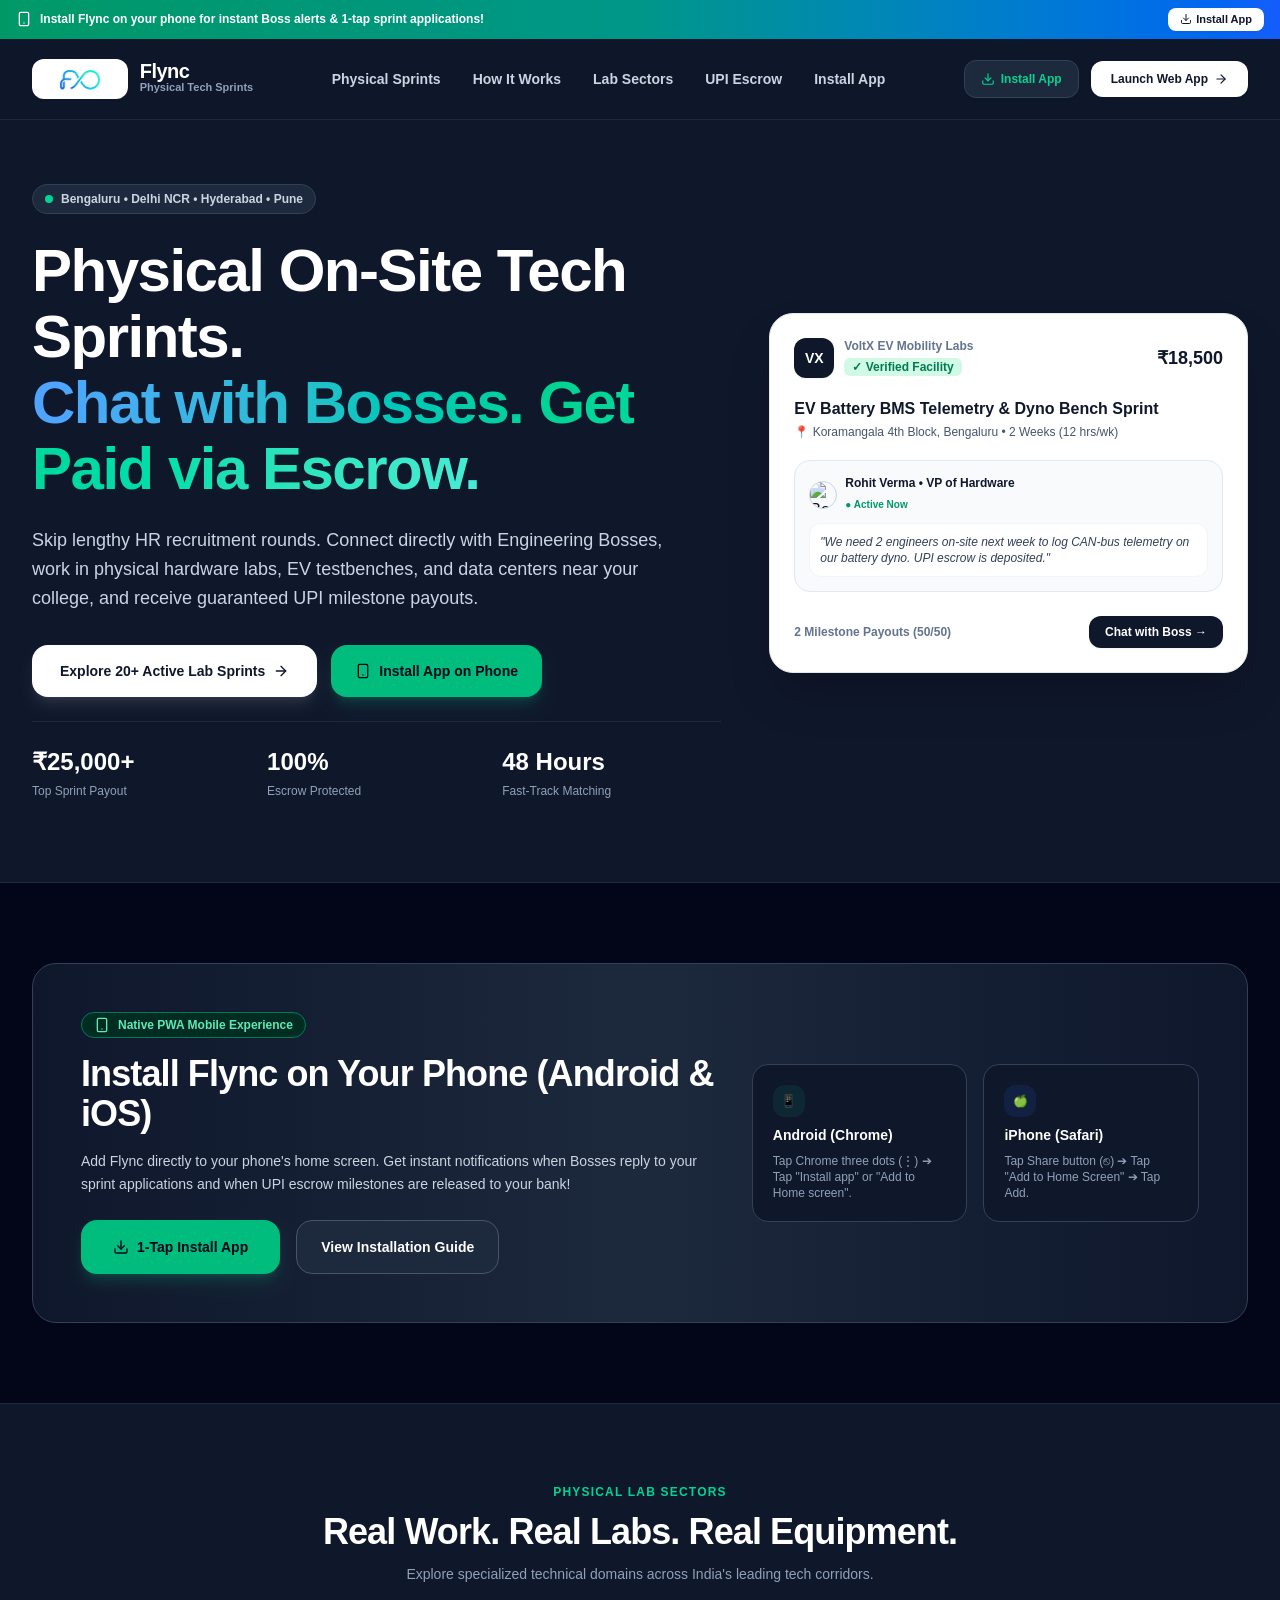
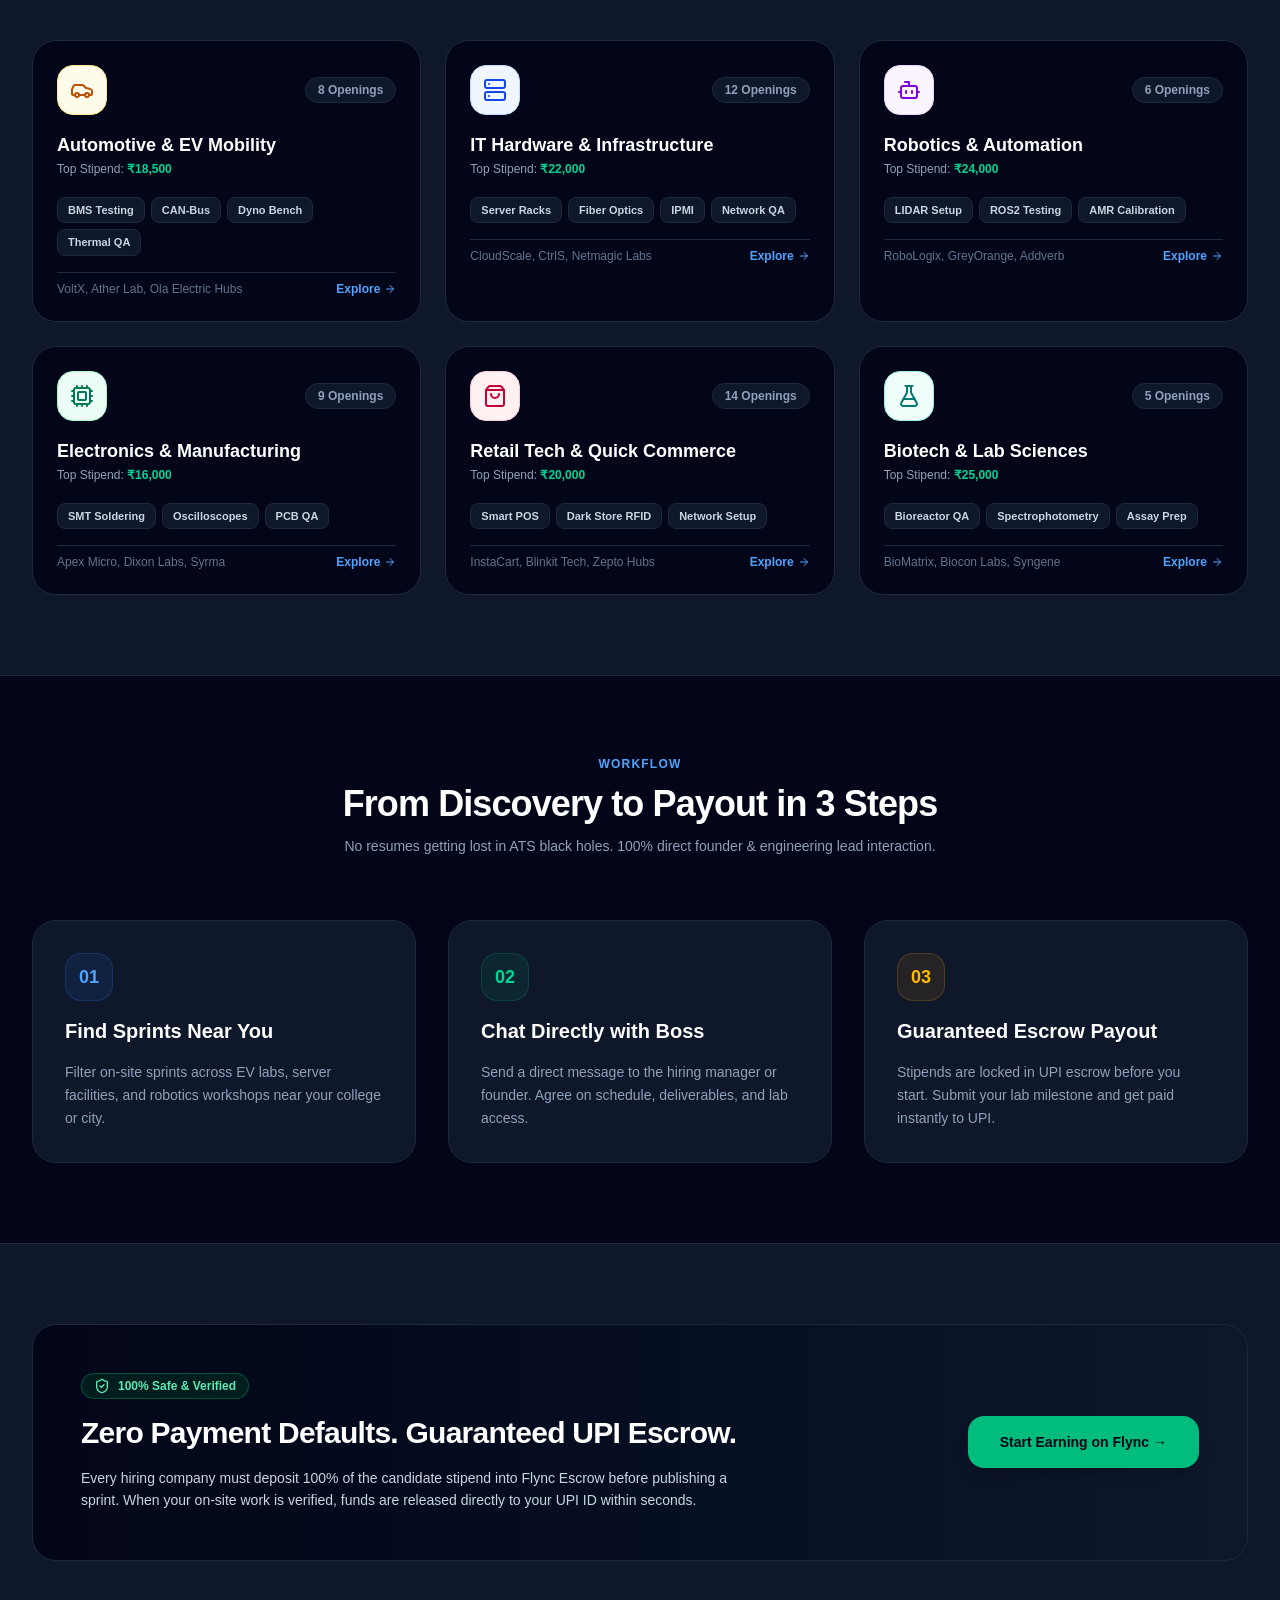
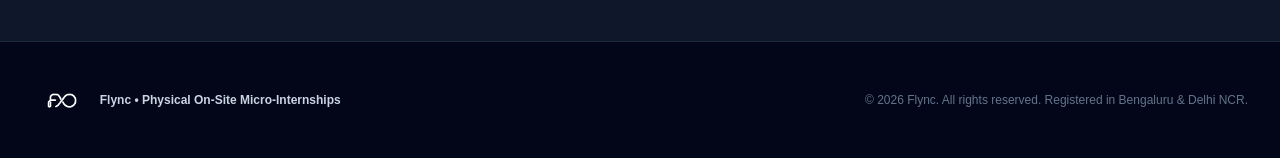
==== index.html @ a0d4a683 "fix: ensure installed PWA opens directly in full-bleed native mobile app UI without loading desktop " ====
<!doctype html>
<html lang="en">
  <head>
    <meta charset="UTF-8" />
    <meta http-equiv="Cache-Control" content="no-cache, no-store, must-revalidate" />
    <meta http-equiv="Pragma" content="no-cache" />
    <meta http-equiv="Expires" content="0" />
    <link rel="icon" type="image/png" href="/flync-logo.png" />
    <link rel="apple-touch-icon" href="/flync-logo.png" />
    <link rel="manifest" href="/manifest.json" />
    <meta name="viewport" content="width=device-width, initial-scale=1.0, maximum-scale=1.0, user-scalable=no, viewport-fit=cover" />
    <meta name="apple-mobile-web-app-capable" content="yes" />
    <meta name="apple-mobile-web-app-status-bar-style" content="default" />
    <meta name="apple-mobile-web-app-title" content="Flync" />
    <meta name="theme-color" content="#ffffff" />
    <title>Flync - Physical On-Site Micro-Internships & Sprints</title>
    <meta name="description" content="Direct platform for physical on-site tasks, EV hardware sprints, and campus tech gigs across Bengaluru, Delhi NCR, Mumbai, and Hyderabad. Chat directly with Bosses and get paid via UPI escrow." />
    <!-- Modern Google Fonts -->
    <link rel="preconnect" href="https://fonts.googleapis.com">
    <link rel="preconnect" href="https://fonts.gstatic.com" crossorigin>
    <link href="https://fonts.googleapis.com/css2?family=Plus+Jakarta+Sans:wght@400;500;600;700;800;900&family=Inter:wght@400;500;600;700&display=swap" rel="stylesheet">
    <script type="module" crossorigin src="/assets/index-DzrT_2tN.js"></script>
    <link rel="stylesheet" crossorigin href="/assets/index-CBLepNCI.css">
  </head>
  <body class="bg-slate-100 text-slate-900 antialiased selection:bg-slate-900 selection:text-white">
    <div id="root"></div>
  </body>
</html>
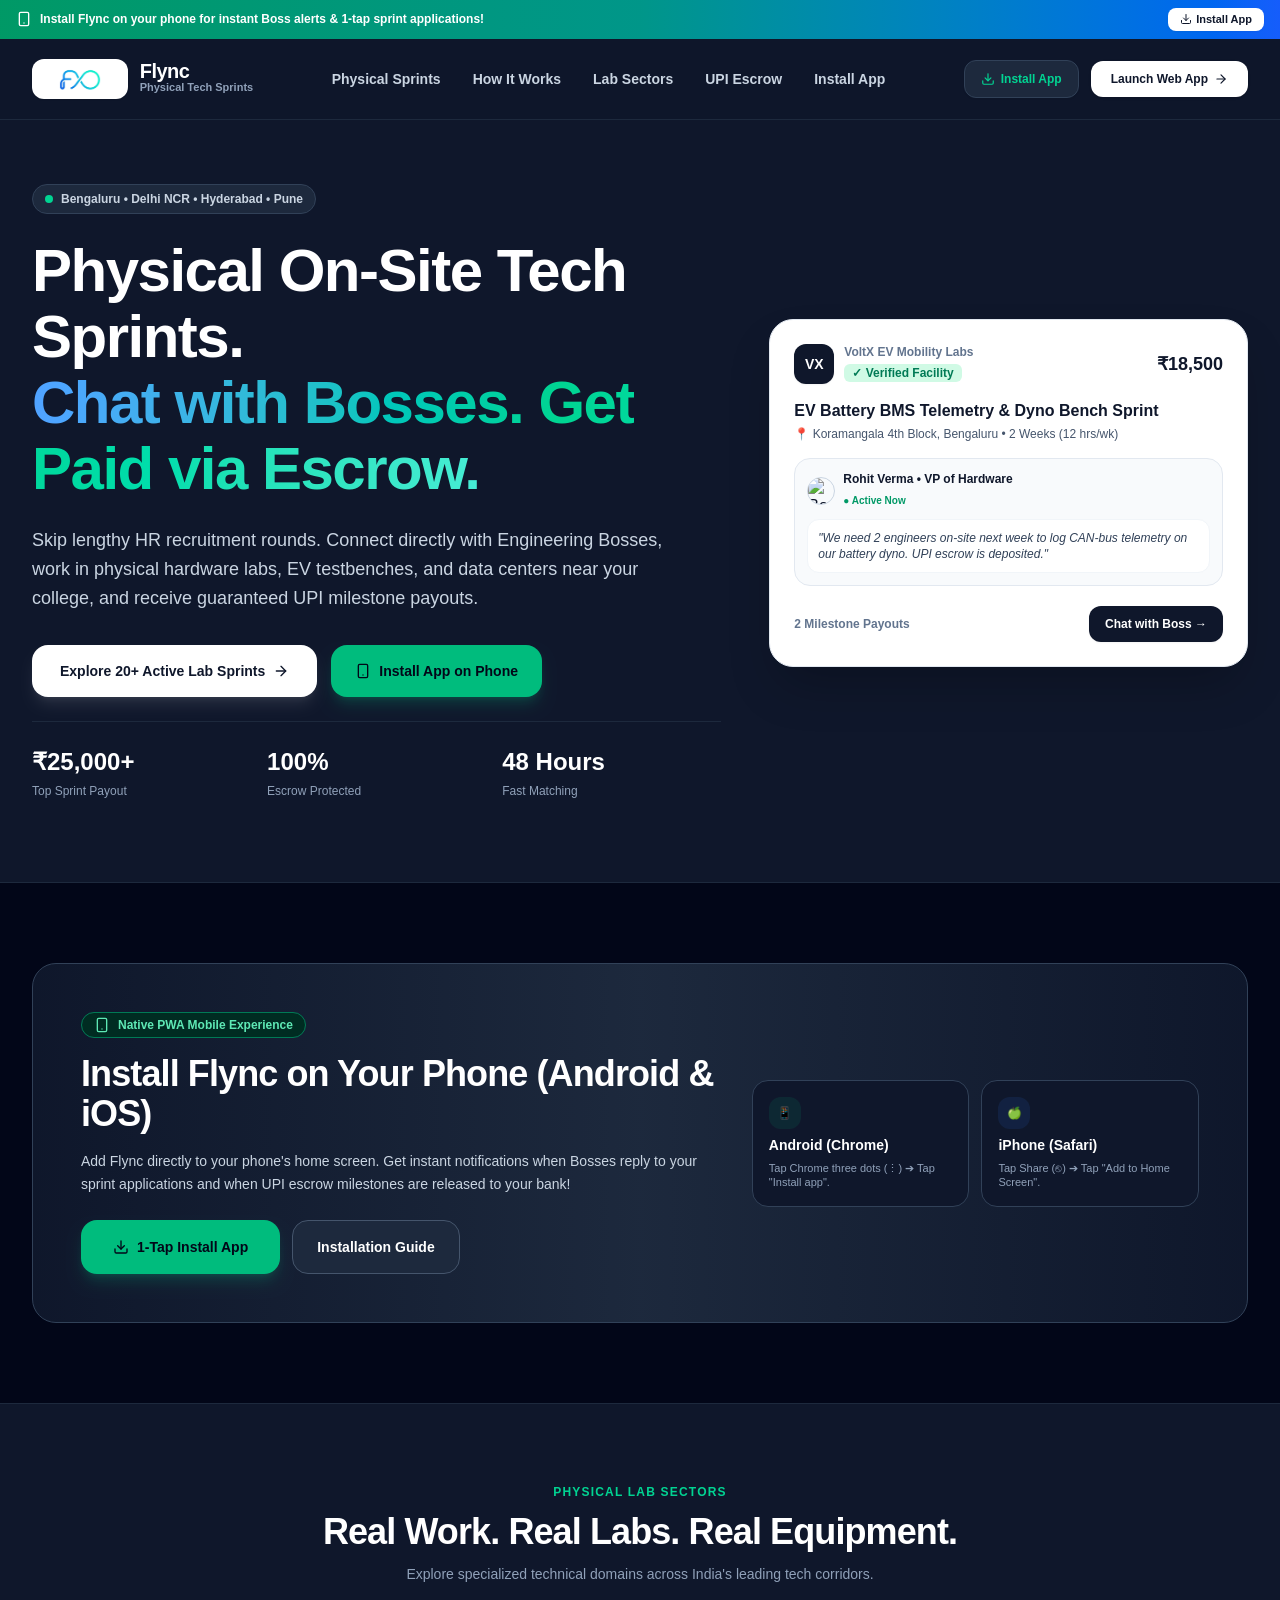
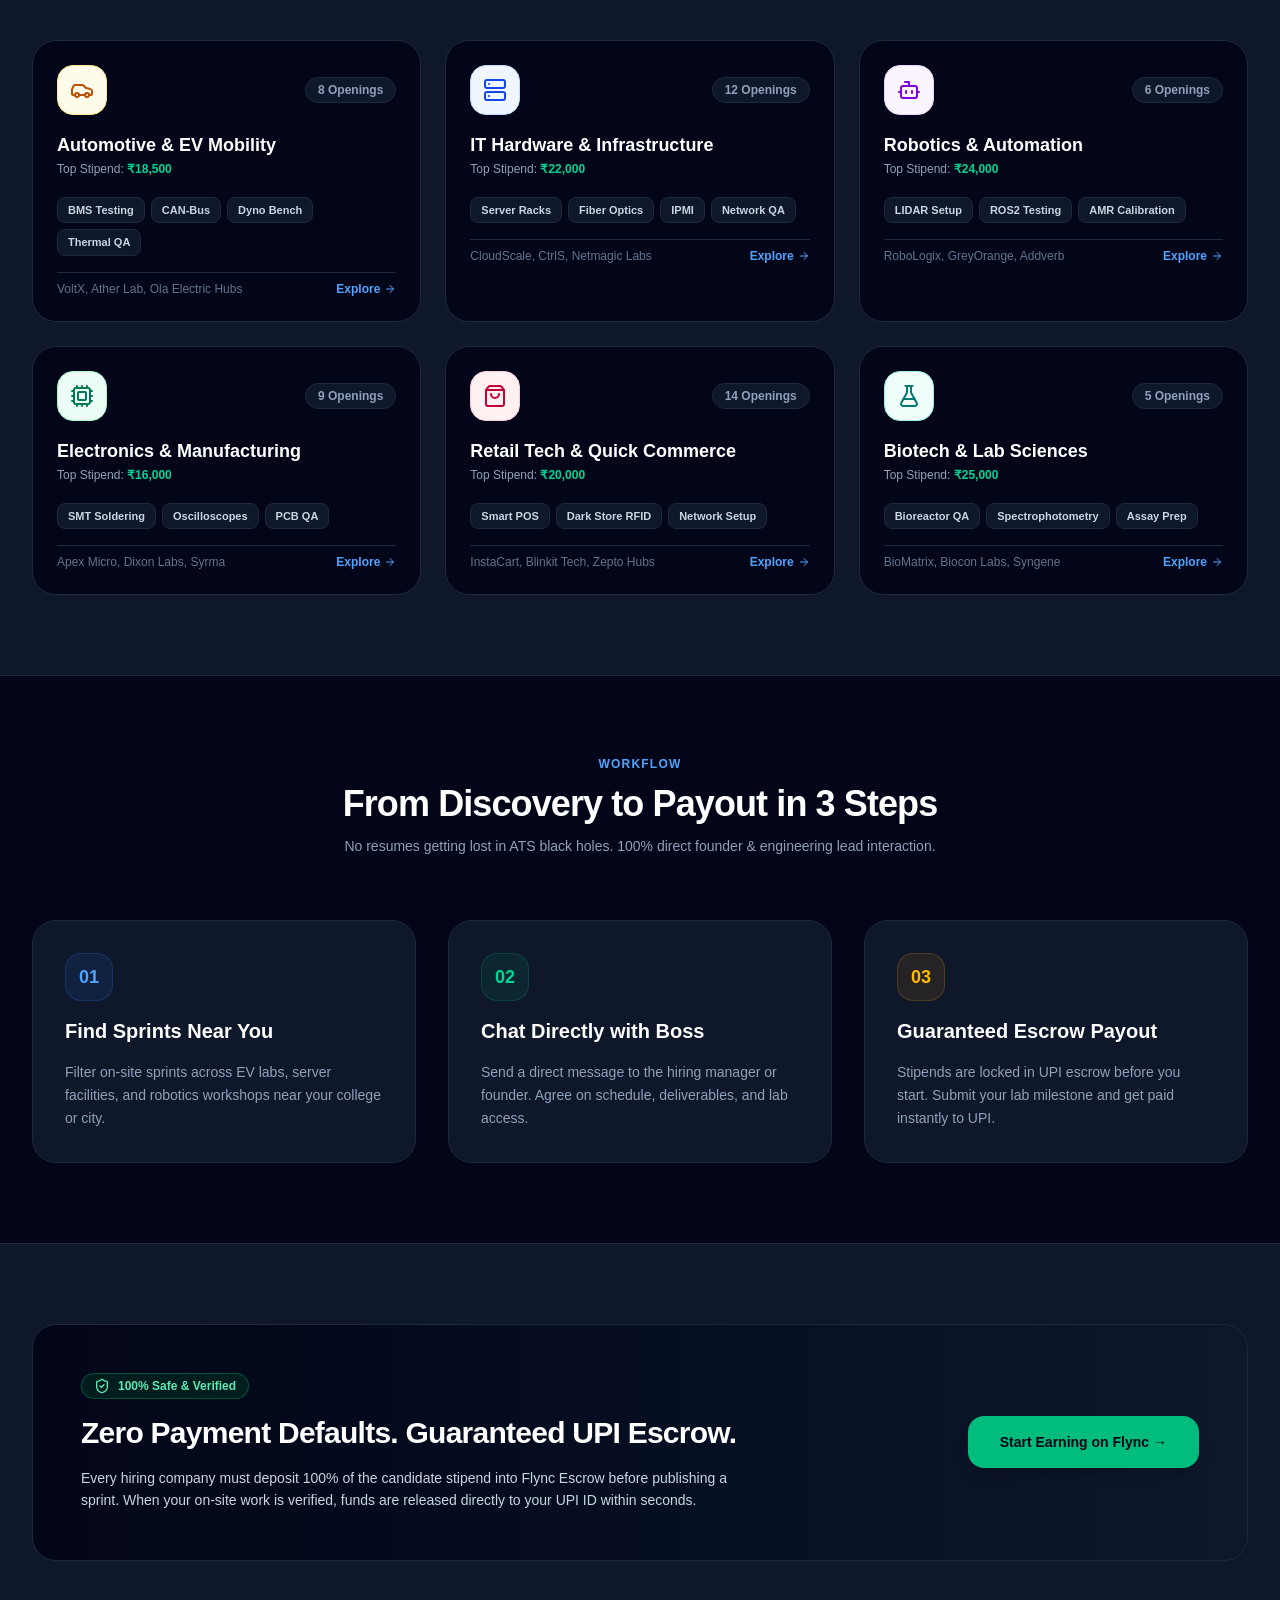
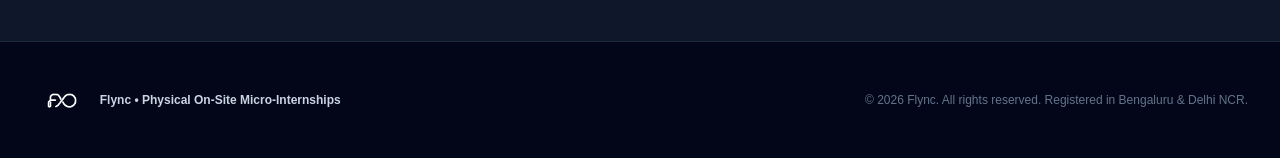
==== commit 8324d6a2: "fix: eliminate mobile viewport zoom-out and ensure large, crisp, readable native mobile typography" ====
--- a/index.html
+++ b/index.html
@@ -19,8 +19,8 @@
     <link rel="preconnect" href="https://fonts.googleapis.com">
     <link rel="preconnect" href="https://fonts.gstatic.com" crossorigin>
     <link href="https://fonts.googleapis.com/css2?family=Plus+Jakarta+Sans:wght@400;500;600;700;800;900&family=Inter:wght@400;500;600;700&display=swap" rel="stylesheet">
-    <script type="module" crossorigin src="/assets/index-DzrT_2tN.js"></script>
-    <link rel="stylesheet" crossorigin href="/assets/index-CBLepNCI.css">
+    <script type="module" crossorigin src="/assets/index-GnsozktJ.js"></script>
+    <link rel="stylesheet" crossorigin href="/assets/index-BulhcJRY.css">
   </head>
   <body class="bg-slate-100 text-slate-900 antialiased selection:bg-slate-900 selection:text-white">
     <div id="root"></div>
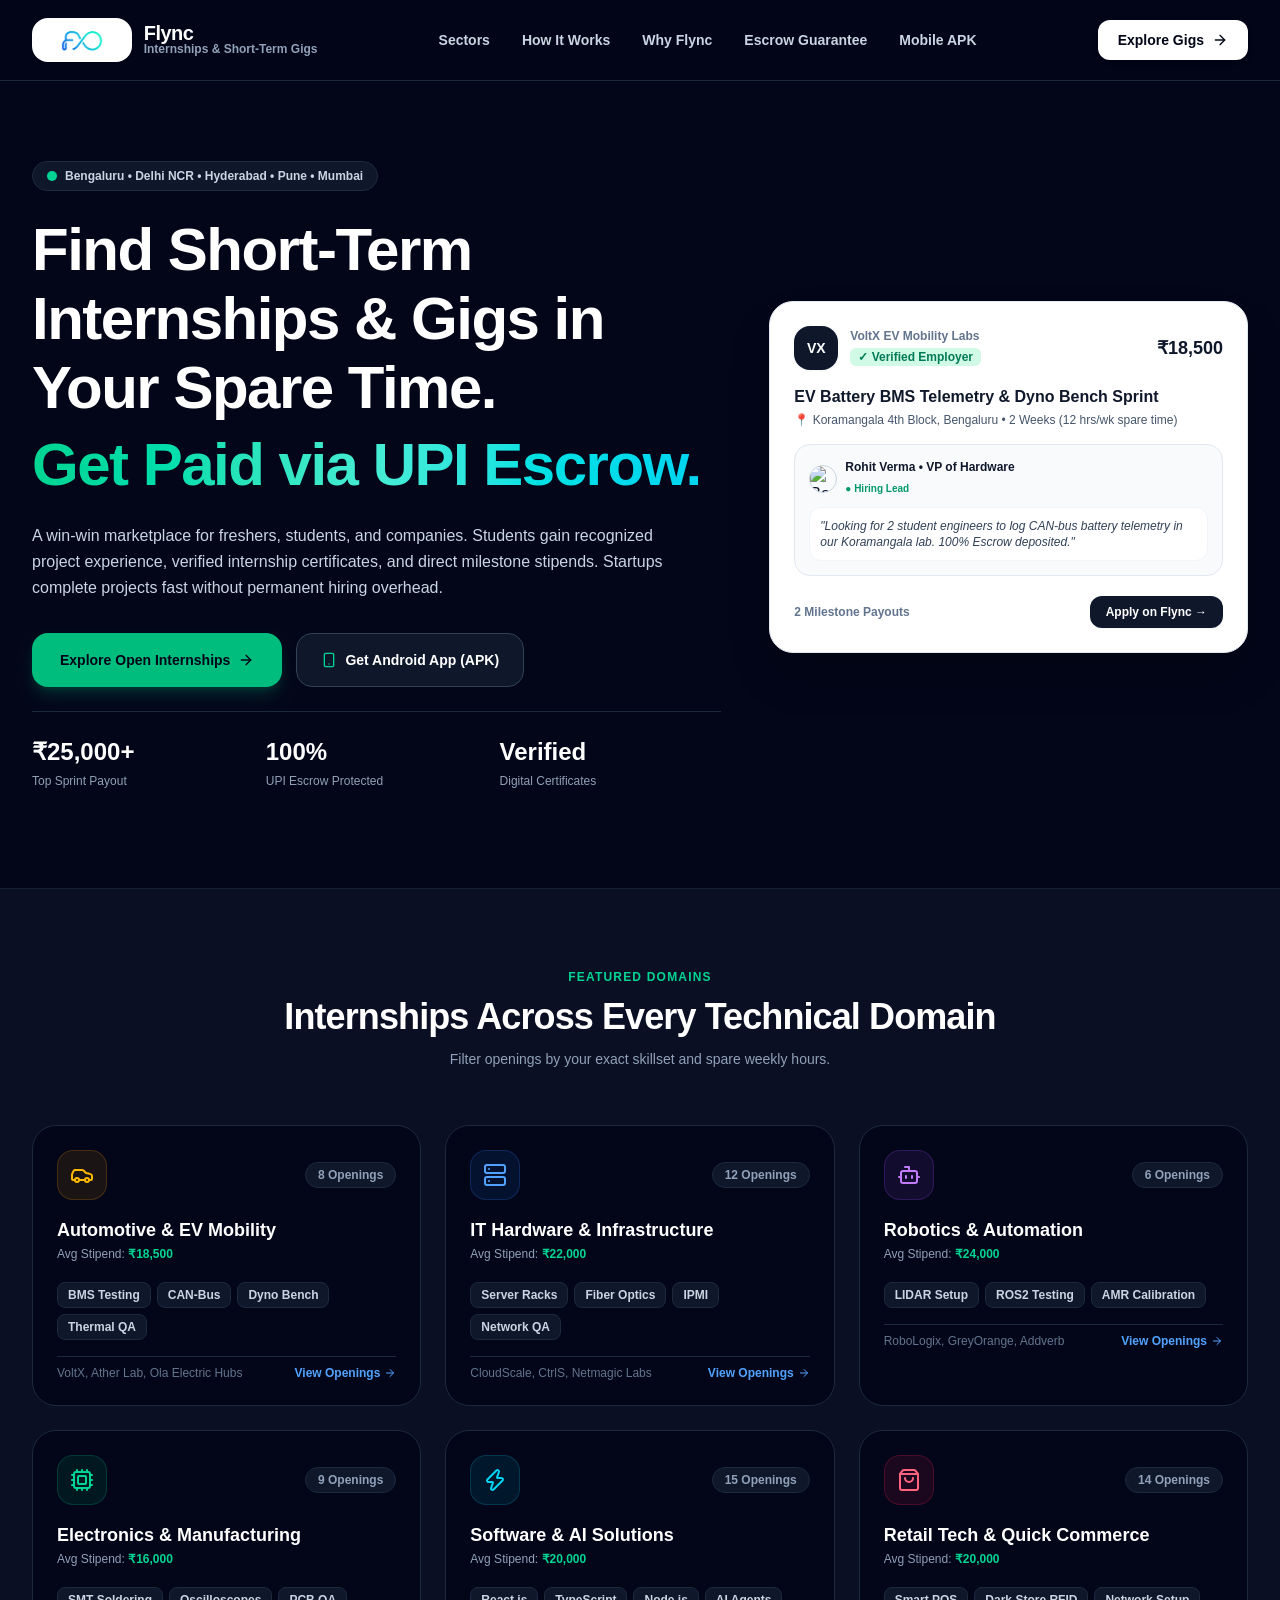
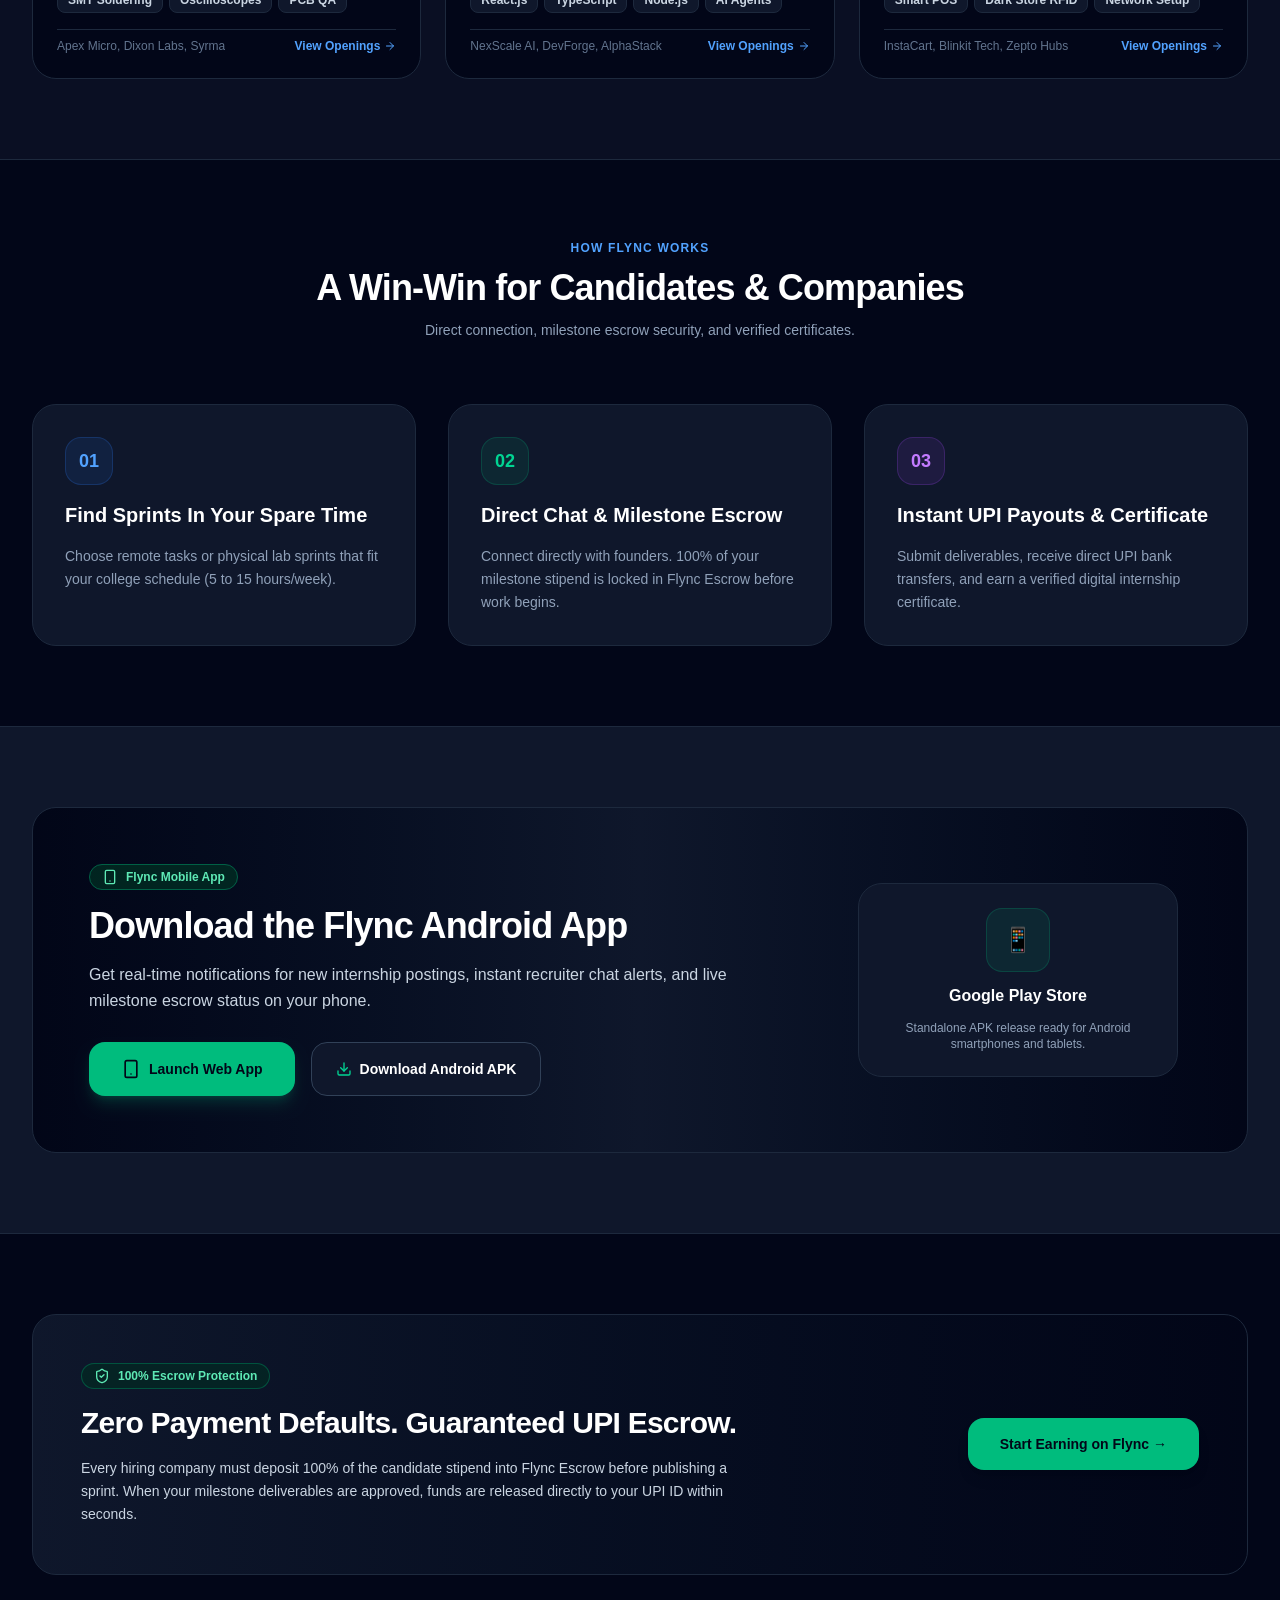
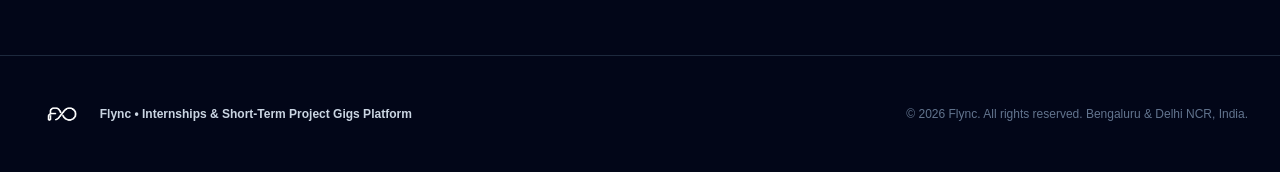
==== commit 0fd88c54: "feat: pure high-converting marketing website for www.flync.co.in with PWA installation overlays remo" ====
--- a/index.html
+++ b/index.html
@@ -19,8 +19,8 @@
     <link rel="preconnect" href="https://fonts.googleapis.com">
     <link rel="preconnect" href="https://fonts.gstatic.com" crossorigin>
     <link href="https://fonts.googleapis.com/css2?family=Plus+Jakarta+Sans:wght@400;500;600;700;800;900&family=Inter:wght@400;500;600;700&display=swap" rel="stylesheet">
-    <script type="module" crossorigin src="/assets/index-GnsozktJ.js"></script>
-    <link rel="stylesheet" crossorigin href="/assets/index-BulhcJRY.css">
+    <script type="module" crossorigin src="/assets/index-CZQ6MbSc.js"></script>
+    <link rel="stylesheet" crossorigin href="/assets/index-DMCMZZlV.css">
   </head>
   <body class="bg-slate-100 text-slate-900 antialiased selection:bg-slate-900 selection:text-white">
     <div id="root"></div>
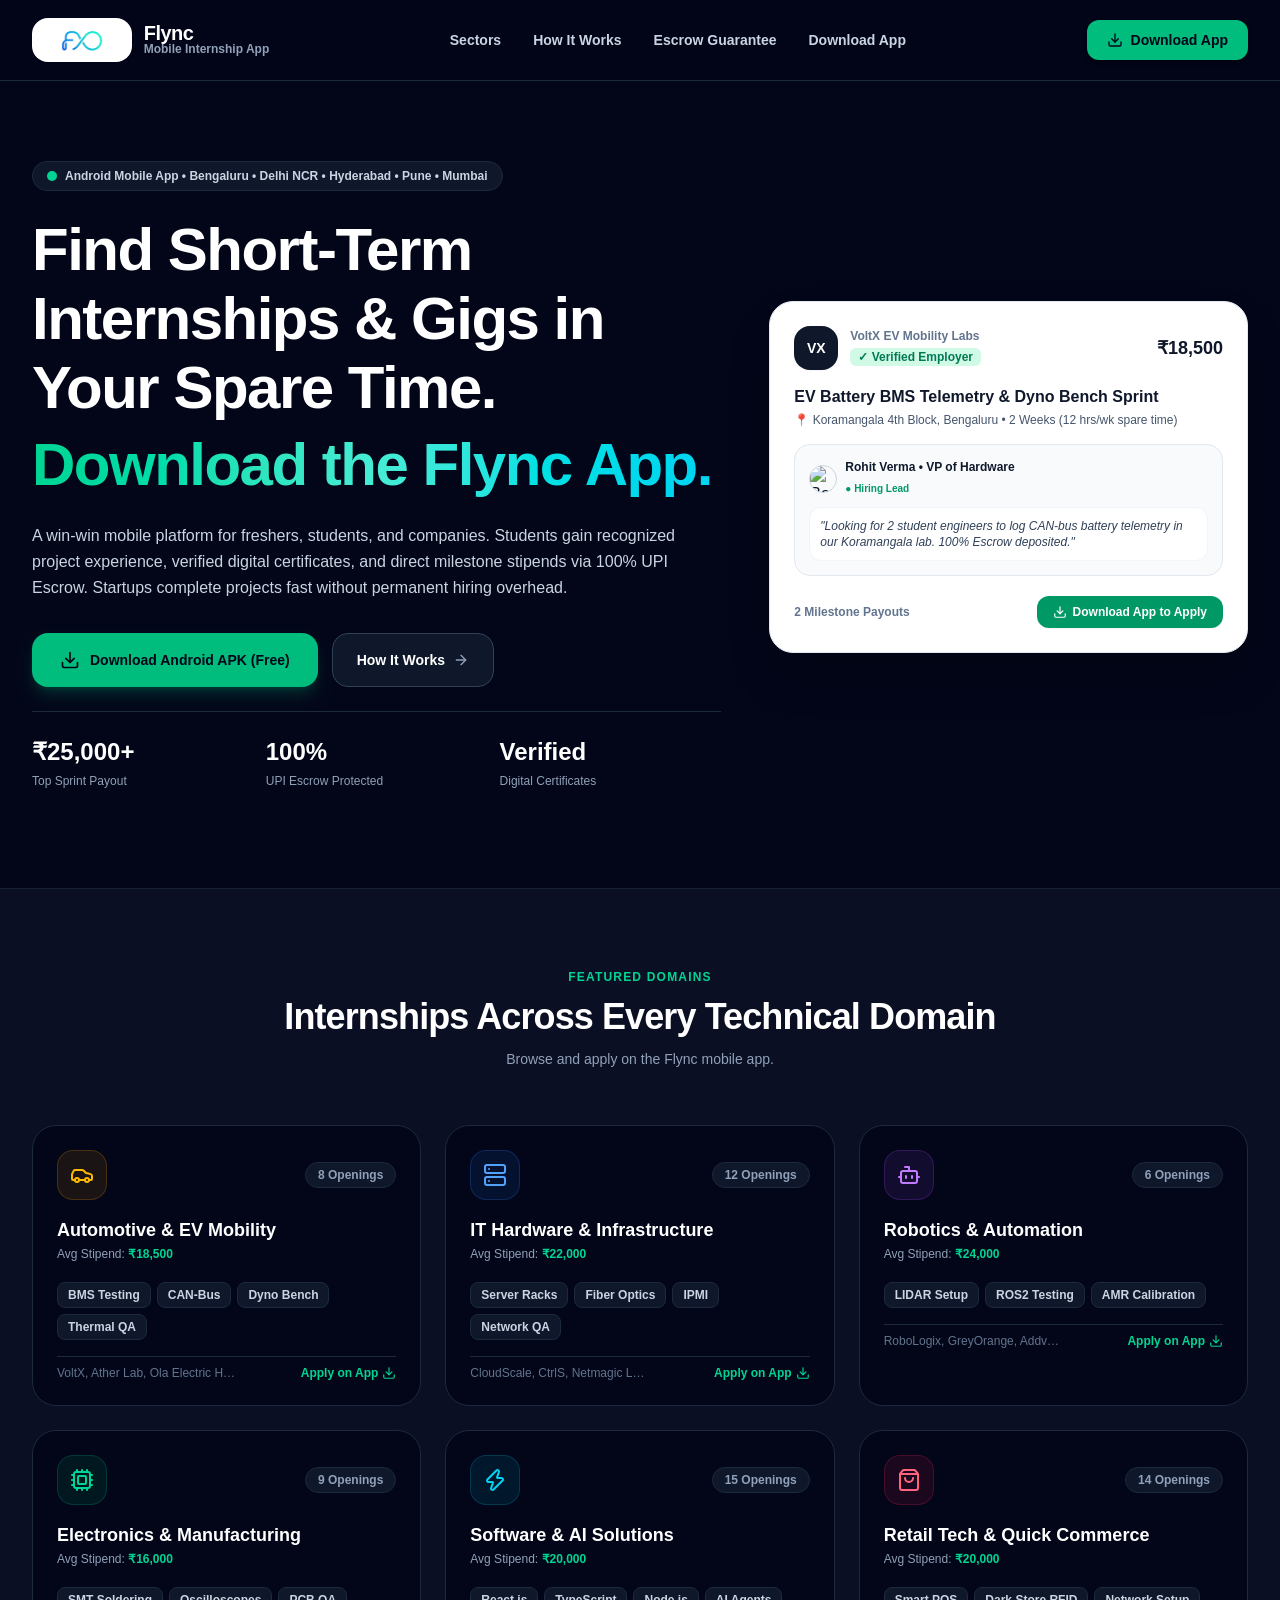
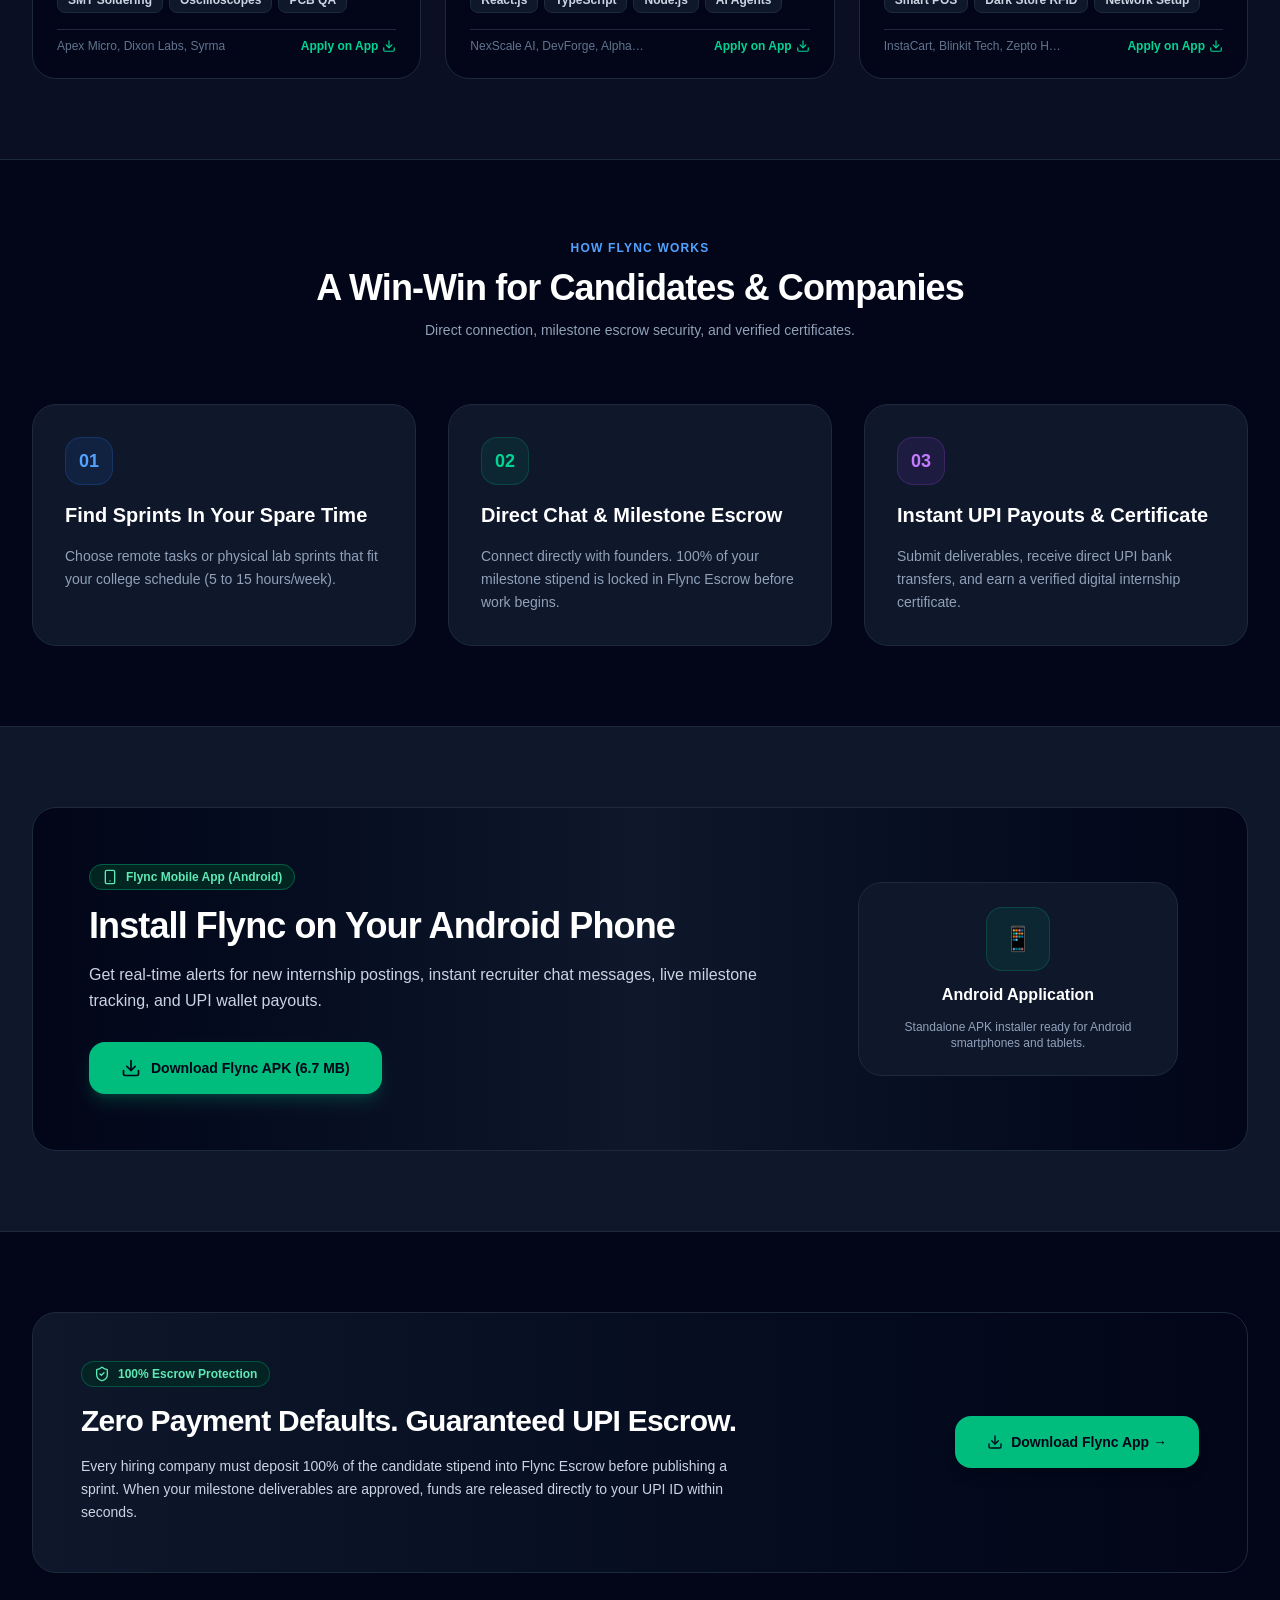
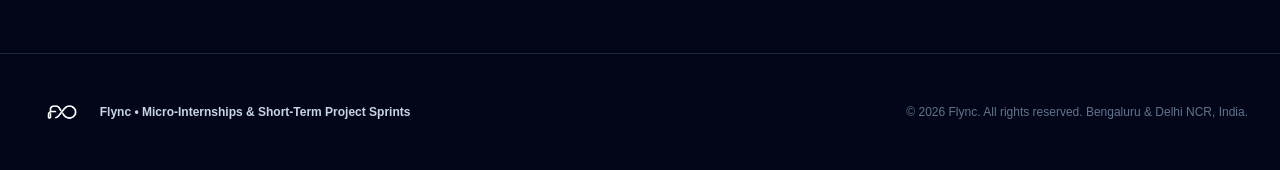
==== commit cca18809: "feat: website now exclusively focused on app installation with all in-browser web app access removed" ====
--- a/index.html
+++ b/index.html
@@ -19,8 +19,8 @@
     <link rel="preconnect" href="https://fonts.googleapis.com">
     <link rel="preconnect" href="https://fonts.gstatic.com" crossorigin>
     <link href="https://fonts.googleapis.com/css2?family=Plus+Jakarta+Sans:wght@400;500;600;700;800;900&family=Inter:wght@400;500;600;700&display=swap" rel="stylesheet">
-    <script type="module" crossorigin src="/assets/index-CZQ6MbSc.js"></script>
-    <link rel="stylesheet" crossorigin href="/assets/index-DMCMZZlV.css">
+    <script type="module" crossorigin src="/assets/index-Dj65GSOk.js"></script>
+    <link rel="stylesheet" crossorigin href="/assets/index-Dqn9OedR.css">
   </head>
   <body class="bg-slate-100 text-slate-900 antialiased selection:bg-slate-900 selection:text-white">
     <div id="root"></div>
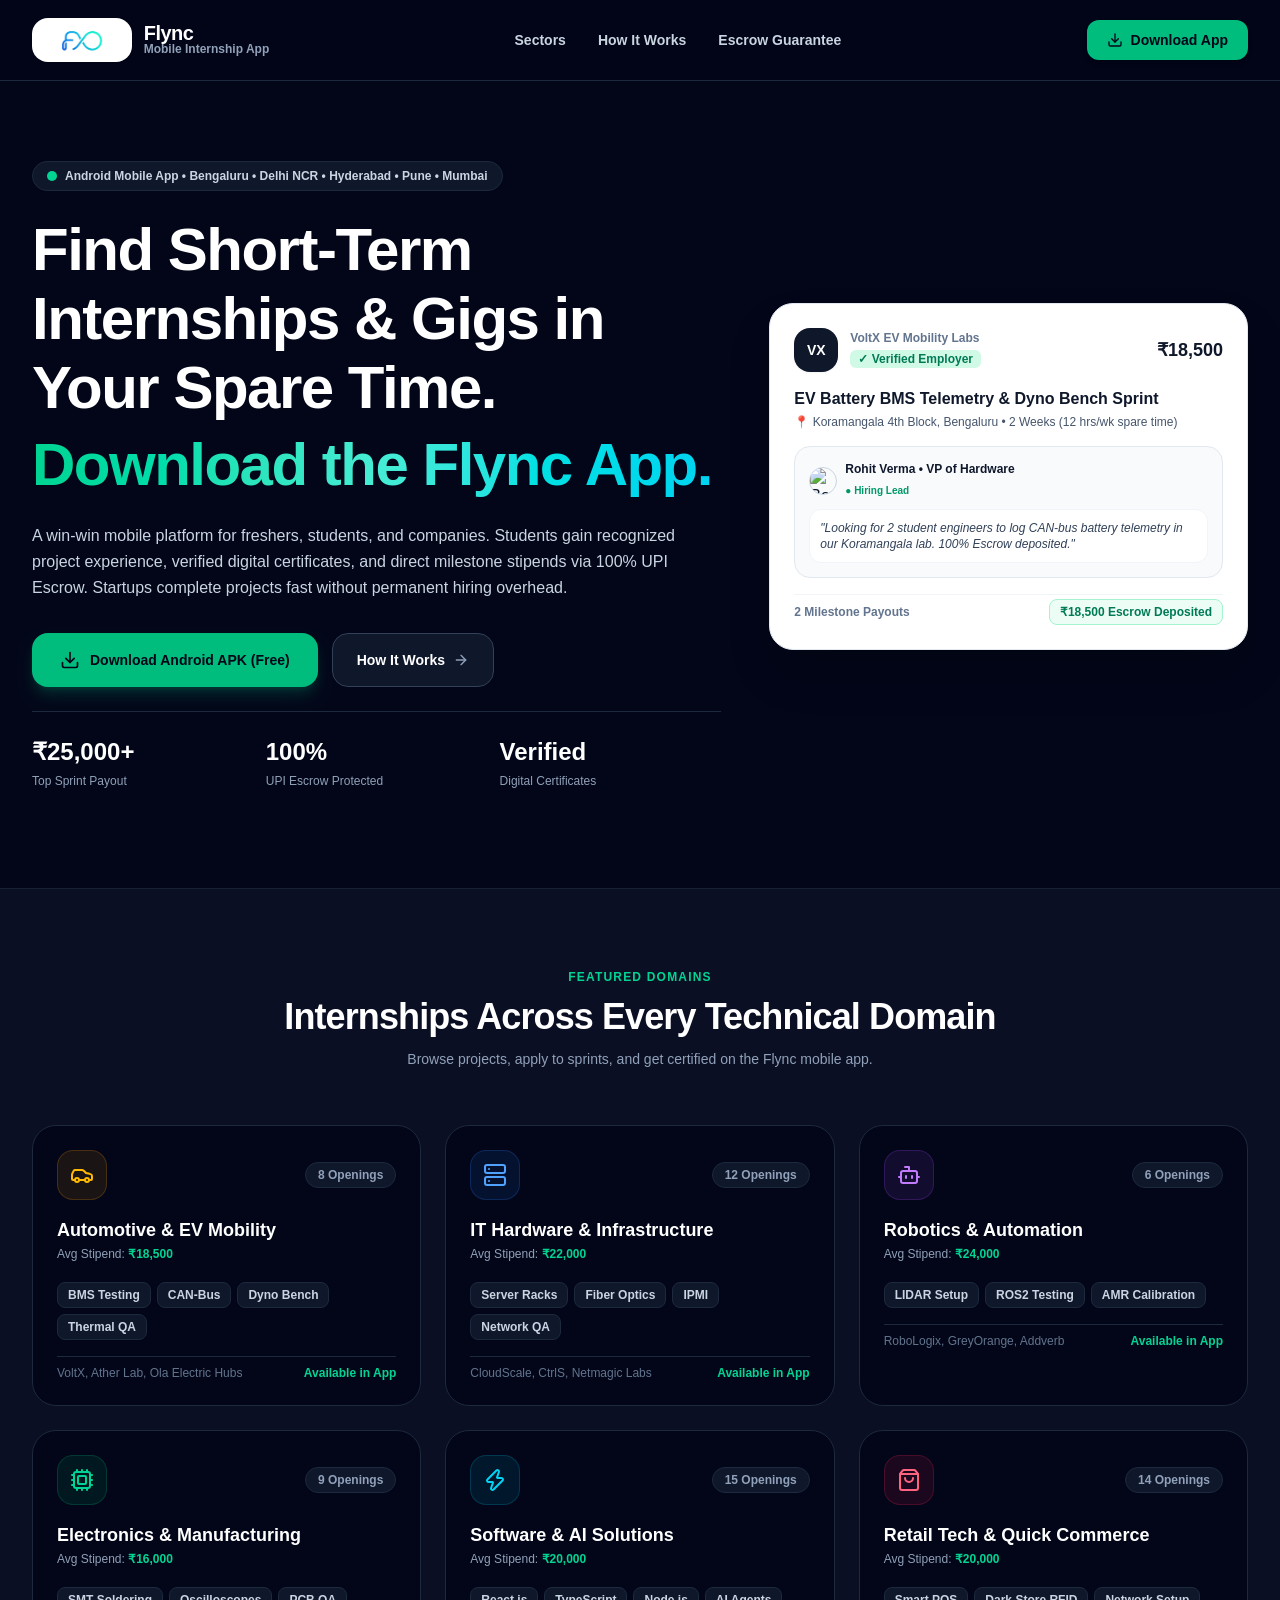
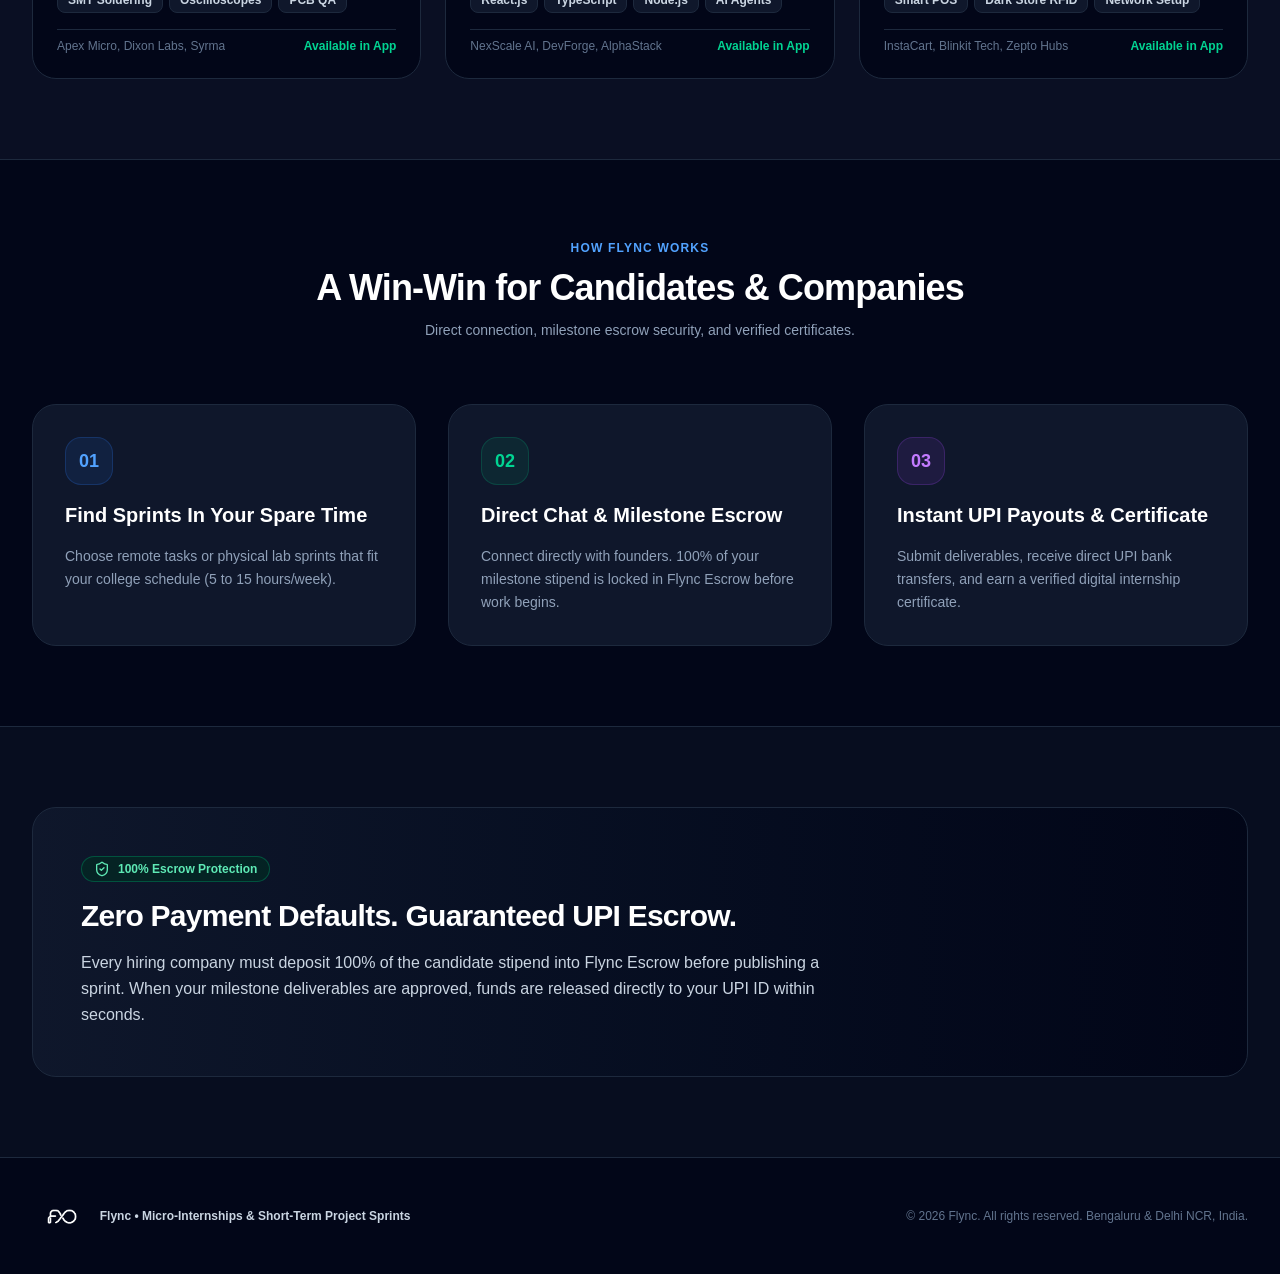
==== commit 5b960b33: "clean: keep only top 2 download buttons and remove repetitive bottom download sections" ====
--- a/index.html
+++ b/index.html
@@ -19,8 +19,8 @@
     <link rel="preconnect" href="https://fonts.googleapis.com">
     <link rel="preconnect" href="https://fonts.gstatic.com" crossorigin>
     <link href="https://fonts.googleapis.com/css2?family=Plus+Jakarta+Sans:wght@400;500;600;700;800;900&family=Inter:wght@400;500;600;700&display=swap" rel="stylesheet">
-    <script type="module" crossorigin src="/assets/index-Dj65GSOk.js"></script>
-    <link rel="stylesheet" crossorigin href="/assets/index-Dqn9OedR.css">
+    <script type="module" crossorigin src="/assets/index-DH08qKN_.js"></script>
+    <link rel="stylesheet" crossorigin href="/assets/index-DkvDsyOG.css">
   </head>
   <body class="bg-slate-100 text-slate-900 antialiased selection:bg-slate-900 selection:text-white">
     <div id="root"></div>
--- a/assets/index-DkvDsyOG.css
+++ b/assets/index-DkvDsyOG.css
@@ -0,0 +1,2 @@
+/*! tailwindcss v4.3.3 | MIT License | https://tailwindcss.com */
+@layer properties{@supports (((-webkit-hyphens:none)) and (not (margin-trim:inline))) or ((-moz-orient:inline) and (not (color:rgb(from red r g b)))){*,:before,:after,::backdrop{--tw-scale-x:1;--tw-scale-y:1;--tw-scale-z:1;--tw-rotate-x:initial;--tw-rotate-y:initial;--tw-rotate-z:initial;--tw-skew-x:initial;--tw-skew-y:initial;--tw-space-y-reverse:0;--tw-space-x-reverse:0;--tw-border-style:solid;--tw-gradient-position:initial;--tw-gradient-from:#0000;--tw-gradient-via:#0000;--tw-gradient-to:#0000;--tw-gradient-stops:initial;--tw-gradient-via-stops:initial;--tw-gradient-from-position:0%;--tw-gradient-via-position:50%;--tw-gradient-to-position:100%;--tw-leading:initial;--tw-font-weight:initial;--tw-tracking:initial;--tw-shadow:0 0 #0000;--tw-shadow-color:initial;--tw-shadow-alpha:100%;--tw-inset-shadow:0 0 #0000;--tw-inset-shadow-color:initial;--tw-inset-shadow-alpha:100%;--tw-ring-color:initial;--tw-ring-shadow:0 0 #0000;--tw-inset-ring-color:initial;--tw-inset-ring-shadow:0 0 #0000;--tw-ring-inset:initial;--tw-ring-offset-width:0px;--tw-ring-offset-color:#fff;--tw-ring-offset-shadow:0 0 #0000;--tw-blur:initial;--tw-brightness:initial;--tw-contrast:initial;--tw-grayscale:initial;--tw-hue-rotate:initial;--tw-invert:initial;--tw-opacity:initial;--tw-saturate:initial;--tw-sepia:initial;--tw-drop-shadow:initial;--tw-drop-shadow-color:initial;--tw-drop-shadow-alpha:100%;--tw-drop-shadow-size:initial;--tw-backdrop-blur:initial;--tw-backdrop-brightness:initial;--tw-backdrop-contrast:initial;--tw-backdrop-grayscale:initial;--tw-backdrop-hue-rotate:initial;--tw-backdrop-invert:initial;--tw-backdrop-opacity:initial;--tw-backdrop-saturate:initial;--tw-backdrop-sepia:initial;--tw-duration:initial;--tw-ease:initial}}}@layer theme{:root,:host{--font-sans:-apple-system, BlinkMacSystemFont, "Segoe UI", Roboto, "Helvetica Neue", "Noto Sans", Arial, sans-serif, "Apple Color Emoji", "Segoe UI Emoji", "Segoe UI Symbol", "Noto Color Emoji";--font-mono:ui-monospace, SFMono-Regular, Menlo, Monaco, Consolas, "Liberation Mono", "Courier New", monospace;--color-amber-50:oklch(98.7% .022 95.277);--color-amber-100:oklch(96.2% .059 95.617);--color-amber-200:oklch(92.4% .12 95.746);--color-amber-300:oklch(87.9% .169 91.605);--color-amber-400:oklch(82.8% .189 84.429);--color-amber-500:oklch(76.9% .188 70.08);--color-amber-600:oklch(66.6% .179 58.318);--color-amber-700:oklch(55.5% .163 48.998);--color-amber-900:oklch(41.4% .112 45.904);--color-amber-950:oklch(27.9% .077 45.635);--color-emerald-50:oklch(97.9% .021 166.113);--color-emerald-100:oklch(95% .052 163.051);--color-emerald-200:oklch(90.5% .093 164.15);--color-emerald-300:oklch(84.5% .143 164.978);--color-emerald-400:oklch(76.5% .177 163.223);--color-emerald-500:oklch(69.6% .17 162.48);--color-emerald-600:oklch(59.6% .145 163.225);--color-emerald-700:oklch(50.8% .118 165.612);--color-emerald-800:oklch(43.2% .095 166.913);--color-emerald-900:oklch(37.8% .077 168.94);--color-emerald-950:oklch(26.2% .051 172.552);--color-teal-300:oklch(85.5% .138 181.071);--color-cyan-400:oklch(78.9% .154 211.53);--color-cyan-500:oklch(71.5% .143 215.221);--color-blue-50:oklch(97% .014 254.604);--color-blue-100:oklch(93.2% .032 255.585);--color-blue-200:oklch(88.2% .059 254.128);--color-blue-400:oklch(70.7% .165 254.624);--color-blue-500:oklch(62.3% .214 259.815);--color-blue-600:oklch(54.6% .245 262.881);--color-blue-800:oklch(42.4% .199 265.638);--color-blue-900:oklch(37.9% .146 265.522);--color-purple-50:oklch(97.7% .014 308.299);--color-purple-200:oklch(90.2% .063 306.703);--color-purple-400:oklch(71.4% .203 305.504);--color-purple-500:oklch(62.7% .265 303.9);--color-purple-900:oklch(38.1% .176 304.987);--color-rose-400:oklch(71.2% .194 13.428);--color-rose-500:oklch(64.5% .246 16.439);--color-rose-600:oklch(58.6% .253 17.585);--color-slate-50:oklch(98.4% .003 247.858);--color-slate-100:oklch(96.8% .007 247.896);--color-slate-200:oklch(92.9% .013 255.508);--color-slate-300:oklch(86.9% .022 252.894);--color-slate-400:oklch(70.4% .04 256.788);--color-slate-500:oklch(55.4% .046 257.417);--color-slate-600:oklch(44.6% .043 257.281);--color-slate-700:oklch(37.2% .044 257.287);--color-slate-800:oklch(27.9% .041 260.031);--color-slate-900:oklch(20.8% .042 265.755);--color-slate-950:oklch(12.9% .042 264.695);--color-white:#fff;--spacing:.25rem;--container-xs:20rem;--container-sm:24rem;--container-md:28rem;--container-lg:32rem;--container-2xl:42rem;--container-3xl:48rem;--container-7xl:80rem;--text-xs:.75rem;--text-xs--line-height:calc(1 / .75);--text-sm:.875rem;--text-sm--line-height:calc(1.25 / .875);--text-base:1rem;--text-base--line-height:calc(1.5 / 1);--text-lg:1.125rem;--text-lg--line-height:calc(1.75 / 1.125);--text-xl:1.25rem;--text-xl--line-height:calc(1.75 / 1.25);--text-2xl:1.5rem;--text-2xl--line-height:calc(2 / 1.5);--text-3xl:1.875rem;--text-3xl--line-height:calc(2.25 / 1.875);--text-4xl:2.25rem;--text-4xl--line-height:calc(2.5 / 2.25);--text-5xl:3rem;--text-5xl--line-height:1;--text-6xl:3.75rem;--text-6xl--line-height:1;--font-weight-medium:500;--font-weight-semibold:600;--font-weight-bold:700;--font-weight-extrabold:800;--font-weight-black:900;--tracking-tight:-.025em;--tracking-wide:.025em;--tracking-wider:.05em;--tracking-widest:.1em;--leading-tight:1.25;--leading-snug:1.375;--leading-relaxed:1.625;--radius-xs:.125rem;--radius-md:.375rem;--radius-lg:.5rem;--radius-xl:.75rem;--radius-2xl:1rem;--radius-3xl:1.5rem;--ease-in-out:cubic-bezier(.4, 0, .2, 1);--animate-pulse:pulse 2s cubic-bezier(.4, 0, .6, 1) infinite;--blur-xs:4px;--blur-md:12px;--default-transition-duration:.15s;--default-transition-timing-function:cubic-bezier(.4, 0, .2, 1);--default-font-family:var(--font-sans);--default-mono-font-family:var(--font-mono)}}@layer base{*,:after,:before,::backdrop{box-sizing:border-box;border:0 solid;margin:0;padding:0}::file-selector-button{box-sizing:border-box;border:0 solid;margin:0;padding:0}html,:host{-webkit-text-size-adjust:100%;tab-size:4;line-height:1.5;font-family:var(--default-font-family,-apple-system, BlinkMacSystemFont, "Segoe UI", Roboto, "Helvetica Neue", "Noto Sans", Arial, sans-serif, "Apple Color Emoji", "Segoe UI Emoji", "Segoe UI Symbol", "Noto Color Emoji");font-feature-settings:var(--default-font-feature-settings,normal);font-variation-settings:var(--default-font-variation-settings,normal);-webkit-tap-highlight-color:transparent}hr{height:0;color:inherit;border-top-width:1px}abbr:where([title]){-webkit-text-decoration:underline dotted;text-decoration:underline dotted}h1,h2,h3,h4,h5,h6{font-size:inherit;font-weight:inherit}a{color:inherit;-webkit-text-decoration:inherit;-webkit-text-decoration:inherit;-webkit-text-decoration:inherit;-webkit-text-decoration:inherit;text-decoration:inherit}b,strong{font-weight:bolder}code,kbd,samp,pre{font-family:var(--default-mono-font-family,ui-monospace, SFMono-Regular, Menlo, Monaco, Consolas, "Liberation Mono", "Courier New", monospace);font-feature-settings:var(--default-mono-font-feature-settings,normal);font-variation-settings:var(--default-mono-font-variation-settings,normal);font-size:1em}small{font-size:80%}sub,sup{vertical-align:baseline;font-size:75%;line-height:0;position:relative}sub{bottom:-.25em}sup{top:-.5em}table{text-indent:0;border-color:inherit;border-collapse:collapse}:-moz-focusring:where(:not(iframe)){outline:auto}progress{vertical-align:baseline}summary{display:list-item}ol,ul,menu{list-style:none}img,svg,video,canvas,audio,iframe,embed,object{vertical-align:middle;display:block}img,video{max-width:100%;height:auto}button,input,select,optgroup,textarea{font:inherit;font-feature-settings:inherit;font-variation-settings:inherit;letter-spacing:inherit;color:inherit;opacity:1;background-color:#0000;border-radius:0}::file-selector-button{font:inherit;font-feature-settings:inherit;font-variation-settings:inherit;letter-spacing:inherit;color:inherit;opacity:1;background-color:#0000;border-radius:0}:where(select:is([multiple],[size])) optgroup{font-weight:bolder}:where(select:is([multiple],[size])) optgroup option{padding-inline-start:20px}::file-selector-button{margin-inline-end:4px}::placeholder{opacity:1}@supports (not ((-webkit-appearance:-apple-pay-button))) or (contain-intrinsic-size:1px){::placeholder{color:currentColor}@supports (color:color-mix(in lab, red, red)){::placeholder{color:color-mix(in oklab, currentcolor 50%, transparent)}}}textarea{resize:vertical}::-webkit-search-decoration{-webkit-appearance:none}::-webkit-date-and-time-value{min-height:1lh;text-align:inherit}::-webkit-datetime-edit{display:inline-flex}::-webkit-datetime-edit-fields-wrapper{padding:0}::-webkit-datetime-edit{padding-block:0}::-webkit-datetime-edit-year-field{padding-block:0}::-webkit-datetime-edit-month-field{padding-block:0}::-webkit-datetime-edit-day-field{padding-block:0}::-webkit-datetime-edit-hour-field{padding-block:0}::-webkit-datetime-edit-minute-field{padding-block:0}::-webkit-datetime-edit-second-field{padding-block:0}::-webkit-datetime-edit-millisecond-field{padding-block:0}::-webkit-datetime-edit-meridiem-field{padding-block:0}::-webkit-calendar-picker-indicator{line-height:1}:-moz-ui-invalid{box-shadow:none}button,input:where([type=button],[type=reset],[type=submit]){appearance:button}::file-selector-button{appearance:button}::-webkit-inner-spin-button{height:auto}::-webkit-outer-spin-button{height:auto}[hidden]:where(:not([hidden=until-found])){display:none!important}html{-webkit-text-size-adjust:100%;font-size:16px}html,body,#root{color:#0f172a;-webkit-font-smoothing:antialiased;background-color:#f1f5f9;width:100%;min-height:100%;margin:0;padding:0;font-family:Plus Jakarta Sans,-apple-system,BlinkMacSystemFont,Segoe UI,Roboto,sans-serif;overflow-x:hidden}}@layer components;@layer utilities{.absolute{position:absolute}.fixed{position:fixed}.relative{position:relative}.static{position:static}.sticky{position:sticky}.inset-0{inset:0}.inset-x-0{inset-inline:0}.-top-1\.5{top:calc(var(--spacing) * -1.5)}.top-0{top:0}.top-2\.5{top:calc(var(--spacing) * 2.5)}.top-3\.5{top:calc(var(--spacing) * 3.5)}.-right-0\.5{right:calc(var(--spacing) * -.5)}.-right-1{right:calc(var(--spacing) * -1)}.-right-3{right:calc(var(--spacing) * -3)}.right-4{right:calc(var(--spacing) * 4)}.-bottom-0\.5{bottom:calc(var(--spacing) * -.5)}.-bottom-1{bottom:calc(var(--spacing) * -1)}.bottom-0{bottom:0}.left-3{left:calc(var(--spacing) * 3)}.left-4{left:calc(var(--spacing) * 4)}.z-10{z-index:10}.z-40{z-index:40}.z-50{z-index:50}.container{width:100%}@media (width>=40rem){.container{max-width:40rem}}@media (width>=48rem){.container{max-width:48rem}}@media (width>=64rem){.container{max-width:64rem}}@media (width>=80rem){.container{max-width:80rem}}@media (width>=96rem){.container{max-width:96rem}}.m-3{margin:calc(var(--spacing) * 3)}.m-101{margin:calc(var(--spacing) * 101)}.m-102{margin:calc(var(--spacing) * 102)}.m-201{margin:calc(var(--spacing) * 201)}.m-202{margin:calc(var(--spacing) * 202)}.m-301{margin:calc(var(--spacing) * 301)}.m-302{margin:calc(var(--spacing) * 302)}.m-401{margin:calc(var(--spacing) * 401)}.m-402{margin:calc(var(--spacing) * 402)}.m-501{margin:calc(var(--spacing) * 501)}.m-502{margin:calc(var(--spacing) * 502)}.m-601{margin:calc(var(--spacing) * 601)}.m-602{margin:calc(var(--spacing) * 602)}.mx-auto{margin-inline:auto}.my-auto{margin-block:auto}.-mt-0\.5{margin-top:calc(var(--spacing) * -.5)}.mt-0\.5{margin-top:calc(var(--spacing) * .5)}.mt-1{margin-top:var(--spacing)}.mt-2{margin-top:calc(var(--spacing) * 2)}.mt-3{margin-top:calc(var(--spacing) * 3)}.mr-1{margin-right:var(--spacing)}.mr-2{margin-right:calc(var(--spacing) * 2)}.mb-1{margin-bottom:var(--spacing)}.mb-1\.5{margin-bottom:calc(var(--spacing) * 1.5)}.mb-2{margin-bottom:calc(var(--spacing) * 2)}.mb-14{margin-bottom:calc(var(--spacing) * 14)}.mb-16{margin-bottom:calc(var(--spacing) * 16)}.ml-1{margin-left:var(--spacing)}.block{display:block}.contents{display:contents}.flex{display:flex}.grid{display:grid}.hidden{display:none}.inline-block{display:inline-block}.inline-flex{display:inline-flex}.h-1{height:var(--spacing)}.h-1\.5{height:calc(var(--spacing) * 1.5)}.h-2\.5{height:calc(var(--spacing) * 2.5)}.h-3{height:calc(var(--spacing) * 3)}.h-3\.5{height:calc(var(--spacing) * 3.5)}.h-4{height:calc(var(--spacing) * 4)}.h-4\.5{height:calc(var(--spacing) * 4.5)}.h-5{height:calc(var(--spacing) * 5)}.h-6{height:calc(var(--spacing) * 6)}.h-7{height:calc(var(--spacing) * 7)}.h-8{height:calc(var(--spacing) * 8)}.h-9{height:calc(var(--spacing) * 9)}.h-10{height:calc(var(--spacing) * 10)}.h-11{height:calc(var(--spacing) * 11)}.h-12{height:calc(var(--spacing) * 12)}.h-14{height:calc(var(--spacing) * 14)}.h-16{height:calc(var(--spacing) * 16)}.h-18{height:calc(var(--spacing) * 18)}.h-20{height:calc(var(--spacing) * 20)}.h-\[100dvh\]{height:100dvh}.h-full{height:100%}.max-h-\[85vh\]{max-height:85vh}.max-h-\[90vh\]{max-height:90vh}.max-h-\[92vh\]{max-height:92vh}.min-h-\[100dvh\]{min-height:100dvh}.min-h-screen{min-height:100vh}.w-1\.5{width:calc(var(--spacing) * 1.5)}.w-2\.5{width:calc(var(--spacing) * 2.5)}.w-3{width:calc(var(--spacing) * 3)}.w-3\.5{width:calc(var(--spacing) * 3.5)}.w-4{width:calc(var(--spacing) * 4)}.w-5{width:calc(var(--spacing) * 5)}.w-6{width:calc(var(--spacing) * 6)}.w-7{width:calc(var(--spacing) * 7)}.w-8{width:calc(var(--spacing) * 8)}.w-9{width:calc(var(--spacing) * 9)}.w-10{width:calc(var(--spacing) * 10)}.w-11{width:calc(var(--spacing) * 11)}.w-12{width:calc(var(--spacing) * 12)}.w-14{width:calc(var(--spacing) * 14)}.w-auto{width:auto}.w-full{width:100%}.max-w-2xl{max-width:var(--container-2xl)}.max-w-3xl{max-width:var(--container-3xl)}.max-w-7xl{max-width:var(--container-7xl)}.max-w-\[85\%\]{max-width:85%}.max-w-\[200px\]{max-width:200px}.max-w-lg{max-width:var(--container-lg)}.max-w-sm{max-width:var(--container-sm)}.max-w-xs{max-width:var(--container-xs)}.min-w-0{min-width:0}.min-w-\[18px\]{min-width:18px}.flex-1{flex:1}.flex-shrink-0{flex-shrink:0}.scale-110{--tw-scale-x:110%;--tw-scale-y:110%;--tw-scale-z:110%;scale:var(--tw-scale-x) var(--tw-scale-y)}.transform{transform:var(--tw-rotate-x,) var(--tw-rotate-y,) var(--tw-rotate-z,) var(--tw-skew-x,) var(--tw-skew-y,)}.animate-pulse{animation:var(--animate-pulse)}.cursor-pointer{cursor:pointer}.resize-none{resize:none}.grid-cols-1{grid-template-columns:repeat(1,minmax(0,1fr))}.grid-cols-2{grid-template-columns:repeat(2,minmax(0,1fr))}.grid-cols-3{grid-template-columns:repeat(3,minmax(0,1fr))}.flex-col{flex-direction:column}.flex-wrap{flex-wrap:wrap}.items-center{align-items:center}.items-end{align-items:flex-end}.items-start{align-items:flex-start}.justify-around{justify-content:space-around}.justify-between{justify-content:space-between}.justify-center{justify-content:center}.gap-1{gap:var(--spacing)}.gap-1\.5{gap:calc(var(--spacing) * 1.5)}.gap-2{gap:calc(var(--spacing) * 2)}.gap-2\.5{gap:calc(var(--spacing) * 2.5)}.gap-3{gap:calc(var(--spacing) * 3)}.gap-3\.5{gap:calc(var(--spacing) * 3.5)}.gap-4{gap:calc(var(--spacing) * 4)}.gap-6{gap:calc(var(--spacing) * 6)}.gap-8{gap:calc(var(--spacing) * 8)}.gap-10{gap:calc(var(--spacing) * 10)}:where(.space-y-0\.5>:not(:last-child)){--tw-space-y-reverse:0;margin-block-start:calc(calc(var(--spacing) * .5) * var(--tw-space-y-reverse));margin-block-end:calc(calc(var(--spacing) * .5) * calc(1 - var(--tw-space-y-reverse)))}:where(.space-y-1>:not(:last-child)){--tw-space-y-reverse:0;margin-block-start:calc(var(--spacing) * var(--tw-space-y-reverse));margin-block-end:calc(var(--spacing) * calc(1 - var(--tw-space-y-reverse)))}:where(.space-y-1\.5>:not(:last-child)){--tw-space-y-reverse:0;margin-block-start:calc(calc(var(--spacing) * 1.5) * var(--tw-space-y-reverse));margin-block-end:calc(calc(var(--spacing) * 1.5) * calc(1 - var(--tw-space-y-reverse)))}:where(.space-y-2>:not(:last-child)){--tw-space-y-reverse:0;margin-block-start:calc(calc(var(--spacing) * 2) * var(--tw-space-y-reverse));margin-block-end:calc(calc(var(--spacing) * 2) * calc(1 - var(--tw-space-y-reverse)))}:where(.space-y-2\.5>:not(:last-child)){--tw-space-y-reverse:0;margin-block-start:calc(calc(var(--spacing) * 2.5) * var(--tw-space-y-reverse));margin-block-end:calc(calc(var(--spacing) * 2.5) * calc(1 - var(--tw-space-y-reverse)))}:where(.space-y-3>:not(:last-child)){--tw-space-y-reverse:0;margin-block-start:calc(calc(var(--spacing) * 3) * var(--tw-space-y-reverse));margin-block-end:calc(calc(var(--spacing) * 3) * calc(1 - var(--tw-space-y-reverse)))}:where(.space-y-3\.5>:not(:last-child)){--tw-space-y-reverse:0;margin-block-start:calc(calc(var(--spacing) * 3.5) * var(--tw-space-y-reverse));margin-block-end:calc(calc(var(--spacing) * 3.5) * calc(1 - var(--tw-space-y-reverse)))}:where(.space-y-4>:not(:last-child)){--tw-space-y-reverse:0;margin-block-start:calc(calc(var(--spacing) * 4) * var(--tw-space-y-reverse));margin-block-end:calc(calc(var(--spacing) * 4) * calc(1 - var(--tw-space-y-reverse)))}:where(.space-y-5>:not(:last-child)){--tw-space-y-reverse:0;margin-block-start:calc(calc(var(--spacing) * 5) * var(--tw-space-y-reverse));margin-block-end:calc(calc(var(--spacing) * 5) * calc(1 - var(--tw-space-y-reverse)))}:where(.space-y-6>:not(:last-child)){--tw-space-y-reverse:0;margin-block-start:calc(calc(var(--spacing) * 6) * var(--tw-space-y-reverse));margin-block-end:calc(calc(var(--spacing) * 6) * calc(1 - var(--tw-space-y-reverse)))}:where(.space-x-1>:not(:last-child)){--tw-space-x-reverse:0;margin-inline-start:calc(var(--spacing) * var(--tw-space-x-reverse));margin-inline-end:calc(var(--spacing) * calc(1 - var(--tw-space-x-reverse)))}:where(.space-x-1\.5>:not(:last-child)){--tw-space-x-reverse:0;margin-inline-start:calc(calc(var(--spacing) * 1.5) * var(--tw-space-x-reverse));margin-inline-end:calc(calc(var(--spacing) * 1.5) * calc(1 - var(--tw-space-x-reverse)))}:where(.space-x-2>:not(:last-child)){--tw-space-x-reverse:0;margin-inline-start:calc(calc(var(--spacing) * 2) * var(--tw-space-x-reverse));margin-inline-end:calc(calc(var(--spacing) * 2) * calc(1 - var(--tw-space-x-reverse)))}:where(.space-x-2\.5>:not(:last-child)){--tw-space-x-reverse:0;margin-inline-start:calc(calc(var(--spacing) * 2.5) * var(--tw-space-x-reverse));margin-inline-end:calc(calc(var(--spacing) * 2.5) * calc(1 - var(--tw-space-x-reverse)))}:where(.space-x-3>:not(:last-child)){--tw-space-x-reverse:0;margin-inline-start:calc(calc(var(--spacing) * 3) * var(--tw-space-x-reverse));margin-inline-end:calc(calc(var(--spacing) * 3) * calc(1 - var(--tw-space-x-reverse)))}:where(.space-x-3\.5>:not(:last-child)){--tw-space-x-reverse:0;margin-inline-start:calc(calc(var(--spacing) * 3.5) * var(--tw-space-x-reverse));margin-inline-end:calc(calc(var(--spacing) * 3.5) * calc(1 - var(--tw-space-x-reverse)))}:where(.space-x-8>:not(:last-child)){--tw-space-x-reverse:0;margin-inline-start:calc(calc(var(--spacing) * 8) * var(--tw-space-x-reverse));margin-inline-end:calc(calc(var(--spacing) * 8) * calc(1 - var(--tw-space-x-reverse)))}.truncate{text-overflow:ellipsis;white-space:nowrap;overflow:hidden}.overflow-hidden{overflow:hidden}.overflow-x-auto{overflow-x:auto}.overflow-x-hidden{overflow-x:hidden}.overflow-y-auto{overflow-y:auto}.rounded{border-radius:.25rem}.rounded-2xl{border-radius:var(--radius-2xl)}.rounded-3xl{border-radius:var(--radius-3xl)}.rounded-full{border-radius:2147483647px}.rounded-lg{border-radius:var(--radius-lg)}.rounded-md{border-radius:var(--radius-md)}.rounded-xl{border-radius:var(--radius-xl)}.rounded-t-\[32px\]{border-top-left-radius:32px;border-top-right-radius:32px}.rounded-t-\[36px\]{border-top-left-radius:36px;border-top-right-radius:36px}.rounded-br-xs{border-bottom-right-radius:var(--radius-xs)}.rounded-bl-xs{border-bottom-left-radius:var(--radius-xs)}.border{border-style:var(--tw-border-style);border-width:1px}.border-2{border-style:var(--tw-border-style);border-width:2px}.border-8{border-style:var(--tw-border-style);border-width:8px}.border-t{border-top-style:var(--tw-border-style);border-top-width:1px}.border-b{border-bottom-style:var(--tw-border-style);border-bottom-width:1px}.border-amber-200{border-color:var(--color-amber-200)}.border-amber-300{border-color:var(--color-amber-300)}.border-amber-500\/20{border-color:#f99c0033}@supports (color:color-mix(in lab, red, red)){.border-amber-500\/20{border-color:color-mix(in oklab, var(--color-amber-500) 20%, transparent)}}.border-amber-500\/30{border-color:#f99c004d}@supports (color:color-mix(in lab, red, red)){.border-amber-500\/30{border-color:color-mix(in oklab, var(--color-amber-500) 30%, transparent)}}.border-blue-200{border-color:var(--color-blue-200)}.border-blue-500\/20{border-color:#3080ff33}@supports (color:color-mix(in lab, red, red)){.border-blue-500\/20{border-color:color-mix(in oklab, var(--color-blue-500) 20%, transparent)}}.border-cyan-500\/20{border-color:#00b7d733}@supports (color:color-mix(in lab, red, red)){.border-cyan-500\/20{border-color:color-mix(in oklab, var(--color-cyan-500) 20%, transparent)}}.border-emerald-200{border-color:var(--color-emerald-200)}.border-emerald-300{border-color:var(--color-emerald-300)}.border-emerald-400{border-color:var(--color-emerald-400)}.border-emerald-500\/20{border-color:#00bb7f33}@supports (color:color-mix(in lab, red, red)){.border-emerald-500\/20{border-color:color-mix(in oklab, var(--color-emerald-500) 20%, transparent)}}.border-emerald-500\/40{border-color:#00bb7f66}@supports (color:color-mix(in lab, red, red)){.border-emerald-500\/40{border-color:color-mix(in oklab, var(--color-emerald-500) 40%, transparent)}}.border-emerald-700{border-color:var(--color-emerald-700)}.border-emerald-800\/80{border-color:#005f46cc}@supports (color:color-mix(in lab, red, red)){.border-emerald-800\/80{border-color:color-mix(in oklab, var(--color-emerald-800) 80%, transparent)}}.border-purple-200{border-color:var(--color-purple-200)}.border-purple-500\/20{border-color:#ac4bff33}@supports (color:color-mix(in lab, red, red)){.border-purple-500\/20{border-color:color-mix(in oklab, var(--color-purple-500) 20%, transparent)}}.border-rose-500\/20{border-color:#ff235733}@supports (color:color-mix(in lab, red, red)){.border-rose-500\/20{border-color:color-mix(in oklab, var(--color-rose-500) 20%, transparent)}}.border-slate-100{border-color:var(--color-slate-100)}.border-slate-200{border-color:var(--color-slate-200)}.border-slate-300{border-color:var(--color-slate-300)}.border-slate-700{border-color:var(--color-slate-700)}.border-slate-800{border-color:var(--color-slate-800)}.border-slate-800\/80{border-color:#1d293dcc}@supports (color:color-mix(in lab, red, red)){.border-slate-800\/80{border-color:color-mix(in oklab, var(--color-slate-800) 80%, transparent)}}.border-slate-900{border-color:var(--color-slate-900)}.bg-amber-50{background-color:var(--color-amber-50)}.bg-amber-50\/60{background-color:#fffbeb99}@supports (color:color-mix(in lab, red, red)){.bg-amber-50\/60{background-color:color-mix(in oklab, var(--color-amber-50) 60%, transparent)}}.bg-amber-50\/70{background-color:#fffbebb3}@supports (color:color-mix(in lab, red, red)){.bg-amber-50\/70{background-color:color-mix(in oklab, var(--color-amber-50) 70%, transparent)}}.bg-amber-100{background-color:var(--color-amber-100)}.bg-amber-200{background-color:var(--color-amber-200)}.bg-amber-500\/10{background-color:#f99c001a}@supports (color:color-mix(in lab, red, red)){.bg-amber-500\/10{background-color:color-mix(in oklab, var(--color-amber-500) 10%, transparent)}}.bg-blue-50{background-color:var(--color-blue-50)}.bg-blue-100{background-color:var(--color-blue-100)}.bg-blue-500\/10{background-color:#3080ff1a}@supports (color:color-mix(in lab, red, red)){.bg-blue-500\/10{background-color:color-mix(in oklab, var(--color-blue-500) 10%, transparent)}}.bg-cyan-500\/10{background-color:#00b7d71a}@supports (color:color-mix(in lab, red, red)){.bg-cyan-500\/10{background-color:color-mix(in oklab, var(--color-cyan-500) 10%, transparent)}}.bg-emerald-50{background-color:var(--color-emerald-50)}.bg-emerald-50\/70{background-color:#ecfdf5b3}@supports (color:color-mix(in lab, red, red)){.bg-emerald-50\/70{background-color:color-mix(in oklab, var(--color-emerald-50) 70%, transparent)}}.bg-emerald-100{background-color:var(--color-emerald-100)}.bg-emerald-200{background-color:var(--color-emerald-200)}.bg-emerald-400{background-color:var(--color-emerald-400)}.bg-emerald-500{background-color:var(--color-emerald-500)}.bg-emerald-500\/10{background-color:#00bb7f1a}@supports (color:color-mix(in lab, red, red)){.bg-emerald-500\/10{background-color:color-mix(in oklab, var(--color-emerald-500) 10%, transparent)}}.bg-emerald-500\/20{background-color:#00bb7f33}@supports (color:color-mix(in lab, red, red)){.bg-emerald-500\/20{background-color:color-mix(in oklab, var(--color-emerald-500) 20%, transparent)}}.bg-emerald-600{background-color:var(--color-emerald-600)}.bg-emerald-950{background-color:var(--color-emerald-950)}.bg-emerald-950\/60{background-color:#002c2299}@supports (color:color-mix(in lab, red, red)){.bg-emerald-950\/60{background-color:color-mix(in oklab, var(--color-emerald-950) 60%, transparent)}}.bg-purple-50{background-color:var(--color-purple-50)}.bg-purple-500\/10{background-color:#ac4bff1a}@supports (color:color-mix(in lab, red, red)){.bg-purple-500\/10{background-color:color-mix(in oklab, var(--color-purple-500) 10%, transparent)}}.bg-rose-500\/10{background-color:#ff23571a}@supports (color:color-mix(in lab, red, red)){.bg-rose-500\/10{background-color:color-mix(in oklab, var(--color-rose-500) 10%, transparent)}}.bg-slate-50{background-color:var(--color-slate-50)}.bg-slate-50\/80{background-color:#f8fafccc}@supports (color:color-mix(in lab, red, red)){.bg-slate-50\/80{background-color:color-mix(in oklab, var(--color-slate-50) 80%, transparent)}}.bg-slate-100{background-color:var(--color-slate-100)}.bg-slate-300{background-color:var(--color-slate-300)}.bg-slate-800{background-color:var(--color-slate-800)}.bg-slate-900{background-color:var(--color-slate-900)}.bg-slate-900\/40{background-color:#0f172b66}@supports (color:color-mix(in lab, red, red)){.bg-slate-900\/40{background-color:color-mix(in oklab, var(--color-slate-900) 40%, transparent)}}.bg-slate-900\/60{background-color:#0f172b99}@supports (color:color-mix(in lab, red, red)){.bg-slate-900\/60{background-color:color-mix(in oklab, var(--color-slate-900) 60%, transparent)}}.bg-slate-900\/70{background-color:#0f172bb3}@supports (color:color-mix(in lab, red, red)){.bg-slate-900\/70{background-color:color-mix(in oklab, var(--color-slate-900) 70%, transparent)}}.bg-slate-900\/80{background-color:#0f172bcc}@supports (color:color-mix(in lab, red, red)){.bg-slate-900\/80{background-color:color-mix(in oklab, var(--color-slate-900) 80%, transparent)}}.bg-slate-950{background-color:var(--color-slate-950)}.bg-slate-950\/80{background-color:#020618cc}@supports (color:color-mix(in lab, red, red)){.bg-slate-950\/80{background-color:color-mix(in oklab, var(--color-slate-950) 80%, transparent)}}.bg-slate-950\/90{background-color:#020618e6}@supports (color:color-mix(in lab, red, red)){.bg-slate-950\/90{background-color:color-mix(in oklab, var(--color-slate-950) 90%, transparent)}}.bg-white{background-color:var(--color-white)}.bg-white\/95{background-color:#fffffff2}@supports (color:color-mix(in lab, red, red)){.bg-white\/95{background-color:color-mix(in oklab, var(--color-white) 95%, transparent)}}.bg-gradient-to-b{--tw-gradient-position:to bottom in oklab;background-image:linear-gradient(var(--tw-gradient-stops))}.bg-gradient-to-r{--tw-gradient-position:to right in oklab;background-image:linear-gradient(var(--tw-gradient-stops))}.from-amber-50\/50{--tw-gradient-from:#fffbeb80}@supports (color:color-mix(in lab, red, red)){.from-amber-50\/50{--tw-gradient-from:color-mix(in oklab, var(--color-amber-50) 50%, transparent)}}.from-amber-50\/50{--tw-gradient-stops:var(--tw-gradient-via-stops,var(--tw-gradient-position), var(--tw-gradient-from) var(--tw-gradient-from-position), var(--tw-gradient-to) var(--tw-gradient-to-position))}.from-emerald-400{--tw-gradient-from:var(--color-emerald-400);--tw-gradient-stops:var(--tw-gradient-via-stops,var(--tw-gradient-position), var(--tw-gradient-from) var(--tw-gradient-from-position), var(--tw-gradient-to) var(--tw-gradient-to-position))}.from-slate-900{--tw-gradient-from:var(--color-slate-900);--tw-gradient-stops:var(--tw-gradient-via-stops,var(--tw-gradient-position), var(--tw-gradient-from) var(--tw-gradient-from-position), var(--tw-gradient-to) var(--tw-gradient-to-position))}.via-teal-300{--tw-gradient-via:var(--color-teal-300);--tw-gradient-via-stops:var(--tw-gradient-position), var(--tw-gradient-from) var(--tw-gradient-from-position), var(--tw-gradient-via) var(--tw-gradient-via-position), var(--tw-gradient-to) var(--tw-gradient-to-position);--tw-gradient-stops:var(--tw-gradient-via-stops)}.via-white{--tw-gradient-via:var(--color-white);--tw-gradient-via-stops:var(--tw-gradient-position), var(--tw-gradient-from) var(--tw-gradient-from-position), var(--tw-gradient-via) var(--tw-gradient-via-position), var(--tw-gradient-to) var(--tw-gradient-to-position);--tw-gradient-stops:var(--tw-gradient-via-stops)}.to-cyan-400{--tw-gradient-to:var(--color-cyan-400);--tw-gradient-stops:var(--tw-gradient-via-stops,var(--tw-gradient-position), var(--tw-gradient-from) var(--tw-gradient-from-position), var(--tw-gradient-to) var(--tw-gradient-to-position))}.to-slate-50{--tw-gradient-to:var(--color-slate-50);--tw-gradient-stops:var(--tw-gradient-via-stops,var(--tw-gradient-position), var(--tw-gradient-from) var(--tw-gradient-from-position), var(--tw-gradient-to) var(--tw-gradient-to-position))}.to-slate-950{--tw-gradient-to:var(--color-slate-950);--tw-gradient-stops:var(--tw-gradient-via-stops,var(--tw-gradient-position), var(--tw-gradient-from) var(--tw-gradient-from-position), var(--tw-gradient-to) var(--tw-gradient-to-position))}.bg-clip-text{-webkit-background-clip:text;background-clip:text}.stroke-\[1\.75\]{stroke-width:1.75px}.stroke-\[2\.5\]{stroke-width:2.5px}.object-contain{-o-object-fit:contain;object-fit:contain}.object-cover{-o-object-fit:cover;object-fit:cover}.p-0{padding:0}.p-0\.5{padding:calc(var(--spacing) * .5)}.p-1{padding:var(--spacing)}.p-1\.5{padding:calc(var(--spacing) * 1.5)}.p-2{padding:calc(var(--spacing) * 2)}.p-2\.5{padding:calc(var(--spacing) * 2.5)}.p-3{padding:calc(var(--spacing) * 3)}.p-3\.5{padding:calc(var(--spacing) * 3.5)}.p-4{padding:calc(var(--spacing) * 4)}.p-5{padding:calc(var(--spacing) * 5)}.p-6{padding:calc(var(--spacing) * 6)}.p-8{padding:calc(var(--spacing) * 8)}.px-1{padding-inline:var(--spacing)}.px-1\.5{padding-inline:calc(var(--spacing) * 1.5)}.px-2{padding-inline:calc(var(--spacing) * 2)}.px-2\.5{padding-inline:calc(var(--spacing) * 2.5)}.px-3{padding-inline:calc(var(--spacing) * 3)}.px-3\.5{padding-inline:calc(var(--spacing) * 3.5)}.px-4{padding-inline:calc(var(--spacing) * 4)}.px-5{padding-inline:calc(var(--spacing) * 5)}.px-6{padding-inline:calc(var(--spacing) * 6)}.px-7{padding-inline:calc(var(--spacing) * 7)}.py-0\.5{padding-block:calc(var(--spacing) * .5)}.py-1{padding-block:var(--spacing)}.py-1\.5{padding-block:calc(var(--spacing) * 1.5)}.py-2{padding-block:calc(var(--spacing) * 2)}.py-2\.5{padding-block:calc(var(--spacing) * 2.5)}.py-3{padding-block:calc(var(--spacing) * 3)}.py-3\.5{padding-block:calc(var(--spacing) * 3.5)}.py-4{padding-block:calc(var(--spacing) * 4)}.py-12{padding-block:calc(var(--spacing) * 12)}.py-20{padding-block:calc(var(--spacing) * 20)}.pt-1{padding-top:var(--spacing)}.pt-2{padding-top:calc(var(--spacing) * 2)}.pt-3{padding-top:calc(var(--spacing) * 3)}.pt-6{padding-top:calc(var(--spacing) * 6)}.pt-12{padding-top:calc(var(--spacing) * 12)}.pr-2{padding-right:calc(var(--spacing) * 2)}.pr-3{padding-right:calc(var(--spacing) * 3)}.pr-4{padding-right:calc(var(--spacing) * 4)}.pb-3{padding-bottom:calc(var(--spacing) * 3)}.pb-16{padding-bottom:calc(var(--spacing) * 16)}.pb-24{padding-bottom:calc(var(--spacing) * 24)}.pl-9{padding-left:calc(var(--spacing) * 9)}.pl-11{padding-left:calc(var(--spacing) * 11)}.text-center{text-align:center}.text-left{text-align:left}.text-right{text-align:right}.font-sans{font-family:var(--font-sans)}.text-2xl{font-size:var(--text-2xl);line-height:var(--tw-leading,var(--text-2xl--line-height))}.text-3xl{font-size:var(--text-3xl);line-height:var(--tw-leading,var(--text-3xl--line-height))}.text-base{font-size:var(--text-base);line-height:var(--tw-leading,var(--text-base--line-height))}.text-lg{font-size:var(--text-lg);line-height:var(--tw-leading,var(--text-lg--line-height))}.text-sm{font-size:var(--text-sm);line-height:var(--tw-leading,var(--text-sm--line-height))}.text-xl{font-size:var(--text-xl);line-height:var(--tw-leading,var(--text-xl--line-height))}.text-xs{font-size:var(--text-xs);line-height:var(--tw-leading,var(--text-xs--line-height))}.text-\[9px\]{font-size:9px}.text-\[10px\]{font-size:10px}.text-\[11px\]{font-size:11px}.leading-\[1\.15\]{--tw-leading:1.15;line-height:1.15}.leading-none{--tw-leading:1;line-height:1}.leading-relaxed{--tw-leading:var(--leading-relaxed);line-height:var(--leading-relaxed)}.leading-snug{--tw-leading:var(--leading-snug);line-height:var(--leading-snug)}.leading-tight{--tw-leading:var(--leading-tight);line-height:var(--leading-tight)}.font-black{--tw-font-weight:var(--font-weight-black);font-weight:var(--font-weight-black)}.font-bold{--tw-font-weight:var(--font-weight-bold);font-weight:var(--font-weight-bold)}.font-extrabold{--tw-font-weight:var(--font-weight-extrabold);font-weight:var(--font-weight-extrabold)}.font-medium{--tw-font-weight:var(--font-weight-medium);font-weight:var(--font-weight-medium)}.font-semibold{--tw-font-weight:var(--font-weight-semibold);font-weight:var(--font-weight-semibold)}.tracking-tight{--tw-tracking:var(--tracking-tight);letter-spacing:var(--tracking-tight)}.tracking-wide{--tw-tracking:var(--tracking-wide);letter-spacing:var(--tracking-wide)}.tracking-wider{--tw-tracking:var(--tracking-wider);letter-spacing:var(--tracking-wider)}.tracking-widest{--tw-tracking:var(--tracking-widest);letter-spacing:var(--tracking-widest)}.whitespace-nowrap{white-space:nowrap}.text-amber-400{color:var(--color-amber-400)}.text-amber-500{color:var(--color-amber-500)}.text-amber-600{color:var(--color-amber-600)}.text-amber-700{color:var(--color-amber-700)}.text-amber-900{color:var(--color-amber-900)}.text-amber-950{color:var(--color-amber-950)}.text-blue-400{color:var(--color-blue-400)}.text-blue-600{color:var(--color-blue-600)}.text-blue-800{color:var(--color-blue-800)}.text-blue-900{color:var(--color-blue-900)}.text-cyan-400{color:var(--color-cyan-400)}.text-emerald-300{color:var(--color-emerald-300)}.text-emerald-400{color:var(--color-emerald-400)}.text-emerald-600{color:var(--color-emerald-600)}.text-emerald-700{color:var(--color-emerald-700)}.text-emerald-800{color:var(--color-emerald-800)}.text-emerald-900{color:var(--color-emerald-900)}.text-purple-400{color:var(--color-purple-400)}.text-purple-900{color:var(--color-purple-900)}.text-rose-400{color:var(--color-rose-400)}.text-slate-100{color:var(--color-slate-100)}.text-slate-200{color:var(--color-slate-200)}.text-slate-300{color:var(--color-slate-300)}.text-slate-400{color:var(--color-slate-400)}.text-slate-500{color:var(--color-slate-500)}.text-slate-600{color:var(--color-slate-600)}.text-slate-700{color:var(--color-slate-700)}.text-slate-800{color:var(--color-slate-800)}.text-slate-900{color:var(--color-slate-900)}.text-slate-950{color:var(--color-slate-950)}.text-transparent{color:#0000}.text-white{color:var(--color-white)}.uppercase{text-transform:uppercase}.italic{font-style:italic}.antialiased{-webkit-font-smoothing:antialiased;-moz-osx-font-smoothing:grayscale}.shadow-2xl{--tw-shadow:0 25px 50px -12px var(--tw-shadow-color,#00000040);box-shadow:var(--tw-inset-shadow), var(--tw-inset-ring-shadow), var(--tw-ring-offset-shadow), var(--tw-ring-shadow), var(--tw-shadow)}.shadow-\[0_-4px_20px_rgba\(0\,0\,0\,0\.08\)\]{--tw-shadow:0 -4px 20px var(--tw-shadow-color,#00000014);box-shadow:var(--tw-inset-shadow), var(--tw-inset-ring-shadow), var(--tw-ring-offset-shadow), var(--tw-ring-shadow), var(--tw-shadow)}.shadow-lg{--tw-shadow:0 10px 15px -3px var(--tw-shadow-color,#0000001a), 0 4px 6px -4px var(--tw-shadow-color,#0000001a);box-shadow:var(--tw-inset-shadow), var(--tw-inset-ring-shadow), var(--tw-ring-offset-shadow), var(--tw-ring-shadow), var(--tw-shadow)}.shadow-md{--tw-shadow:0 4px 6px -1px var(--tw-shadow-color,#0000001a), 0 2px 4px -2px var(--tw-shadow-color,#0000001a);box-shadow:var(--tw-inset-shadow), var(--tw-inset-ring-shadow), var(--tw-ring-offset-shadow), var(--tw-ring-shadow), var(--tw-shadow)}.shadow-sm{--tw-shadow:0 1px 3px 0 var(--tw-shadow-color,#0000001a), 0 1px 2px -1px var(--tw-shadow-color,#0000001a);box-shadow:var(--tw-inset-shadow), var(--tw-inset-ring-shadow), var(--tw-ring-offset-shadow), var(--tw-ring-shadow), var(--tw-shadow)}.shadow-xs{--tw-shadow:0 1px 2px 0 var(--tw-shadow-color,#0000000d);box-shadow:var(--tw-inset-shadow), var(--tw-inset-ring-shadow), var(--tw-ring-offset-shadow), var(--tw-ring-shadow), var(--tw-shadow)}.ring-2{--tw-ring-shadow:var(--tw-ring-inset,) 0 0 0 calc(2px + var(--tw-ring-offset-width)) var(--tw-ring-color,currentcolor);box-shadow:var(--tw-inset-shadow), var(--tw-inset-ring-shadow), var(--tw-ring-offset-shadow), var(--tw-ring-shadow), var(--tw-shadow)}.shadow-emerald-500\/20{--tw-shadow-color:#00bb7f33}@supports (color:color-mix(in lab, red, red)){.shadow-emerald-500\/20{--tw-shadow-color:color-mix(in oklab, color-mix(in oklab, var(--color-emerald-500) 20%, transparent) var(--tw-shadow-alpha), transparent)}}.ring-white{--tw-ring-color:var(--color-white)}.brightness-0{--tw-brightness:brightness(0%);filter:var(--tw-blur,) var(--tw-brightness,) var(--tw-contrast,) var(--tw-grayscale,) var(--tw-hue-rotate,) var(--tw-invert,) var(--tw-saturate,) var(--tw-sepia,) var(--tw-drop-shadow,)}.invert{--tw-invert:invert(100%);filter:var(--tw-blur,) var(--tw-brightness,) var(--tw-contrast,) var(--tw-grayscale,) var(--tw-hue-rotate,) var(--tw-invert,) var(--tw-saturate,) var(--tw-sepia,) var(--tw-drop-shadow,)}.filter{filter:var(--tw-blur,) var(--tw-brightness,) var(--tw-contrast,) var(--tw-grayscale,) var(--tw-hue-rotate,) var(--tw-invert,) var(--tw-saturate,) var(--tw-sepia,) var(--tw-drop-shadow,)}.backdrop-blur-md{--tw-backdrop-blur:blur(var(--blur-md));-webkit-backdrop-filter:var(--tw-backdrop-blur,) var(--tw-backdrop-brightness,) var(--tw-backdrop-contrast,) var(--tw-backdrop-grayscale,) var(--tw-backdrop-hue-rotate,) var(--tw-backdrop-invert,) var(--tw-backdrop-opacity,) var(--tw-backdrop-saturate,) var(--tw-backdrop-sepia,);backdrop-filter:var(--tw-backdrop-blur,) var(--tw-backdrop-brightness,) var(--tw-backdrop-contrast,) var(--tw-backdrop-grayscale,) var(--tw-backdrop-hue-rotate,) var(--tw-backdrop-invert,) var(--tw-backdrop-opacity,) var(--tw-backdrop-saturate,) var(--tw-backdrop-sepia,)}.backdrop-blur-xs{--tw-backdrop-blur:blur(var(--blur-xs));-webkit-backdrop-filter:var(--tw-backdrop-blur,) var(--tw-backdrop-brightness,) var(--tw-backdrop-contrast,) var(--tw-backdrop-grayscale,) var(--tw-backdrop-hue-rotate,) var(--tw-backdrop-invert,) var(--tw-backdrop-opacity,) var(--tw-backdrop-saturate,) var(--tw-backdrop-sepia,);backdrop-filter:var(--tw-backdrop-blur,) var(--tw-backdrop-brightness,) var(--tw-backdrop-contrast,) var(--tw-backdrop-grayscale,) var(--tw-backdrop-hue-rotate,) var(--tw-backdrop-invert,) var(--tw-backdrop-opacity,) var(--tw-backdrop-saturate,) var(--tw-backdrop-sepia,)}.transition{transition-property:color,background-color,border-color,outline-color,text-decoration-color,fill,stroke,--tw-gradient-from,--tw-gradient-via,--tw-gradient-to,opacity,box-shadow,transform,translate,scale,rotate,filter,-webkit-backdrop-filter,backdrop-filter,display,content-visibility,overlay,pointer-events;transition-timing-function:var(--tw-ease,var(--default-transition-timing-function));transition-duration:var(--tw-duration,var(--default-transition-duration))}.transition-all{transition-property:all;transition-timing-function:var(--tw-ease,var(--default-transition-timing-function));transition-duration:var(--tw-duration,var(--default-transition-duration))}.transition-colors{transition-property:color,background-color,border-color,outline-color,text-decoration-color,fill,stroke,--tw-gradient-from,--tw-gradient-via,--tw-gradient-to;transition-timing-function:var(--tw-ease,var(--default-transition-timing-function));transition-duration:var(--tw-duration,var(--default-transition-duration))}.transition-transform{transition-property:transform,translate,scale,rotate;transition-timing-function:var(--tw-ease,var(--default-transition-timing-function));transition-duration:var(--tw-duration,var(--default-transition-duration))}.duration-150{--tw-duration:.15s;transition-duration:.15s}.duration-200{--tw-duration:.2s;transition-duration:.2s}.duration-300{--tw-duration:.3s;transition-duration:.3s}.ease-in-out{--tw-ease:var(--ease-in-out);transition-timing-function:var(--ease-in-out)}.selection\:bg-slate-900 ::selection{background-color:var(--color-slate-900)}.selection\:bg-slate-900::selection{background-color:var(--color-slate-900)}.selection\:bg-white ::selection{background-color:var(--color-white)}.selection\:bg-white::selection{background-color:var(--color-white)}.selection\:text-slate-950 ::selection{color:var(--color-slate-950)}.selection\:text-slate-950::selection{color:var(--color-slate-950)}.selection\:text-white ::selection{color:var(--color-white)}.selection\:text-white::selection{color:var(--color-white)}.placeholder\:text-slate-400::placeholder{color:var(--color-slate-400)}@media (hover:hover){.hover\:border-slate-300:hover{border-color:var(--color-slate-300)}.hover\:bg-amber-100\/70:hover{background-color:#fef3c6b3}@supports (color:color-mix(in lab, red, red)){.hover\:bg-amber-100\/70:hover{background-color:color-mix(in oklab, var(--color-amber-100) 70%, transparent)}}.hover\:bg-amber-200:hover{background-color:var(--color-amber-200)}.hover\:bg-blue-100:hover{background-color:var(--color-blue-100)}.hover\:bg-emerald-400:hover{background-color:var(--color-emerald-400)}.hover\:bg-emerald-700:hover{background-color:var(--color-emerald-700)}.hover\:bg-slate-100:hover{background-color:var(--color-slate-100)}.hover\:bg-slate-200:hover{background-color:var(--color-slate-200)}.hover\:bg-slate-800:hover{background-color:var(--color-slate-800)}.hover\:text-rose-600:hover{color:var(--color-rose-600)}.hover\:text-slate-600:hover{color:var(--color-slate-600)}.hover\:text-slate-900:hover{color:var(--color-slate-900)}.hover\:text-white:hover{color:var(--color-white)}.hover\:underline:hover{text-decoration-line:underline}.hover\:shadow-md:hover{--tw-shadow:0 4px 6px -1px var(--tw-shadow-color,#0000001a), 0 2px 4px -2px var(--tw-shadow-color,#0000001a);box-shadow:var(--tw-inset-shadow), var(--tw-inset-ring-shadow), var(--tw-ring-offset-shadow), var(--tw-ring-shadow), var(--tw-shadow)}}.focus\:ring-2:focus{--tw-ring-shadow:var(--tw-ring-inset,) 0 0 0 calc(2px + var(--tw-ring-offset-width)) var(--tw-ring-color,currentcolor);box-shadow:var(--tw-inset-shadow), var(--tw-inset-ring-shadow), var(--tw-ring-offset-shadow), var(--tw-ring-shadow), var(--tw-shadow)}.focus\:ring-slate-900:focus{--tw-ring-color:var(--color-slate-900)}.focus\:outline-none:focus{--tw-outline-style:none;outline-style:none}.active\:scale-95:active{--tw-scale-x:95%;--tw-scale-y:95%;--tw-scale-z:95%;scale:var(--tw-scale-x) var(--tw-scale-y)}.active\:scale-98:active{--tw-scale-x:98%;--tw-scale-y:98%;--tw-scale-z:98%;scale:var(--tw-scale-x) var(--tw-scale-y)}.disabled\:opacity-40:disabled{opacity:.4}@media (width>=40rem){.sm\:hidden{display:none}.sm\:h-7{height:calc(var(--spacing) * 7)}.sm\:max-w-lg{max-width:var(--container-lg)}.sm\:max-w-md{max-width:var(--container-md)}.sm\:flex-row{flex-direction:row}.sm\:items-center{align-items:center}.sm\:rounded-3xl{border-radius:var(--radius-3xl)}.sm\:p-4{padding:calc(var(--spacing) * 4)}.sm\:p-5{padding:calc(var(--spacing) * 5)}.sm\:p-12{padding:calc(var(--spacing) * 12)}.sm\:px-6{padding-inline:calc(var(--spacing) * 6)}.sm\:pt-20{padding-top:calc(var(--spacing) * 20)}.sm\:pb-24{padding-bottom:calc(var(--spacing) * 24)}.sm\:text-2xl{font-size:var(--text-2xl);line-height:var(--tw-leading,var(--text-2xl--line-height))}.sm\:text-3xl{font-size:var(--text-3xl);line-height:var(--tw-leading,var(--text-3xl--line-height))}.sm\:text-4xl{font-size:var(--text-4xl);line-height:var(--tw-leading,var(--text-4xl--line-height))}.sm\:text-5xl{font-size:var(--text-5xl);line-height:var(--tw-leading,var(--text-5xl--line-height))}.sm\:text-base{font-size:var(--text-base);line-height:var(--tw-leading,var(--text-base--line-height))}.sm\:text-lg{font-size:var(--text-lg);line-height:var(--tw-leading,var(--text-lg--line-height))}.sm\:text-sm{font-size:var(--text-sm);line-height:var(--tw-leading,var(--text-sm--line-height))}}@media (width>=48rem){.md\:flex{display:flex}.md\:grid-cols-2{grid-template-columns:repeat(2,minmax(0,1fr))}.md\:grid-cols-3{grid-template-columns:repeat(3,minmax(0,1fr))}}@media (width>=64rem){.lg\:col-span-5{grid-column:span 5/span 5}.lg\:col-span-7{grid-column:span 7/span 7}.lg\:grid-cols-3{grid-template-columns:repeat(3,minmax(0,1fr))}.lg\:grid-cols-12{grid-template-columns:repeat(12,minmax(0,1fr))}.lg\:gap-12{gap:calc(var(--spacing) * 12)}.lg\:px-8{padding-inline:calc(var(--spacing) * 8)}.lg\:text-6xl{font-size:var(--text-6xl);line-height:var(--tw-leading,var(--text-6xl--line-height))}}}.no-scrollbar::-webkit-scrollbar{display:none}.no-scrollbar{-ms-overflow-style:none;scrollbar-width:none}@property --tw-scale-x{syntax:"*";inherits:false;initial-value:1}@property --tw-scale-y{syntax:"*";inherits:false;initial-value:1}@property --tw-scale-z{syntax:"*";inherits:false;initial-value:1}@property --tw-rotate-x{syntax:"*";inherits:false}@property --tw-rotate-y{syntax:"*";inherits:false}@property --tw-rotate-z{syntax:"*";inherits:false}@property --tw-skew-x{syntax:"*";inherits:false}@property --tw-skew-y{syntax:"*";inherits:false}@property --tw-space-y-reverse{syntax:"*";inherits:false;initial-value:0}@property --tw-space-x-reverse{syntax:"*";inherits:false;initial-value:0}@property --tw-border-style{syntax:"*";inherits:false;initial-value:solid}@property --tw-gradient-position{syntax:"*";inherits:false}@property --tw-gradient-from{syntax:"<color>";inherits:false;initial-value:#0000}@property --tw-gradient-via{syntax:"<color>";inherits:false;initial-value:#0000}@property --tw-gradient-to{syntax:"<color>";inherits:false;initial-value:#0000}@property --tw-gradient-stops{syntax:"*";inherits:false}@property --tw-gradient-via-stops{syntax:"*";inherits:false}@property --tw-gradient-from-position{syntax:"<length-percentage>";inherits:false;initial-value:0%}@property --tw-gradient-via-position{syntax:"<length-percentage>";inherits:false;initial-value:50%}@property --tw-gradient-to-position{syntax:"<length-percentage>";inherits:false;initial-value:100%}@property --tw-leading{syntax:"*";inherits:false}@property --tw-font-weight{syntax:"*";inherits:false}@property --tw-tracking{syntax:"*";inherits:false}@property --tw-shadow{syntax:"*";inherits:false;initial-value:0 0 #0000}@property --tw-shadow-color{syntax:"*";inherits:false}@property --tw-shadow-alpha{syntax:"<percentage>";inherits:false;initial-value:100%}@property --tw-inset-shadow{syntax:"*";inherits:false;initial-value:0 0 #0000}@property --tw-inset-shadow-color{syntax:"*";inherits:false}@property --tw-inset-shadow-alpha{syntax:"<percentage>";inherits:false;initial-value:100%}@property --tw-ring-color{syntax:"*";inherits:false}@property --tw-ring-shadow{syntax:"*";inherits:false;initial-value:0 0 #0000}@property --tw-inset-ring-color{syntax:"*";inherits:false}@property --tw-inset-ring-shadow{syntax:"*";inherits:false;initial-value:0 0 #0000}@property --tw-ring-inset{syntax:"*";inherits:false}@property --tw-ring-offset-width{syntax:"<length>";inherits:false;initial-value:0}@property --tw-ring-offset-color{syntax:"*";inherits:false;initial-value:#fff}@property --tw-ring-offset-shadow{syntax:"*";inherits:false;initial-value:0 0 #0000}@property --tw-blur{syntax:"*";inherits:false}@property --tw-brightness{syntax:"*";inherits:false}@property --tw-contrast{syntax:"*";inherits:false}@property --tw-grayscale{syntax:"*";inherits:false}@property --tw-hue-rotate{syntax:"*";inherits:false}@property --tw-invert{syntax:"*";inherits:false}@property --tw-opacity{syntax:"*";inherits:false}@property --tw-saturate{syntax:"*";inherits:false}@property --tw-sepia{syntax:"*";inherits:false}@property --tw-drop-shadow{syntax:"*";inherits:false}@property --tw-drop-shadow-color{syntax:"*";inherits:false}@property --tw-drop-shadow-alpha{syntax:"<percentage>";inherits:false;initial-value:100%}@property --tw-drop-shadow-size{syntax:"*";inherits:false}@property --tw-backdrop-blur{syntax:"*";inherits:false}@property --tw-backdrop-brightness{syntax:"*";inherits:false}@property --tw-backdrop-contrast{syntax:"*";inherits:false}@property --tw-backdrop-grayscale{syntax:"*";inherits:false}@property --tw-backdrop-hue-rotate{syntax:"*";inherits:false}@property --tw-backdrop-invert{syntax:"*";inherits:false}@property --tw-backdrop-opacity{syntax:"*";inherits:false}@property --tw-backdrop-saturate{syntax:"*";inherits:false}@property --tw-backdrop-sepia{syntax:"*";inherits:false}@property --tw-duration{syntax:"*";inherits:false}@property --tw-ease{syntax:"*";inherits:false}@keyframes pulse{50%{opacity:.5}}
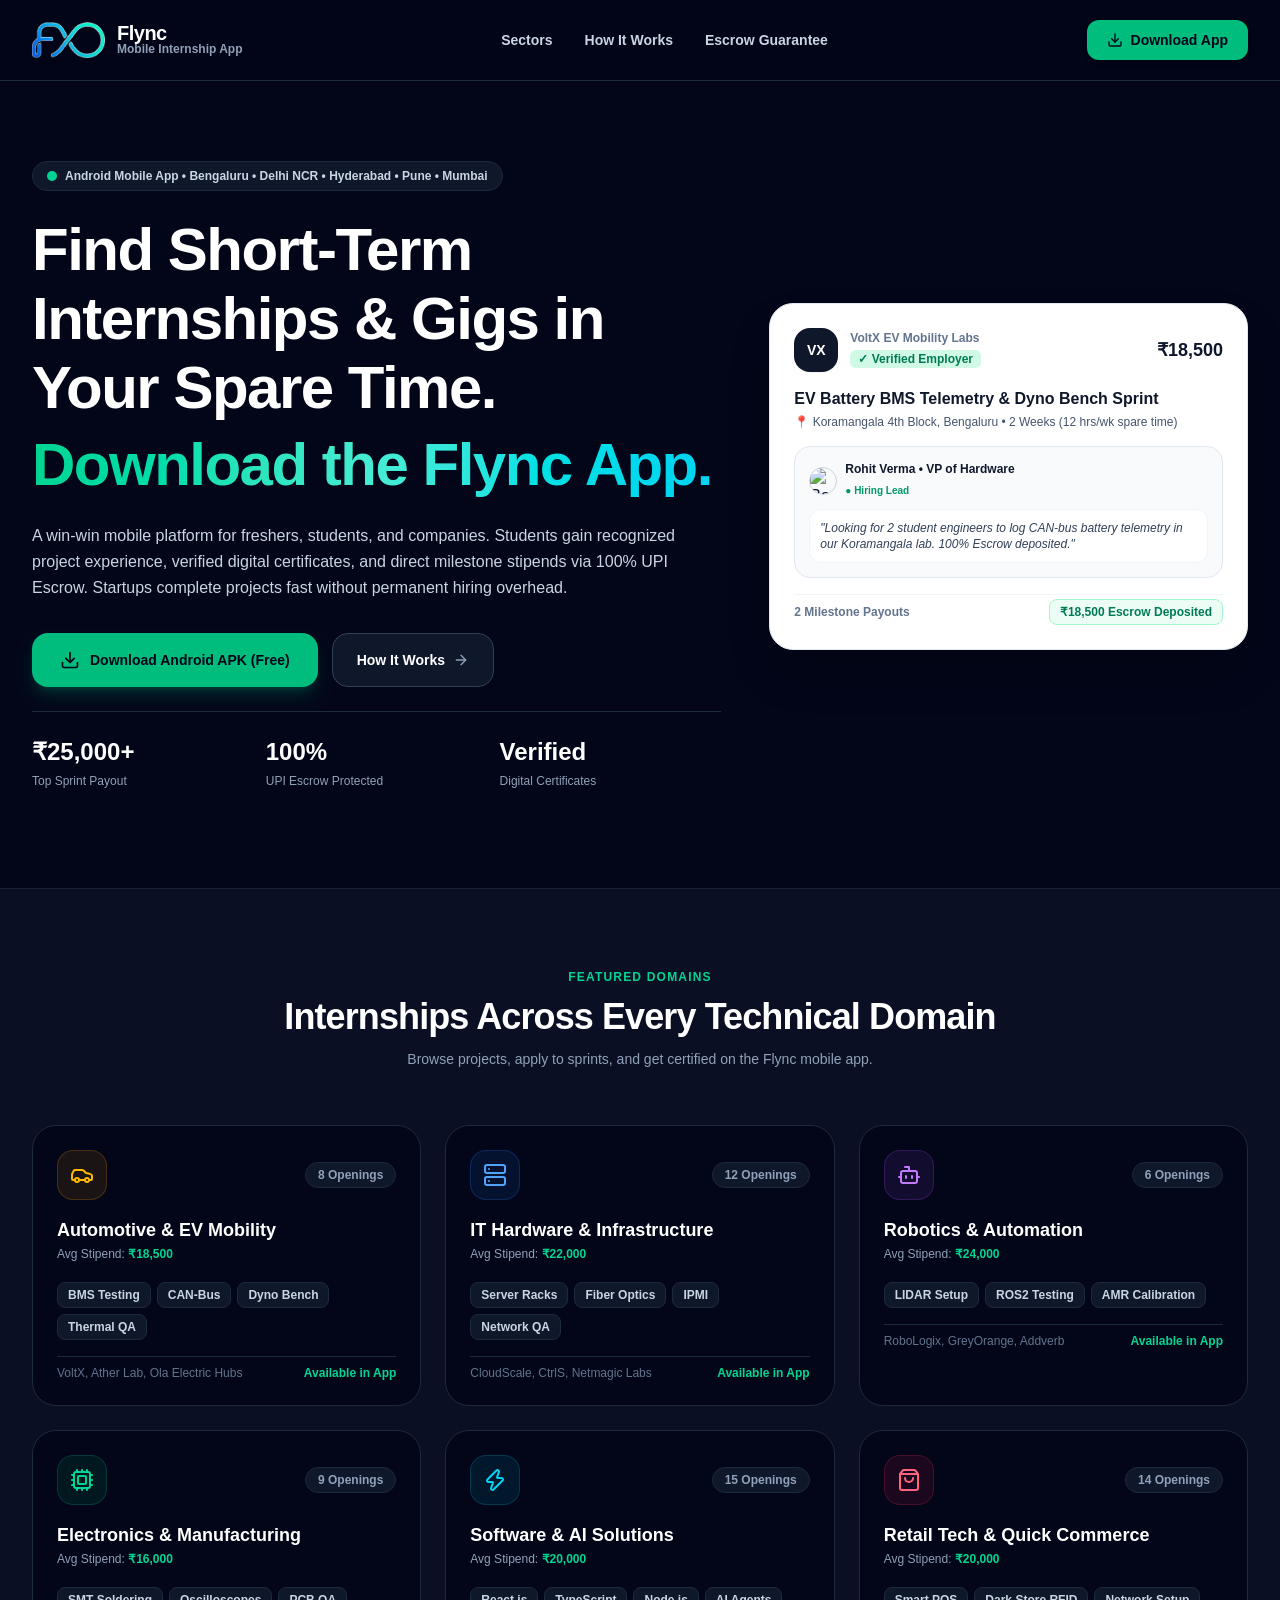
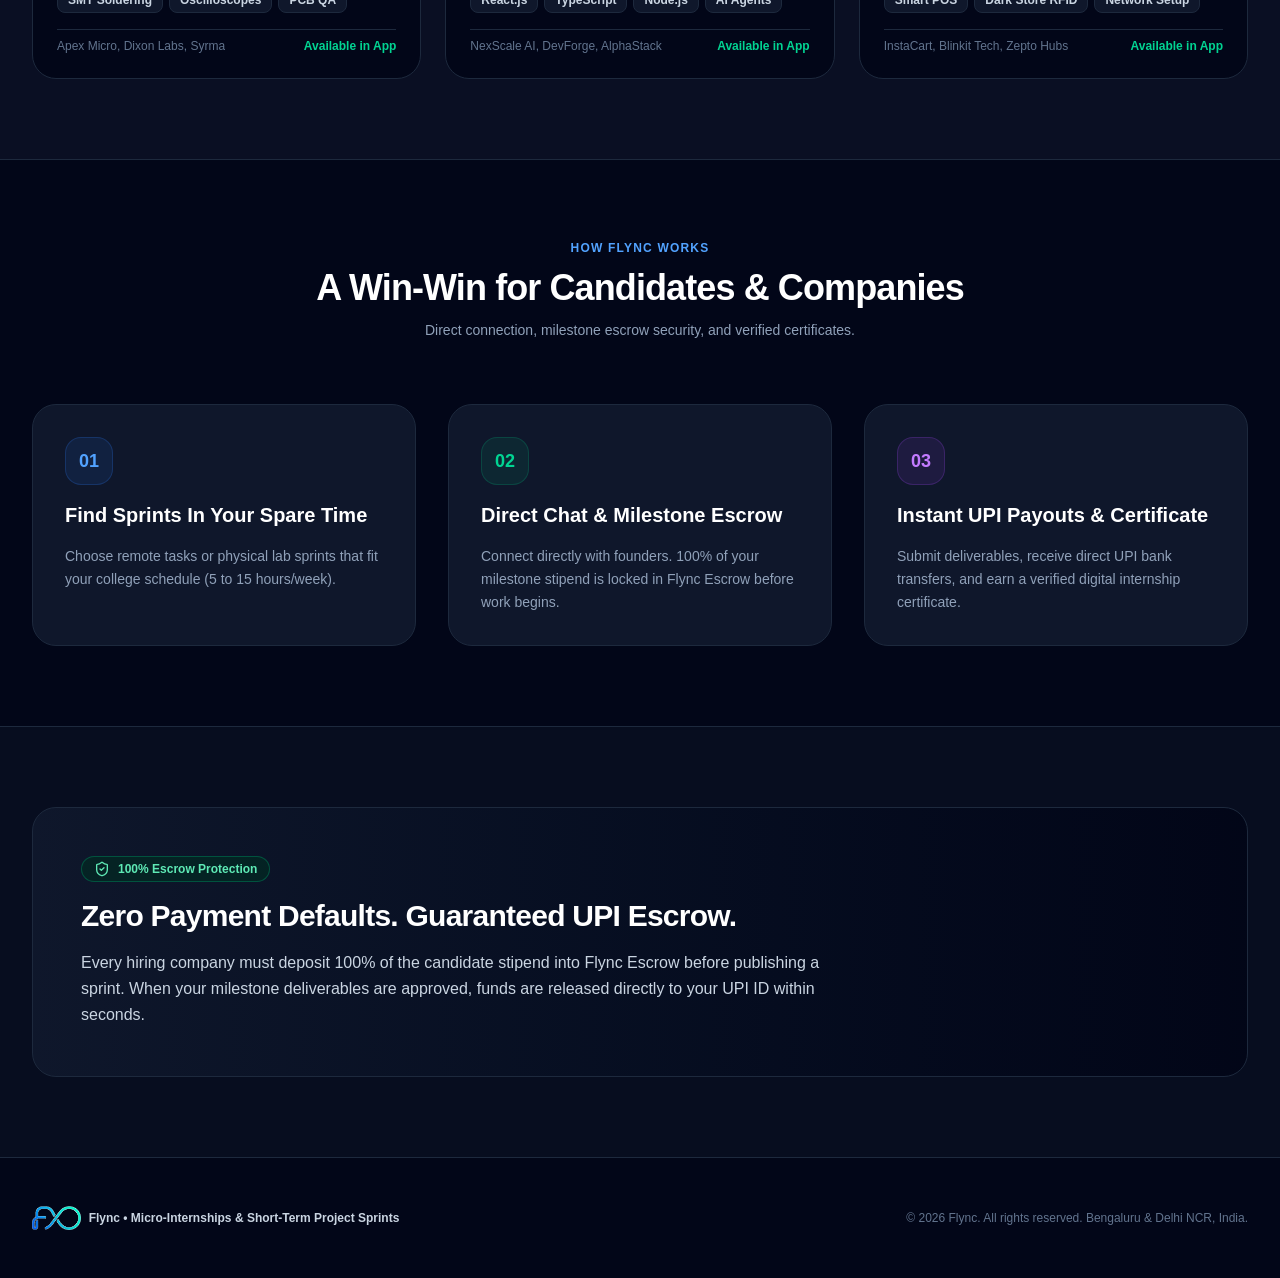
==== commit 8822e78b: "fix(website): remove white rectangular container from logo and use pure transparent brand mark" ====
--- a/index.html
+++ b/index.html
@@ -19,8 +19,8 @@
     <link rel="preconnect" href="https://fonts.googleapis.com">
     <link rel="preconnect" href="https://fonts.gstatic.com" crossorigin>
     <link href="https://fonts.googleapis.com/css2?family=Plus+Jakarta+Sans:wght@400;500;600;700;800;900&family=Inter:wght@400;500;600;700&display=swap" rel="stylesheet">
-    <script type="module" crossorigin src="/assets/index-DH08qKN_.js"></script>
-    <link rel="stylesheet" crossorigin href="/assets/index-DkvDsyOG.css">
+    <script type="module" crossorigin src="/assets/index-yl1xbT7b.js"></script>
+    <link rel="stylesheet" crossorigin href="/assets/index-DgPqwxbx.css">
   </head>
   <body class="bg-slate-100 text-slate-900 antialiased selection:bg-slate-900 selection:text-white">
     <div id="root"></div>
--- a/assets/index-DgPqwxbx.css
+++ b/assets/index-DgPqwxbx.css
@@ -0,0 +1,2 @@
+/*! tailwindcss v4.3.3 | MIT License | https://tailwindcss.com */
+@layer properties{@supports (((-webkit-hyphens:none)) and (not (margin-trim:inline))) or ((-moz-orient:inline) and (not (color:rgb(from red r g b)))){*,:before,:after,::backdrop{--tw-scale-x:1;--tw-scale-y:1;--tw-scale-z:1;--tw-rotate-x:initial;--tw-rotate-y:initial;--tw-rotate-z:initial;--tw-skew-x:initial;--tw-skew-y:initial;--tw-space-y-reverse:0;--tw-space-x-reverse:0;--tw-border-style:solid;--tw-gradient-position:initial;--tw-gradient-from:#0000;--tw-gradient-via:#0000;--tw-gradient-to:#0000;--tw-gradient-stops:initial;--tw-gradient-via-stops:initial;--tw-gradient-from-position:0%;--tw-gradient-via-position:50%;--tw-gradient-to-position:100%;--tw-leading:initial;--tw-font-weight:initial;--tw-tracking:initial;--tw-shadow:0 0 #0000;--tw-shadow-color:initial;--tw-shadow-alpha:100%;--tw-inset-shadow:0 0 #0000;--tw-inset-shadow-color:initial;--tw-inset-shadow-alpha:100%;--tw-ring-color:initial;--tw-ring-shadow:0 0 #0000;--tw-inset-ring-color:initial;--tw-inset-ring-shadow:0 0 #0000;--tw-ring-inset:initial;--tw-ring-offset-width:0px;--tw-ring-offset-color:#fff;--tw-ring-offset-shadow:0 0 #0000;--tw-blur:initial;--tw-brightness:initial;--tw-contrast:initial;--tw-grayscale:initial;--tw-hue-rotate:initial;--tw-invert:initial;--tw-opacity:initial;--tw-saturate:initial;--tw-sepia:initial;--tw-drop-shadow:initial;--tw-drop-shadow-color:initial;--tw-drop-shadow-alpha:100%;--tw-drop-shadow-size:initial;--tw-backdrop-blur:initial;--tw-backdrop-brightness:initial;--tw-backdrop-contrast:initial;--tw-backdrop-grayscale:initial;--tw-backdrop-hue-rotate:initial;--tw-backdrop-invert:initial;--tw-backdrop-opacity:initial;--tw-backdrop-saturate:initial;--tw-backdrop-sepia:initial;--tw-duration:initial;--tw-ease:initial}}}@layer theme{:root,:host{--font-sans:-apple-system, BlinkMacSystemFont, "Segoe UI", Roboto, "Helvetica Neue", "Noto Sans", Arial, sans-serif, "Apple Color Emoji", "Segoe UI Emoji", "Segoe UI Symbol", "Noto Color Emoji";--font-mono:ui-monospace, SFMono-Regular, Menlo, Monaco, Consolas, "Liberation Mono", "Courier New", monospace;--color-amber-50:oklch(98.7% .022 95.277);--color-amber-100:oklch(96.2% .059 95.617);--color-amber-200:oklch(92.4% .12 95.746);--color-amber-300:oklch(87.9% .169 91.605);--color-amber-400:oklch(82.8% .189 84.429);--color-amber-500:oklch(76.9% .188 70.08);--color-amber-600:oklch(66.6% .179 58.318);--color-amber-700:oklch(55.5% .163 48.998);--color-amber-900:oklch(41.4% .112 45.904);--color-amber-950:oklch(27.9% .077 45.635);--color-emerald-50:oklch(97.9% .021 166.113);--color-emerald-100:oklch(95% .052 163.051);--color-emerald-200:oklch(90.5% .093 164.15);--color-emerald-300:oklch(84.5% .143 164.978);--color-emerald-400:oklch(76.5% .177 163.223);--color-emerald-500:oklch(69.6% .17 162.48);--color-emerald-600:oklch(59.6% .145 163.225);--color-emerald-700:oklch(50.8% .118 165.612);--color-emerald-800:oklch(43.2% .095 166.913);--color-emerald-900:oklch(37.8% .077 168.94);--color-emerald-950:oklch(26.2% .051 172.552);--color-teal-300:oklch(85.5% .138 181.071);--color-cyan-400:oklch(78.9% .154 211.53);--color-cyan-500:oklch(71.5% .143 215.221);--color-blue-50:oklch(97% .014 254.604);--color-blue-100:oklch(93.2% .032 255.585);--color-blue-200:oklch(88.2% .059 254.128);--color-blue-400:oklch(70.7% .165 254.624);--color-blue-500:oklch(62.3% .214 259.815);--color-blue-600:oklch(54.6% .245 262.881);--color-blue-800:oklch(42.4% .199 265.638);--color-blue-900:oklch(37.9% .146 265.522);--color-purple-50:oklch(97.7% .014 308.299);--color-purple-200:oklch(90.2% .063 306.703);--color-purple-400:oklch(71.4% .203 305.504);--color-purple-500:oklch(62.7% .265 303.9);--color-purple-900:oklch(38.1% .176 304.987);--color-rose-400:oklch(71.2% .194 13.428);--color-rose-500:oklch(64.5% .246 16.439);--color-rose-600:oklch(58.6% .253 17.585);--color-slate-50:oklch(98.4% .003 247.858);--color-slate-100:oklch(96.8% .007 247.896);--color-slate-200:oklch(92.9% .013 255.508);--color-slate-300:oklch(86.9% .022 252.894);--color-slate-400:oklch(70.4% .04 256.788);--color-slate-500:oklch(55.4% .046 257.417);--color-slate-600:oklch(44.6% .043 257.281);--color-slate-700:oklch(37.2% .044 257.287);--color-slate-800:oklch(27.9% .041 260.031);--color-slate-900:oklch(20.8% .042 265.755);--color-slate-950:oklch(12.9% .042 264.695);--color-white:#fff;--spacing:.25rem;--container-xs:20rem;--container-sm:24rem;--container-md:28rem;--container-lg:32rem;--container-2xl:42rem;--container-3xl:48rem;--container-7xl:80rem;--text-xs:.75rem;--text-xs--line-height:calc(1 / .75);--text-sm:.875rem;--text-sm--line-height:calc(1.25 / .875);--text-base:1rem;--text-base--line-height:calc(1.5 / 1);--text-lg:1.125rem;--text-lg--line-height:calc(1.75 / 1.125);--text-xl:1.25rem;--text-xl--line-height:calc(1.75 / 1.25);--text-2xl:1.5rem;--text-2xl--line-height:calc(2 / 1.5);--text-3xl:1.875rem;--text-3xl--line-height:calc(2.25 / 1.875);--text-4xl:2.25rem;--text-4xl--line-height:calc(2.5 / 2.25);--text-5xl:3rem;--text-5xl--line-height:1;--text-6xl:3.75rem;--text-6xl--line-height:1;--font-weight-medium:500;--font-weight-semibold:600;--font-weight-bold:700;--font-weight-extrabold:800;--font-weight-black:900;--tracking-tight:-.025em;--tracking-wide:.025em;--tracking-wider:.05em;--tracking-widest:.1em;--leading-tight:1.25;--leading-snug:1.375;--leading-relaxed:1.625;--radius-xs:.125rem;--radius-md:.375rem;--radius-lg:.5rem;--radius-xl:.75rem;--radius-2xl:1rem;--radius-3xl:1.5rem;--ease-in-out:cubic-bezier(.4, 0, .2, 1);--animate-pulse:pulse 2s cubic-bezier(.4, 0, .6, 1) infinite;--blur-xs:4px;--blur-md:12px;--blur-lg:16px;--default-transition-duration:.15s;--default-transition-timing-function:cubic-bezier(.4, 0, .2, 1);--default-font-family:var(--font-sans);--default-mono-font-family:var(--font-mono)}}@layer base{*,:after,:before,::backdrop{box-sizing:border-box;border:0 solid;margin:0;padding:0}::file-selector-button{box-sizing:border-box;border:0 solid;margin:0;padding:0}html,:host{-webkit-text-size-adjust:100%;tab-size:4;line-height:1.5;font-family:var(--default-font-family,-apple-system, BlinkMacSystemFont, "Segoe UI", Roboto, "Helvetica Neue", "Noto Sans", Arial, sans-serif, "Apple Color Emoji", "Segoe UI Emoji", "Segoe UI Symbol", "Noto Color Emoji");font-feature-settings:var(--default-font-feature-settings,normal);font-variation-settings:var(--default-font-variation-settings,normal);-webkit-tap-highlight-color:transparent}hr{height:0;color:inherit;border-top-width:1px}abbr:where([title]){-webkit-text-decoration:underline dotted;text-decoration:underline dotted}h1,h2,h3,h4,h5,h6{font-size:inherit;font-weight:inherit}a{color:inherit;-webkit-text-decoration:inherit;-webkit-text-decoration:inherit;-webkit-text-decoration:inherit;-webkit-text-decoration:inherit;text-decoration:inherit}b,strong{font-weight:bolder}code,kbd,samp,pre{font-family:var(--default-mono-font-family,ui-monospace, SFMono-Regular, Menlo, Monaco, Consolas, "Liberation Mono", "Courier New", monospace);font-feature-settings:var(--default-mono-font-feature-settings,normal);font-variation-settings:var(--default-mono-font-variation-settings,normal);font-size:1em}small{font-size:80%}sub,sup{vertical-align:baseline;font-size:75%;line-height:0;position:relative}sub{bottom:-.25em}sup{top:-.5em}table{text-indent:0;border-color:inherit;border-collapse:collapse}:-moz-focusring:where(:not(iframe)){outline:auto}progress{vertical-align:baseline}summary{display:list-item}ol,ul,menu{list-style:none}img,svg,video,canvas,audio,iframe,embed,object{vertical-align:middle;display:block}img,video{max-width:100%;height:auto}button,input,select,optgroup,textarea{font:inherit;font-feature-settings:inherit;font-variation-settings:inherit;letter-spacing:inherit;color:inherit;opacity:1;background-color:#0000;border-radius:0}::file-selector-button{font:inherit;font-feature-settings:inherit;font-variation-settings:inherit;letter-spacing:inherit;color:inherit;opacity:1;background-color:#0000;border-radius:0}:where(select:is([multiple],[size])) optgroup{font-weight:bolder}:where(select:is([multiple],[size])) optgroup option{padding-inline-start:20px}::file-selector-button{margin-inline-end:4px}::placeholder{opacity:1}@supports (not ((-webkit-appearance:-apple-pay-button))) or (contain-intrinsic-size:1px){::placeholder{color:currentColor}@supports (color:color-mix(in lab, red, red)){::placeholder{color:color-mix(in oklab, currentcolor 50%, transparent)}}}textarea{resize:vertical}::-webkit-search-decoration{-webkit-appearance:none}::-webkit-date-and-time-value{min-height:1lh;text-align:inherit}::-webkit-datetime-edit{display:inline-flex}::-webkit-datetime-edit-fields-wrapper{padding:0}::-webkit-datetime-edit{padding-block:0}::-webkit-datetime-edit-year-field{padding-block:0}::-webkit-datetime-edit-month-field{padding-block:0}::-webkit-datetime-edit-day-field{padding-block:0}::-webkit-datetime-edit-hour-field{padding-block:0}::-webkit-datetime-edit-minute-field{padding-block:0}::-webkit-datetime-edit-second-field{padding-block:0}::-webkit-datetime-edit-millisecond-field{padding-block:0}::-webkit-datetime-edit-meridiem-field{padding-block:0}::-webkit-calendar-picker-indicator{line-height:1}:-moz-ui-invalid{box-shadow:none}button,input:where([type=button],[type=reset],[type=submit]){appearance:button}::file-selector-button{appearance:button}::-webkit-inner-spin-button{height:auto}::-webkit-outer-spin-button{height:auto}[hidden]:where(:not([hidden=until-found])){display:none!important}html{-webkit-text-size-adjust:100%;font-size:16px}html,body,#root{color:#0f172a;-webkit-font-smoothing:antialiased;background-color:#f1f5f9;width:100%;min-height:100%;margin:0;padding:0;font-family:Plus Jakarta Sans,-apple-system,BlinkMacSystemFont,Segoe UI,Roboto,sans-serif;overflow-x:hidden}}@layer components;@layer utilities{.absolute{position:absolute}.fixed{position:fixed}.relative{position:relative}.static{position:static}.sticky{position:sticky}.inset-0{inset:0}.-top-1\.5{top:calc(var(--spacing) * -1.5)}.top-0{top:0}.top-2\.5{top:calc(var(--spacing) * 2.5)}.top-3\.5{top:calc(var(--spacing) * 3.5)}.-right-0\.5{right:calc(var(--spacing) * -.5)}.-right-1{right:calc(var(--spacing) * -1)}.-right-2{right:calc(var(--spacing) * -2)}.right-0{right:0}.right-4{right:calc(var(--spacing) * 4)}.-bottom-0\.5{bottom:calc(var(--spacing) * -.5)}.-bottom-1{bottom:calc(var(--spacing) * -1)}.bottom-0{bottom:0}.left-0{left:0}.left-3{left:calc(var(--spacing) * 3)}.left-4{left:calc(var(--spacing) * 4)}.z-10{z-index:10}.z-40{z-index:40}.z-50{z-index:50}.container{width:100%}@media (width>=40rem){.container{max-width:40rem}}@media (width>=48rem){.container{max-width:48rem}}@media (width>=64rem){.container{max-width:64rem}}@media (width>=80rem){.container{max-width:80rem}}@media (width>=96rem){.container{max-width:96rem}}.m-3{margin:calc(var(--spacing) * 3)}.m-101{margin:calc(var(--spacing) * 101)}.m-102{margin:calc(var(--spacing) * 102)}.m-201{margin:calc(var(--spacing) * 201)}.m-202{margin:calc(var(--spacing) * 202)}.m-301{margin:calc(var(--spacing) * 301)}.m-302{margin:calc(var(--spacing) * 302)}.m-401{margin:calc(var(--spacing) * 401)}.m-402{margin:calc(var(--spacing) * 402)}.m-501{margin:calc(var(--spacing) * 501)}.m-502{margin:calc(var(--spacing) * 502)}.m-601{margin:calc(var(--spacing) * 601)}.m-602{margin:calc(var(--spacing) * 602)}.mx-auto{margin-inline:auto}.my-auto{margin-block:auto}.-mt-0\.5{margin-top:calc(var(--spacing) * -.5)}.mt-0\.5{margin-top:calc(var(--spacing) * .5)}.mt-1{margin-top:var(--spacing)}.mt-2{margin-top:calc(var(--spacing) * 2)}.mt-3{margin-top:calc(var(--spacing) * 3)}.mr-1{margin-right:var(--spacing)}.mr-2{margin-right:calc(var(--spacing) * 2)}.mb-1{margin-bottom:var(--spacing)}.mb-1\.5{margin-bottom:calc(var(--spacing) * 1.5)}.mb-2{margin-bottom:calc(var(--spacing) * 2)}.mb-14{margin-bottom:calc(var(--spacing) * 14)}.mb-16{margin-bottom:calc(var(--spacing) * 16)}.ml-1{margin-left:var(--spacing)}.block{display:block}.contents{display:contents}.flex{display:flex}.grid{display:grid}.hidden{display:none}.inline-block{display:inline-block}.inline-flex{display:inline-flex}.h-1{height:var(--spacing)}.h-1\.5{height:calc(var(--spacing) * 1.5)}.h-2\.5{height:calc(var(--spacing) * 2.5)}.h-3{height:calc(var(--spacing) * 3)}.h-3\.5{height:calc(var(--spacing) * 3.5)}.h-4{height:calc(var(--spacing) * 4)}.h-5{height:calc(var(--spacing) * 5)}.h-6{height:calc(var(--spacing) * 6)}.h-7{height:calc(var(--spacing) * 7)}.h-8{height:calc(var(--spacing) * 8)}.h-9{height:calc(var(--spacing) * 9)}.h-10{height:calc(var(--spacing) * 10)}.h-11{height:calc(var(--spacing) * 11)}.h-12{height:calc(var(--spacing) * 12)}.h-14{height:calc(var(--spacing) * 14)}.h-16{height:calc(var(--spacing) * 16)}.h-20{height:calc(var(--spacing) * 20)}.h-\[100dvh\]{height:100dvh}.h-full{height:100%}.max-h-\[85vh\]{max-height:85vh}.max-h-\[90vh\]{max-height:90vh}.max-h-\[92vh\]{max-height:92vh}.min-h-\[100dvh\]{min-height:100dvh}.min-h-screen{min-height:100vh}.w-1\.5{width:calc(var(--spacing) * 1.5)}.w-2\.5{width:calc(var(--spacing) * 2.5)}.w-3{width:calc(var(--spacing) * 3)}.w-3\.5{width:calc(var(--spacing) * 3.5)}.w-4{width:calc(var(--spacing) * 4)}.w-5{width:calc(var(--spacing) * 5)}.w-6{width:calc(var(--spacing) * 6)}.w-7{width:calc(var(--spacing) * 7)}.w-8{width:calc(var(--spacing) * 8)}.w-9{width:calc(var(--spacing) * 9)}.w-10{width:calc(var(--spacing) * 10)}.w-11{width:calc(var(--spacing) * 11)}.w-12{width:calc(var(--spacing) * 12)}.w-14{width:calc(var(--spacing) * 14)}.w-auto{width:auto}.w-full{width:100%}.max-w-2xl{max-width:var(--container-2xl)}.max-w-3xl{max-width:var(--container-3xl)}.max-w-7xl{max-width:var(--container-7xl)}.max-w-\[85\%\]{max-width:85%}.max-w-\[200px\]{max-width:200px}.max-w-lg{max-width:var(--container-lg)}.max-w-sm{max-width:var(--container-sm)}.max-w-xs{max-width:var(--container-xs)}.min-w-0{min-width:0}.flex-1{flex:1}.flex-shrink-0{flex-shrink:0}.scale-105{--tw-scale-x:105%;--tw-scale-y:105%;--tw-scale-z:105%;scale:var(--tw-scale-x) var(--tw-scale-y)}.transform{transform:var(--tw-rotate-x,) var(--tw-rotate-y,) var(--tw-rotate-z,) var(--tw-skew-x,) var(--tw-skew-y,)}.animate-pulse{animation:var(--animate-pulse)}.cursor-pointer{cursor:pointer}.resize-none{resize:none}.grid-cols-1{grid-template-columns:repeat(1,minmax(0,1fr))}.grid-cols-2{grid-template-columns:repeat(2,minmax(0,1fr))}.grid-cols-3{grid-template-columns:repeat(3,minmax(0,1fr))}.flex-col{flex-direction:column}.flex-wrap{flex-wrap:wrap}.items-center{align-items:center}.items-end{align-items:flex-end}.items-start{align-items:flex-start}.justify-around{justify-content:space-around}.justify-between{justify-content:space-between}.justify-center{justify-content:center}.gap-1{gap:var(--spacing)}.gap-1\.5{gap:calc(var(--spacing) * 1.5)}.gap-2{gap:calc(var(--spacing) * 2)}.gap-2\.5{gap:calc(var(--spacing) * 2.5)}.gap-3{gap:calc(var(--spacing) * 3)}.gap-3\.5{gap:calc(var(--spacing) * 3.5)}.gap-4{gap:calc(var(--spacing) * 4)}.gap-6{gap:calc(var(--spacing) * 6)}.gap-8{gap:calc(var(--spacing) * 8)}.gap-10{gap:calc(var(--spacing) * 10)}:where(.space-y-0\.5>:not(:last-child)){--tw-space-y-reverse:0;margin-block-start:calc(calc(var(--spacing) * .5) * var(--tw-space-y-reverse));margin-block-end:calc(calc(var(--spacing) * .5) * calc(1 - var(--tw-space-y-reverse)))}:where(.space-y-1>:not(:last-child)){--tw-space-y-reverse:0;margin-block-start:calc(var(--spacing) * var(--tw-space-y-reverse));margin-block-end:calc(var(--spacing) * calc(1 - var(--tw-space-y-reverse)))}:where(.space-y-1\.5>:not(:last-child)){--tw-space-y-reverse:0;margin-block-start:calc(calc(var(--spacing) * 1.5) * var(--tw-space-y-reverse));margin-block-end:calc(calc(var(--spacing) * 1.5) * calc(1 - var(--tw-space-y-reverse)))}:where(.space-y-2>:not(:last-child)){--tw-space-y-reverse:0;margin-block-start:calc(calc(var(--spacing) * 2) * var(--tw-space-y-reverse));margin-block-end:calc(calc(var(--spacing) * 2) * calc(1 - var(--tw-space-y-reverse)))}:where(.space-y-2\.5>:not(:last-child)){--tw-space-y-reverse:0;margin-block-start:calc(calc(var(--spacing) * 2.5) * var(--tw-space-y-reverse));margin-block-end:calc(calc(var(--spacing) * 2.5) * calc(1 - var(--tw-space-y-reverse)))}:where(.space-y-3>:not(:last-child)){--tw-space-y-reverse:0;margin-block-start:calc(calc(var(--spacing) * 3) * var(--tw-space-y-reverse));margin-block-end:calc(calc(var(--spacing) * 3) * calc(1 - var(--tw-space-y-reverse)))}:where(.space-y-3\.5>:not(:last-child)){--tw-space-y-reverse:0;margin-block-start:calc(calc(var(--spacing) * 3.5) * var(--tw-space-y-reverse));margin-block-end:calc(calc(var(--spacing) * 3.5) * calc(1 - var(--tw-space-y-reverse)))}:where(.space-y-4>:not(:last-child)){--tw-space-y-reverse:0;margin-block-start:calc(calc(var(--spacing) * 4) * var(--tw-space-y-reverse));margin-block-end:calc(calc(var(--spacing) * 4) * calc(1 - var(--tw-space-y-reverse)))}:where(.space-y-5>:not(:last-child)){--tw-space-y-reverse:0;margin-block-start:calc(calc(var(--spacing) * 5) * var(--tw-space-y-reverse));margin-block-end:calc(calc(var(--spacing) * 5) * calc(1 - var(--tw-space-y-reverse)))}:where(.space-y-6>:not(:last-child)){--tw-space-y-reverse:0;margin-block-start:calc(calc(var(--spacing) * 6) * var(--tw-space-y-reverse));margin-block-end:calc(calc(var(--spacing) * 6) * calc(1 - var(--tw-space-y-reverse)))}:where(.space-x-1>:not(:last-child)){--tw-space-x-reverse:0;margin-inline-start:calc(var(--spacing) * var(--tw-space-x-reverse));margin-inline-end:calc(var(--spacing) * calc(1 - var(--tw-space-x-reverse)))}:where(.space-x-1\.5>:not(:last-child)){--tw-space-x-reverse:0;margin-inline-start:calc(calc(var(--spacing) * 1.5) * var(--tw-space-x-reverse));margin-inline-end:calc(calc(var(--spacing) * 1.5) * calc(1 - var(--tw-space-x-reverse)))}:where(.space-x-2>:not(:last-child)){--tw-space-x-reverse:0;margin-inline-start:calc(calc(var(--spacing) * 2) * var(--tw-space-x-reverse));margin-inline-end:calc(calc(var(--spacing) * 2) * calc(1 - var(--tw-space-x-reverse)))}:where(.space-x-2\.5>:not(:last-child)){--tw-space-x-reverse:0;margin-inline-start:calc(calc(var(--spacing) * 2.5) * var(--tw-space-x-reverse));margin-inline-end:calc(calc(var(--spacing) * 2.5) * calc(1 - var(--tw-space-x-reverse)))}:where(.space-x-3>:not(:last-child)){--tw-space-x-reverse:0;margin-inline-start:calc(calc(var(--spacing) * 3) * var(--tw-space-x-reverse));margin-inline-end:calc(calc(var(--spacing) * 3) * calc(1 - var(--tw-space-x-reverse)))}:where(.space-x-3\.5>:not(:last-child)){--tw-space-x-reverse:0;margin-inline-start:calc(calc(var(--spacing) * 3.5) * var(--tw-space-x-reverse));margin-inline-end:calc(calc(var(--spacing) * 3.5) * calc(1 - var(--tw-space-x-reverse)))}:where(.space-x-8>:not(:last-child)){--tw-space-x-reverse:0;margin-inline-start:calc(calc(var(--spacing) * 8) * var(--tw-space-x-reverse));margin-inline-end:calc(calc(var(--spacing) * 8) * calc(1 - var(--tw-space-x-reverse)))}.truncate{text-overflow:ellipsis;white-space:nowrap;overflow:hidden}.overflow-hidden{overflow:hidden}.overflow-x-auto{overflow-x:auto}.overflow-x-hidden{overflow-x:hidden}.overflow-y-auto{overflow-y:auto}.rounded{border-radius:.25rem}.rounded-2xl{border-radius:var(--radius-2xl)}.rounded-3xl{border-radius:var(--radius-3xl)}.rounded-full{border-radius:2147483647px}.rounded-lg{border-radius:var(--radius-lg)}.rounded-md{border-radius:var(--radius-md)}.rounded-xl{border-radius:var(--radius-xl)}.rounded-t-\[32px\]{border-top-left-radius:32px;border-top-right-radius:32px}.rounded-t-\[36px\]{border-top-left-radius:36px;border-top-right-radius:36px}.rounded-br-xs{border-bottom-right-radius:var(--radius-xs)}.rounded-bl-xs{border-bottom-left-radius:var(--radius-xs)}.border{border-style:var(--tw-border-style);border-width:1px}.border-2{border-style:var(--tw-border-style);border-width:2px}.border-8{border-style:var(--tw-border-style);border-width:8px}.border-t{border-top-style:var(--tw-border-style);border-top-width:1px}.border-b{border-bottom-style:var(--tw-border-style);border-bottom-width:1px}.border-amber-200{border-color:var(--color-amber-200)}.border-amber-300{border-color:var(--color-amber-300)}.border-amber-500\/20{border-color:#f99c0033}@supports (color:color-mix(in lab, red, red)){.border-amber-500\/20{border-color:color-mix(in oklab, var(--color-amber-500) 20%, transparent)}}.border-amber-500\/30{border-color:#f99c004d}@supports (color:color-mix(in lab, red, red)){.border-amber-500\/30{border-color:color-mix(in oklab, var(--color-amber-500) 30%, transparent)}}.border-blue-200{border-color:var(--color-blue-200)}.border-blue-500\/20{border-color:#3080ff33}@supports (color:color-mix(in lab, red, red)){.border-blue-500\/20{border-color:color-mix(in oklab, var(--color-blue-500) 20%, transparent)}}.border-cyan-500\/20{border-color:#00b7d733}@supports (color:color-mix(in lab, red, red)){.border-cyan-500\/20{border-color:color-mix(in oklab, var(--color-cyan-500) 20%, transparent)}}.border-emerald-200{border-color:var(--color-emerald-200)}.border-emerald-300{border-color:var(--color-emerald-300)}.border-emerald-400{border-color:var(--color-emerald-400)}.border-emerald-500\/20{border-color:#00bb7f33}@supports (color:color-mix(in lab, red, red)){.border-emerald-500\/20{border-color:color-mix(in oklab, var(--color-emerald-500) 20%, transparent)}}.border-emerald-500\/40{border-color:#00bb7f66}@supports (color:color-mix(in lab, red, red)){.border-emerald-500\/40{border-color:color-mix(in oklab, var(--color-emerald-500) 40%, transparent)}}.border-emerald-700{border-color:var(--color-emerald-700)}.border-emerald-800\/80{border-color:#005f46cc}@supports (color:color-mix(in lab, red, red)){.border-emerald-800\/80{border-color:color-mix(in oklab, var(--color-emerald-800) 80%, transparent)}}.border-purple-200{border-color:var(--color-purple-200)}.border-purple-500\/20{border-color:#ac4bff33}@supports (color:color-mix(in lab, red, red)){.border-purple-500\/20{border-color:color-mix(in oklab, var(--color-purple-500) 20%, transparent)}}.border-rose-500\/20{border-color:#ff235733}@supports (color:color-mix(in lab, red, red)){.border-rose-500\/20{border-color:color-mix(in oklab, var(--color-rose-500) 20%, transparent)}}.border-slate-100{border-color:var(--color-slate-100)}.border-slate-200{border-color:var(--color-slate-200)}.border-slate-300{border-color:var(--color-slate-300)}.border-slate-700{border-color:var(--color-slate-700)}.border-slate-800{border-color:var(--color-slate-800)}.border-slate-800\/80{border-color:#1d293dcc}@supports (color:color-mix(in lab, red, red)){.border-slate-800\/80{border-color:color-mix(in oklab, var(--color-slate-800) 80%, transparent)}}.border-slate-900{border-color:var(--color-slate-900)}.border-white{border-color:var(--color-white)}.bg-amber-50{background-color:var(--color-amber-50)}.bg-amber-50\/60{background-color:#fffbeb99}@supports (color:color-mix(in lab, red, red)){.bg-amber-50\/60{background-color:color-mix(in oklab, var(--color-amber-50) 60%, transparent)}}.bg-amber-50\/70{background-color:#fffbebb3}@supports (color:color-mix(in lab, red, red)){.bg-amber-50\/70{background-color:color-mix(in oklab, var(--color-amber-50) 70%, transparent)}}.bg-amber-100{background-color:var(--color-amber-100)}.bg-amber-200{background-color:var(--color-amber-200)}.bg-amber-500\/10{background-color:#f99c001a}@supports (color:color-mix(in lab, red, red)){.bg-amber-500\/10{background-color:color-mix(in oklab, var(--color-amber-500) 10%, transparent)}}.bg-blue-50{background-color:var(--color-blue-50)}.bg-blue-100{background-color:var(--color-blue-100)}.bg-blue-500\/10{background-color:#3080ff1a}@supports (color:color-mix(in lab, red, red)){.bg-blue-500\/10{background-color:color-mix(in oklab, var(--color-blue-500) 10%, transparent)}}.bg-cyan-500\/10{background-color:#00b7d71a}@supports (color:color-mix(in lab, red, red)){.bg-cyan-500\/10{background-color:color-mix(in oklab, var(--color-cyan-500) 10%, transparent)}}.bg-emerald-50{background-color:var(--color-emerald-50)}.bg-emerald-50\/70{background-color:#ecfdf5b3}@supports (color:color-mix(in lab, red, red)){.bg-emerald-50\/70{background-color:color-mix(in oklab, var(--color-emerald-50) 70%, transparent)}}.bg-emerald-100{background-color:var(--color-emerald-100)}.bg-emerald-200{background-color:var(--color-emerald-200)}.bg-emerald-400{background-color:var(--color-emerald-400)}.bg-emerald-500{background-color:var(--color-emerald-500)}.bg-emerald-500\/10{background-color:#00bb7f1a}@supports (color:color-mix(in lab, red, red)){.bg-emerald-500\/10{background-color:color-mix(in oklab, var(--color-emerald-500) 10%, transparent)}}.bg-emerald-500\/20{background-color:#00bb7f33}@supports (color:color-mix(in lab, red, red)){.bg-emerald-500\/20{background-color:color-mix(in oklab, var(--color-emerald-500) 20%, transparent)}}.bg-emerald-600{background-color:var(--color-emerald-600)}.bg-emerald-950{background-color:var(--color-emerald-950)}.bg-emerald-950\/60{background-color:#002c2299}@supports (color:color-mix(in lab, red, red)){.bg-emerald-950\/60{background-color:color-mix(in oklab, var(--color-emerald-950) 60%, transparent)}}.bg-purple-50{background-color:var(--color-purple-50)}.bg-purple-500\/10{background-color:#ac4bff1a}@supports (color:color-mix(in lab, red, red)){.bg-purple-500\/10{background-color:color-mix(in oklab, var(--color-purple-500) 10%, transparent)}}.bg-rose-500\/10{background-color:#ff23571a}@supports (color:color-mix(in lab, red, red)){.bg-rose-500\/10{background-color:color-mix(in oklab, var(--color-rose-500) 10%, transparent)}}.bg-slate-50{background-color:var(--color-slate-50)}.bg-slate-50\/80{background-color:#f8fafccc}@supports (color:color-mix(in lab, red, red)){.bg-slate-50\/80{background-color:color-mix(in oklab, var(--color-slate-50) 80%, transparent)}}.bg-slate-100{background-color:var(--color-slate-100)}.bg-slate-300{background-color:var(--color-slate-300)}.bg-slate-800{background-color:var(--color-slate-800)}.bg-slate-900{background-color:var(--color-slate-900)}.bg-slate-900\/40{background-color:#0f172b66}@supports (color:color-mix(in lab, red, red)){.bg-slate-900\/40{background-color:color-mix(in oklab, var(--color-slate-900) 40%, transparent)}}.bg-slate-900\/60{background-color:#0f172b99}@supports (color:color-mix(in lab, red, red)){.bg-slate-900\/60{background-color:color-mix(in oklab, var(--color-slate-900) 60%, transparent)}}.bg-slate-900\/70{background-color:#0f172bb3}@supports (color:color-mix(in lab, red, red)){.bg-slate-900\/70{background-color:color-mix(in oklab, var(--color-slate-900) 70%, transparent)}}.bg-slate-900\/80{background-color:#0f172bcc}@supports (color:color-mix(in lab, red, red)){.bg-slate-900\/80{background-color:color-mix(in oklab, var(--color-slate-900) 80%, transparent)}}.bg-slate-950{background-color:var(--color-slate-950)}.bg-slate-950\/80{background-color:#020618cc}@supports (color:color-mix(in lab, red, red)){.bg-slate-950\/80{background-color:color-mix(in oklab, var(--color-slate-950) 80%, transparent)}}.bg-slate-950\/90{background-color:#020618e6}@supports (color:color-mix(in lab, red, red)){.bg-slate-950\/90{background-color:color-mix(in oklab, var(--color-slate-950) 90%, transparent)}}.bg-white{background-color:var(--color-white)}.bg-white\/95{background-color:#fffffff2}@supports (color:color-mix(in lab, red, red)){.bg-white\/95{background-color:color-mix(in oklab, var(--color-white) 95%, transparent)}}.bg-gradient-to-b{--tw-gradient-position:to bottom in oklab;background-image:linear-gradient(var(--tw-gradient-stops))}.bg-gradient-to-r{--tw-gradient-position:to right in oklab;background-image:linear-gradient(var(--tw-gradient-stops))}.from-amber-50\/50{--tw-gradient-from:#fffbeb80}@supports (color:color-mix(in lab, red, red)){.from-amber-50\/50{--tw-gradient-from:color-mix(in oklab, var(--color-amber-50) 50%, transparent)}}.from-amber-50\/50{--tw-gradient-stops:var(--tw-gradient-via-stops,var(--tw-gradient-position), var(--tw-gradient-from) var(--tw-gradient-from-position), var(--tw-gradient-to) var(--tw-gradient-to-position))}.from-emerald-400{--tw-gradient-from:var(--color-emerald-400);--tw-gradient-stops:var(--tw-gradient-via-stops,var(--tw-gradient-position), var(--tw-gradient-from) var(--tw-gradient-from-position), var(--tw-gradient-to) var(--tw-gradient-to-position))}.from-slate-900{--tw-gradient-from:var(--color-slate-900);--tw-gradient-stops:var(--tw-gradient-via-stops,var(--tw-gradient-position), var(--tw-gradient-from) var(--tw-gradient-from-position), var(--tw-gradient-to) var(--tw-gradient-to-position))}.via-teal-300{--tw-gradient-via:var(--color-teal-300);--tw-gradient-via-stops:var(--tw-gradient-position), var(--tw-gradient-from) var(--tw-gradient-from-position), var(--tw-gradient-via) var(--tw-gradient-via-position), var(--tw-gradient-to) var(--tw-gradient-to-position);--tw-gradient-stops:var(--tw-gradient-via-stops)}.via-white{--tw-gradient-via:var(--color-white);--tw-gradient-via-stops:var(--tw-gradient-position), var(--tw-gradient-from) var(--tw-gradient-from-position), var(--tw-gradient-via) var(--tw-gradient-via-position), var(--tw-gradient-to) var(--tw-gradient-to-position);--tw-gradient-stops:var(--tw-gradient-via-stops)}.to-cyan-400{--tw-gradient-to:var(--color-cyan-400);--tw-gradient-stops:var(--tw-gradient-via-stops,var(--tw-gradient-position), var(--tw-gradient-from) var(--tw-gradient-from-position), var(--tw-gradient-to) var(--tw-gradient-to-position))}.to-slate-50{--tw-gradient-to:var(--color-slate-50);--tw-gradient-stops:var(--tw-gradient-via-stops,var(--tw-gradient-position), var(--tw-gradient-from) var(--tw-gradient-from-position), var(--tw-gradient-to) var(--tw-gradient-to-position))}.to-slate-950{--tw-gradient-to:var(--color-slate-950);--tw-gradient-stops:var(--tw-gradient-via-stops,var(--tw-gradient-position), var(--tw-gradient-from) var(--tw-gradient-from-position), var(--tw-gradient-to) var(--tw-gradient-to-position))}.bg-clip-text{-webkit-background-clip:text;background-clip:text}.stroke-\[1\.8\]{stroke-width:1.8px}.stroke-\[2\.6\]{stroke-width:2.6px}.object-contain{-o-object-fit:contain;object-fit:contain}.object-cover{-o-object-fit:cover;object-fit:cover}.p-0{padding:0}.p-0\.5{padding:calc(var(--spacing) * .5)}.p-1{padding:var(--spacing)}.p-1\.5{padding:calc(var(--spacing) * 1.5)}.p-2{padding:calc(var(--spacing) * 2)}.p-2\.5{padding:calc(var(--spacing) * 2.5)}.p-3{padding:calc(var(--spacing) * 3)}.p-3\.5{padding:calc(var(--spacing) * 3.5)}.p-4{padding:calc(var(--spacing) * 4)}.p-5{padding:calc(var(--spacing) * 5)}.p-6{padding:calc(var(--spacing) * 6)}.p-8{padding:calc(var(--spacing) * 8)}.px-1{padding-inline:var(--spacing)}.px-1\.5{padding-inline:calc(var(--spacing) * 1.5)}.px-2{padding-inline:calc(var(--spacing) * 2)}.px-2\.5{padding-inline:calc(var(--spacing) * 2.5)}.px-3{padding-inline:calc(var(--spacing) * 3)}.px-3\.5{padding-inline:calc(var(--spacing) * 3.5)}.px-4{padding-inline:calc(var(--spacing) * 4)}.px-5{padding-inline:calc(var(--spacing) * 5)}.px-6{padding-inline:calc(var(--spacing) * 6)}.px-7{padding-inline:calc(var(--spacing) * 7)}.py-0\.5{padding-block:calc(var(--spacing) * .5)}.py-1{padding-block:var(--spacing)}.py-1\.5{padding-block:calc(var(--spacing) * 1.5)}.py-2{padding-block:calc(var(--spacing) * 2)}.py-2\.5{padding-block:calc(var(--spacing) * 2.5)}.py-3{padding-block:calc(var(--spacing) * 3)}.py-3\.5{padding-block:calc(var(--spacing) * 3.5)}.py-4{padding-block:calc(var(--spacing) * 4)}.py-12{padding-block:calc(var(--spacing) * 12)}.py-20{padding-block:calc(var(--spacing) * 20)}.pt-1{padding-top:var(--spacing)}.pt-2{padding-top:calc(var(--spacing) * 2)}.pt-3{padding-top:calc(var(--spacing) * 3)}.pt-6{padding-top:calc(var(--spacing) * 6)}.pt-12{padding-top:calc(var(--spacing) * 12)}.pr-2{padding-right:calc(var(--spacing) * 2)}.pr-3{padding-right:calc(var(--spacing) * 3)}.pr-4{padding-right:calc(var(--spacing) * 4)}.pb-3{padding-bottom:calc(var(--spacing) * 3)}.pb-16{padding-bottom:calc(var(--spacing) * 16)}.pb-24{padding-bottom:calc(var(--spacing) * 24)}.pl-9{padding-left:calc(var(--spacing) * 9)}.pl-11{padding-left:calc(var(--spacing) * 11)}.text-center{text-align:center}.text-left{text-align:left}.text-right{text-align:right}.font-sans{font-family:var(--font-sans)}.text-2xl{font-size:var(--text-2xl);line-height:var(--tw-leading,var(--text-2xl--line-height))}.text-3xl{font-size:var(--text-3xl);line-height:var(--tw-leading,var(--text-3xl--line-height))}.text-base{font-size:var(--text-base);line-height:var(--tw-leading,var(--text-base--line-height))}.text-lg{font-size:var(--text-lg);line-height:var(--tw-leading,var(--text-lg--line-height))}.text-sm{font-size:var(--text-sm);line-height:var(--tw-leading,var(--text-sm--line-height))}.text-xl{font-size:var(--text-xl);line-height:var(--tw-leading,var(--text-xl--line-height))}.text-xs{font-size:var(--text-xs);line-height:var(--tw-leading,var(--text-xs--line-height))}.text-\[9px\]{font-size:9px}.text-\[10px\]{font-size:10px}.text-\[11px\]{font-size:11px}.leading-\[1\.15\]{--tw-leading:1.15;line-height:1.15}.leading-none{--tw-leading:1;line-height:1}.leading-relaxed{--tw-leading:var(--leading-relaxed);line-height:var(--leading-relaxed)}.leading-snug{--tw-leading:var(--leading-snug);line-height:var(--leading-snug)}.leading-tight{--tw-leading:var(--leading-tight);line-height:var(--leading-tight)}.font-black{--tw-font-weight:var(--font-weight-black);font-weight:var(--font-weight-black)}.font-bold{--tw-font-weight:var(--font-weight-bold);font-weight:var(--font-weight-bold)}.font-extrabold{--tw-font-weight:var(--font-weight-extrabold);font-weight:var(--font-weight-extrabold)}.font-medium{--tw-font-weight:var(--font-weight-medium);font-weight:var(--font-weight-medium)}.font-semibold{--tw-font-weight:var(--font-weight-semibold);font-weight:var(--font-weight-semibold)}.tracking-tight{--tw-tracking:var(--tracking-tight);letter-spacing:var(--tracking-tight)}.tracking-wide{--tw-tracking:var(--tracking-wide);letter-spacing:var(--tracking-wide)}.tracking-wider{--tw-tracking:var(--tracking-wider);letter-spacing:var(--tracking-wider)}.tracking-widest{--tw-tracking:var(--tracking-widest);letter-spacing:var(--tracking-widest)}.whitespace-nowrap{white-space:nowrap}.text-amber-400{color:var(--color-amber-400)}.text-amber-500{color:var(--color-amber-500)}.text-amber-600{color:var(--color-amber-600)}.text-amber-700{color:var(--color-amber-700)}.text-amber-900{color:var(--color-amber-900)}.text-amber-950{color:var(--color-amber-950)}.text-blue-400{color:var(--color-blue-400)}.text-blue-600{color:var(--color-blue-600)}.text-blue-800{color:var(--color-blue-800)}.text-blue-900{color:var(--color-blue-900)}.text-cyan-400{color:var(--color-cyan-400)}.text-emerald-300{color:var(--color-emerald-300)}.text-emerald-400{color:var(--color-emerald-400)}.text-emerald-600{color:var(--color-emerald-600)}.text-emerald-700{color:var(--color-emerald-700)}.text-emerald-800{color:var(--color-emerald-800)}.text-emerald-900{color:var(--color-emerald-900)}.text-purple-400{color:var(--color-purple-400)}.text-purple-900{color:var(--color-purple-900)}.text-rose-400{color:var(--color-rose-400)}.text-slate-100{color:var(--color-slate-100)}.text-slate-200{color:var(--color-slate-200)}.text-slate-300{color:var(--color-slate-300)}.text-slate-400{color:var(--color-slate-400)}.text-slate-500{color:var(--color-slate-500)}.text-slate-600{color:var(--color-slate-600)}.text-slate-700{color:var(--color-slate-700)}.text-slate-800{color:var(--color-slate-800)}.text-slate-900{color:var(--color-slate-900)}.text-slate-950{color:var(--color-slate-950)}.text-transparent{color:#0000}.text-white{color:var(--color-white)}.uppercase{text-transform:uppercase}.italic{font-style:italic}.antialiased{-webkit-font-smoothing:antialiased;-moz-osx-font-smoothing:grayscale}.shadow-2xl{--tw-shadow:0 25px 50px -12px var(--tw-shadow-color,#00000040);box-shadow:var(--tw-inset-shadow), var(--tw-inset-ring-shadow), var(--tw-ring-offset-shadow), var(--tw-ring-shadow), var(--tw-shadow)}.shadow-lg{--tw-shadow:0 10px 15px -3px var(--tw-shadow-color,#0000001a), 0 4px 6px -4px var(--tw-shadow-color,#0000001a);box-shadow:var(--tw-inset-shadow), var(--tw-inset-ring-shadow), var(--tw-ring-offset-shadow), var(--tw-ring-shadow), var(--tw-shadow)}.shadow-md{--tw-shadow:0 4px 6px -1px var(--tw-shadow-color,#0000001a), 0 2px 4px -2px var(--tw-shadow-color,#0000001a);box-shadow:var(--tw-inset-shadow), var(--tw-inset-ring-shadow), var(--tw-ring-offset-shadow), var(--tw-ring-shadow), var(--tw-shadow)}.shadow-sm{--tw-shadow:0 1px 3px 0 var(--tw-shadow-color,#0000001a), 0 1px 2px -1px var(--tw-shadow-color,#0000001a);box-shadow:var(--tw-inset-shadow), var(--tw-inset-ring-shadow), var(--tw-ring-offset-shadow), var(--tw-ring-shadow), var(--tw-shadow)}.shadow-xs{--tw-shadow:0 1px 2px 0 var(--tw-shadow-color,#0000000d);box-shadow:var(--tw-inset-shadow), var(--tw-inset-ring-shadow), var(--tw-ring-offset-shadow), var(--tw-ring-shadow), var(--tw-shadow)}.ring-2{--tw-ring-shadow:var(--tw-ring-inset,) 0 0 0 calc(2px + var(--tw-ring-offset-width)) var(--tw-ring-color,currentcolor);box-shadow:var(--tw-inset-shadow), var(--tw-inset-ring-shadow), var(--tw-ring-offset-shadow), var(--tw-ring-shadow), var(--tw-shadow)}.shadow-emerald-500\/20{--tw-shadow-color:#00bb7f33}@supports (color:color-mix(in lab, red, red)){.shadow-emerald-500\/20{--tw-shadow-color:color-mix(in oklab, color-mix(in oklab, var(--color-emerald-500) 20%, transparent) var(--tw-shadow-alpha), transparent)}}.ring-white{--tw-ring-color:var(--color-white)}.filter{filter:var(--tw-blur,) var(--tw-brightness,) var(--tw-contrast,) var(--tw-grayscale,) var(--tw-hue-rotate,) var(--tw-invert,) var(--tw-saturate,) var(--tw-sepia,) var(--tw-drop-shadow,)}.backdrop-blur-lg{--tw-backdrop-blur:blur(var(--blur-lg));-webkit-backdrop-filter:var(--tw-backdrop-blur,) var(--tw-backdrop-brightness,) var(--tw-backdrop-contrast,) var(--tw-backdrop-grayscale,) var(--tw-backdrop-hue-rotate,) var(--tw-backdrop-invert,) var(--tw-backdrop-opacity,) var(--tw-backdrop-saturate,) var(--tw-backdrop-sepia,);backdrop-filter:var(--tw-backdrop-blur,) var(--tw-backdrop-brightness,) var(--tw-backdrop-contrast,) var(--tw-backdrop-grayscale,) var(--tw-backdrop-hue-rotate,) var(--tw-backdrop-invert,) var(--tw-backdrop-opacity,) var(--tw-backdrop-saturate,) var(--tw-backdrop-sepia,)}.backdrop-blur-md{--tw-backdrop-blur:blur(var(--blur-md));-webkit-backdrop-filter:var(--tw-backdrop-blur,) var(--tw-backdrop-brightness,) var(--tw-backdrop-contrast,) var(--tw-backdrop-grayscale,) var(--tw-backdrop-hue-rotate,) var(--tw-backdrop-invert,) var(--tw-backdrop-opacity,) var(--tw-backdrop-saturate,) var(--tw-backdrop-sepia,);backdrop-filter:var(--tw-backdrop-blur,) var(--tw-backdrop-brightness,) var(--tw-backdrop-contrast,) var(--tw-backdrop-grayscale,) var(--tw-backdrop-hue-rotate,) var(--tw-backdrop-invert,) var(--tw-backdrop-opacity,) var(--tw-backdrop-saturate,) var(--tw-backdrop-sepia,)}.backdrop-blur-xs{--tw-backdrop-blur:blur(var(--blur-xs));-webkit-backdrop-filter:var(--tw-backdrop-blur,) var(--tw-backdrop-brightness,) var(--tw-backdrop-contrast,) var(--tw-backdrop-grayscale,) var(--tw-backdrop-hue-rotate,) var(--tw-backdrop-invert,) var(--tw-backdrop-opacity,) var(--tw-backdrop-saturate,) var(--tw-backdrop-sepia,);backdrop-filter:var(--tw-backdrop-blur,) var(--tw-backdrop-brightness,) var(--tw-backdrop-contrast,) var(--tw-backdrop-grayscale,) var(--tw-backdrop-hue-rotate,) var(--tw-backdrop-invert,) var(--tw-backdrop-opacity,) var(--tw-backdrop-saturate,) var(--tw-backdrop-sepia,)}.transition{transition-property:color,background-color,border-color,outline-color,text-decoration-color,fill,stroke,--tw-gradient-from,--tw-gradient-via,--tw-gradient-to,opacity,box-shadow,transform,translate,scale,rotate,filter,-webkit-backdrop-filter,backdrop-filter,display,content-visibility,overlay,pointer-events;transition-timing-function:var(--tw-ease,var(--default-transition-timing-function));transition-duration:var(--tw-duration,var(--default-transition-duration))}.transition-all{transition-property:all;transition-timing-function:var(--tw-ease,var(--default-transition-timing-function));transition-duration:var(--tw-duration,var(--default-transition-duration))}.transition-colors{transition-property:color,background-color,border-color,outline-color,text-decoration-color,fill,stroke,--tw-gradient-from,--tw-gradient-via,--tw-gradient-to;transition-timing-function:var(--tw-ease,var(--default-transition-timing-function));transition-duration:var(--tw-duration,var(--default-transition-duration))}.transition-transform{transition-property:transform,translate,scale,rotate;transition-timing-function:var(--tw-ease,var(--default-transition-timing-function));transition-duration:var(--tw-duration,var(--default-transition-duration))}.duration-150{--tw-duration:.15s;transition-duration:.15s}.duration-200{--tw-duration:.2s;transition-duration:.2s}.duration-300{--tw-duration:.3s;transition-duration:.3s}.ease-in-out{--tw-ease:var(--ease-in-out);transition-timing-function:var(--ease-in-out)}.selection\:bg-slate-900 ::selection{background-color:var(--color-slate-900)}.selection\:bg-slate-900::selection{background-color:var(--color-slate-900)}.selection\:bg-white ::selection{background-color:var(--color-white)}.selection\:bg-white::selection{background-color:var(--color-white)}.selection\:text-slate-950 ::selection{color:var(--color-slate-950)}.selection\:text-slate-950::selection{color:var(--color-slate-950)}.selection\:text-white ::selection{color:var(--color-white)}.selection\:text-white::selection{color:var(--color-white)}.placeholder\:text-slate-400::placeholder{color:var(--color-slate-400)}@media (hover:hover){.hover\:border-slate-300:hover{border-color:var(--color-slate-300)}.hover\:bg-amber-100\/70:hover{background-color:#fef3c6b3}@supports (color:color-mix(in lab, red, red)){.hover\:bg-amber-100\/70:hover{background-color:color-mix(in oklab, var(--color-amber-100) 70%, transparent)}}.hover\:bg-amber-200:hover{background-color:var(--color-amber-200)}.hover\:bg-blue-100:hover{background-color:var(--color-blue-100)}.hover\:bg-emerald-400:hover{background-color:var(--color-emerald-400)}.hover\:bg-emerald-700:hover{background-color:var(--color-emerald-700)}.hover\:bg-slate-100:hover{background-color:var(--color-slate-100)}.hover\:bg-slate-200:hover{background-color:var(--color-slate-200)}.hover\:bg-slate-800:hover{background-color:var(--color-slate-800)}.hover\:text-rose-600:hover{color:var(--color-rose-600)}.hover\:text-slate-700:hover{color:var(--color-slate-700)}.hover\:text-slate-900:hover{color:var(--color-slate-900)}.hover\:text-white:hover{color:var(--color-white)}.hover\:underline:hover{text-decoration-line:underline}.hover\:shadow-md:hover{--tw-shadow:0 4px 6px -1px var(--tw-shadow-color,#0000001a), 0 2px 4px -2px var(--tw-shadow-color,#0000001a);box-shadow:var(--tw-inset-shadow), var(--tw-inset-ring-shadow), var(--tw-ring-offset-shadow), var(--tw-ring-shadow), var(--tw-shadow)}}.focus\:ring-2:focus{--tw-ring-shadow:var(--tw-ring-inset,) 0 0 0 calc(2px + var(--tw-ring-offset-width)) var(--tw-ring-color,currentcolor);box-shadow:var(--tw-inset-shadow), var(--tw-inset-ring-shadow), var(--tw-ring-offset-shadow), var(--tw-ring-shadow), var(--tw-shadow)}.focus\:ring-slate-900:focus{--tw-ring-color:var(--color-slate-900)}.focus\:outline-none:focus{--tw-outline-style:none;outline-style:none}.active\:scale-95:active{--tw-scale-x:95%;--tw-scale-y:95%;--tw-scale-z:95%;scale:var(--tw-scale-x) var(--tw-scale-y)}.active\:scale-98:active{--tw-scale-x:98%;--tw-scale-y:98%;--tw-scale-z:98%;scale:var(--tw-scale-x) var(--tw-scale-y)}.disabled\:opacity-40:disabled{opacity:.4}@media (width>=40rem){.sm\:hidden{display:none}.sm\:h-9{height:calc(var(--spacing) * 9)}.sm\:max-w-lg{max-width:var(--container-lg)}.sm\:max-w-md{max-width:var(--container-md)}.sm\:flex-row{flex-direction:row}.sm\:items-center{align-items:center}.sm\:rounded-3xl{border-radius:var(--radius-3xl)}.sm\:p-4{padding:calc(var(--spacing) * 4)}.sm\:p-5{padding:calc(var(--spacing) * 5)}.sm\:p-12{padding:calc(var(--spacing) * 12)}.sm\:px-6{padding-inline:calc(var(--spacing) * 6)}.sm\:pt-20{padding-top:calc(var(--spacing) * 20)}.sm\:pb-24{padding-bottom:calc(var(--spacing) * 24)}.sm\:text-2xl{font-size:var(--text-2xl);line-height:var(--tw-leading,var(--text-2xl--line-height))}.sm\:text-3xl{font-size:var(--text-3xl);line-height:var(--tw-leading,var(--text-3xl--line-height))}.sm\:text-4xl{font-size:var(--text-4xl);line-height:var(--tw-leading,var(--text-4xl--line-height))}.sm\:text-5xl{font-size:var(--text-5xl);line-height:var(--tw-leading,var(--text-5xl--line-height))}.sm\:text-base{font-size:var(--text-base);line-height:var(--tw-leading,var(--text-base--line-height))}.sm\:text-lg{font-size:var(--text-lg);line-height:var(--tw-leading,var(--text-lg--line-height))}.sm\:text-sm{font-size:var(--text-sm);line-height:var(--tw-leading,var(--text-sm--line-height))}}@media (width>=48rem){.md\:flex{display:flex}.md\:grid-cols-2{grid-template-columns:repeat(2,minmax(0,1fr))}.md\:grid-cols-3{grid-template-columns:repeat(3,minmax(0,1fr))}}@media (width>=64rem){.lg\:col-span-5{grid-column:span 5/span 5}.lg\:col-span-7{grid-column:span 7/span 7}.lg\:grid-cols-3{grid-template-columns:repeat(3,minmax(0,1fr))}.lg\:grid-cols-12{grid-template-columns:repeat(12,minmax(0,1fr))}.lg\:gap-12{gap:calc(var(--spacing) * 12)}.lg\:px-8{padding-inline:calc(var(--spacing) * 8)}.lg\:text-6xl{font-size:var(--text-6xl);line-height:var(--tw-leading,var(--text-6xl--line-height))}}}.safe-top{padding-top:env(safe-area-inset-top,0px)}.safe-bottom{padding-bottom:env(safe-area-inset-bottom,0px)}.no-scrollbar::-webkit-scrollbar{display:none}.no-scrollbar{-ms-overflow-style:none;scrollbar-width:none}@property --tw-scale-x{syntax:"*";inherits:false;initial-value:1}@property --tw-scale-y{syntax:"*";inherits:false;initial-value:1}@property --tw-scale-z{syntax:"*";inherits:false;initial-value:1}@property --tw-rotate-x{syntax:"*";inherits:false}@property --tw-rotate-y{syntax:"*";inherits:false}@property --tw-rotate-z{syntax:"*";inherits:false}@property --tw-skew-x{syntax:"*";inherits:false}@property --tw-skew-y{syntax:"*";inherits:false}@property --tw-space-y-reverse{syntax:"*";inherits:false;initial-value:0}@property --tw-space-x-reverse{syntax:"*";inherits:false;initial-value:0}@property --tw-border-style{syntax:"*";inherits:false;initial-value:solid}@property --tw-gradient-position{syntax:"*";inherits:false}@property --tw-gradient-from{syntax:"<color>";inherits:false;initial-value:#0000}@property --tw-gradient-via{syntax:"<color>";inherits:false;initial-value:#0000}@property --tw-gradient-to{syntax:"<color>";inherits:false;initial-value:#0000}@property --tw-gradient-stops{syntax:"*";inherits:false}@property --tw-gradient-via-stops{syntax:"*";inherits:false}@property --tw-gradient-from-position{syntax:"<length-percentage>";inherits:false;initial-value:0%}@property --tw-gradient-via-position{syntax:"<length-percentage>";inherits:false;initial-value:50%}@property --tw-gradient-to-position{syntax:"<length-percentage>";inherits:false;initial-value:100%}@property --tw-leading{syntax:"*";inherits:false}@property --tw-font-weight{syntax:"*";inherits:false}@property --tw-tracking{syntax:"*";inherits:false}@property --tw-shadow{syntax:"*";inherits:false;initial-value:0 0 #0000}@property --tw-shadow-color{syntax:"*";inherits:false}@property --tw-shadow-alpha{syntax:"<percentage>";inherits:false;initial-value:100%}@property --tw-inset-shadow{syntax:"*";inherits:false;initial-value:0 0 #0000}@property --tw-inset-shadow-color{syntax:"*";inherits:false}@property --tw-inset-shadow-alpha{syntax:"<percentage>";inherits:false;initial-value:100%}@property --tw-ring-color{syntax:"*";inherits:false}@property --tw-ring-shadow{syntax:"*";inherits:false;initial-value:0 0 #0000}@property --tw-inset-ring-color{syntax:"*";inherits:false}@property --tw-inset-ring-shadow{syntax:"*";inherits:false;initial-value:0 0 #0000}@property --tw-ring-inset{syntax:"*";inherits:false}@property --tw-ring-offset-width{syntax:"<length>";inherits:false;initial-value:0}@property --tw-ring-offset-color{syntax:"*";inherits:false;initial-value:#fff}@property --tw-ring-offset-shadow{syntax:"*";inherits:false;initial-value:0 0 #0000}@property --tw-blur{syntax:"*";inherits:false}@property --tw-brightness{syntax:"*";inherits:false}@property --tw-contrast{syntax:"*";inherits:false}@property --tw-grayscale{syntax:"*";inherits:false}@property --tw-hue-rotate{syntax:"*";inherits:false}@property --tw-invert{syntax:"*";inherits:false}@property --tw-opacity{syntax:"*";inherits:false}@property --tw-saturate{syntax:"*";inherits:false}@property --tw-sepia{syntax:"*";inherits:false}@property --tw-drop-shadow{syntax:"*";inherits:false}@property --tw-drop-shadow-color{syntax:"*";inherits:false}@property --tw-drop-shadow-alpha{syntax:"<percentage>";inherits:false;initial-value:100%}@property --tw-drop-shadow-size{syntax:"*";inherits:false}@property --tw-backdrop-blur{syntax:"*";inherits:false}@property --tw-backdrop-brightness{syntax:"*";inherits:false}@property --tw-backdrop-contrast{syntax:"*";inherits:false}@property --tw-backdrop-grayscale{syntax:"*";inherits:false}@property --tw-backdrop-hue-rotate{syntax:"*";inherits:false}@property --tw-backdrop-invert{syntax:"*";inherits:false}@property --tw-backdrop-opacity{syntax:"*";inherits:false}@property --tw-backdrop-saturate{syntax:"*";inherits:false}@property --tw-backdrop-sepia{syntax:"*";inherits:false}@property --tw-duration{syntax:"*";inherits:false}@property --tw-ease{syntax:"*";inherits:false}@keyframes pulse{50%{opacity:.5}}
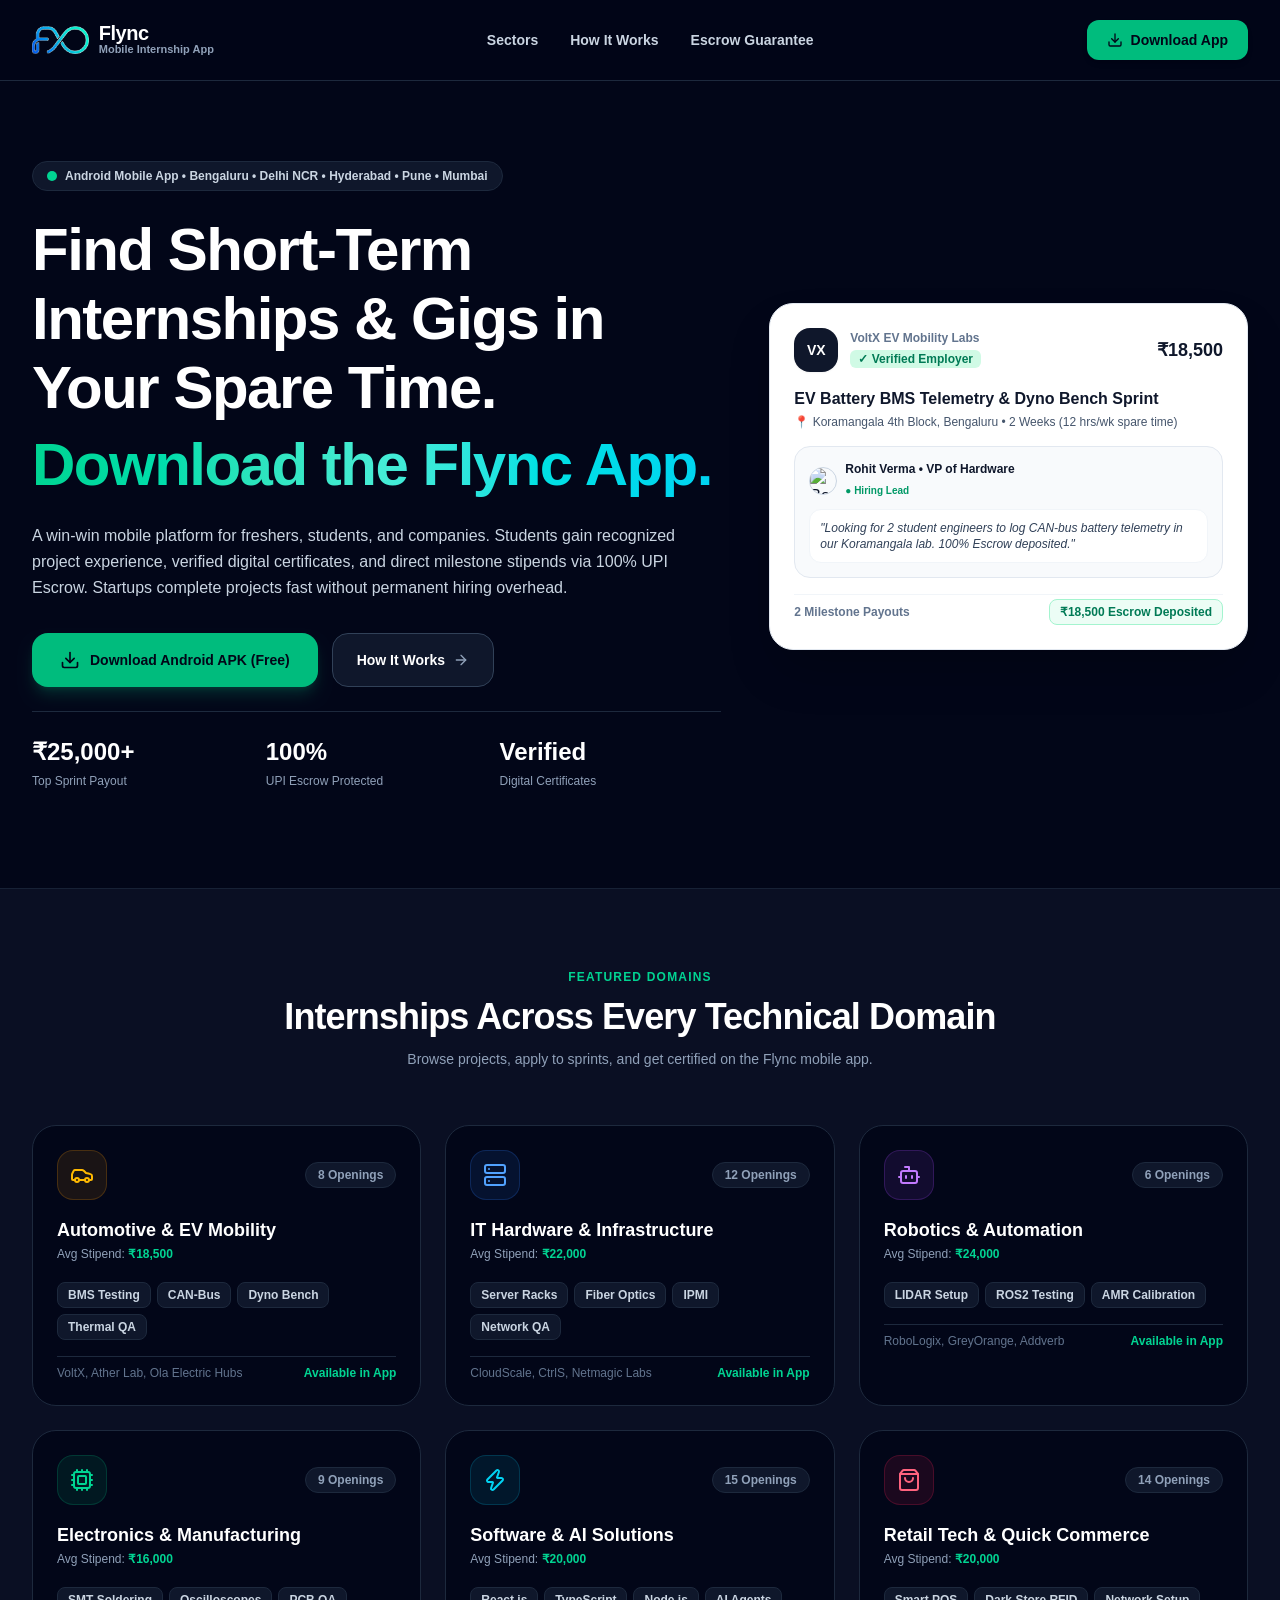
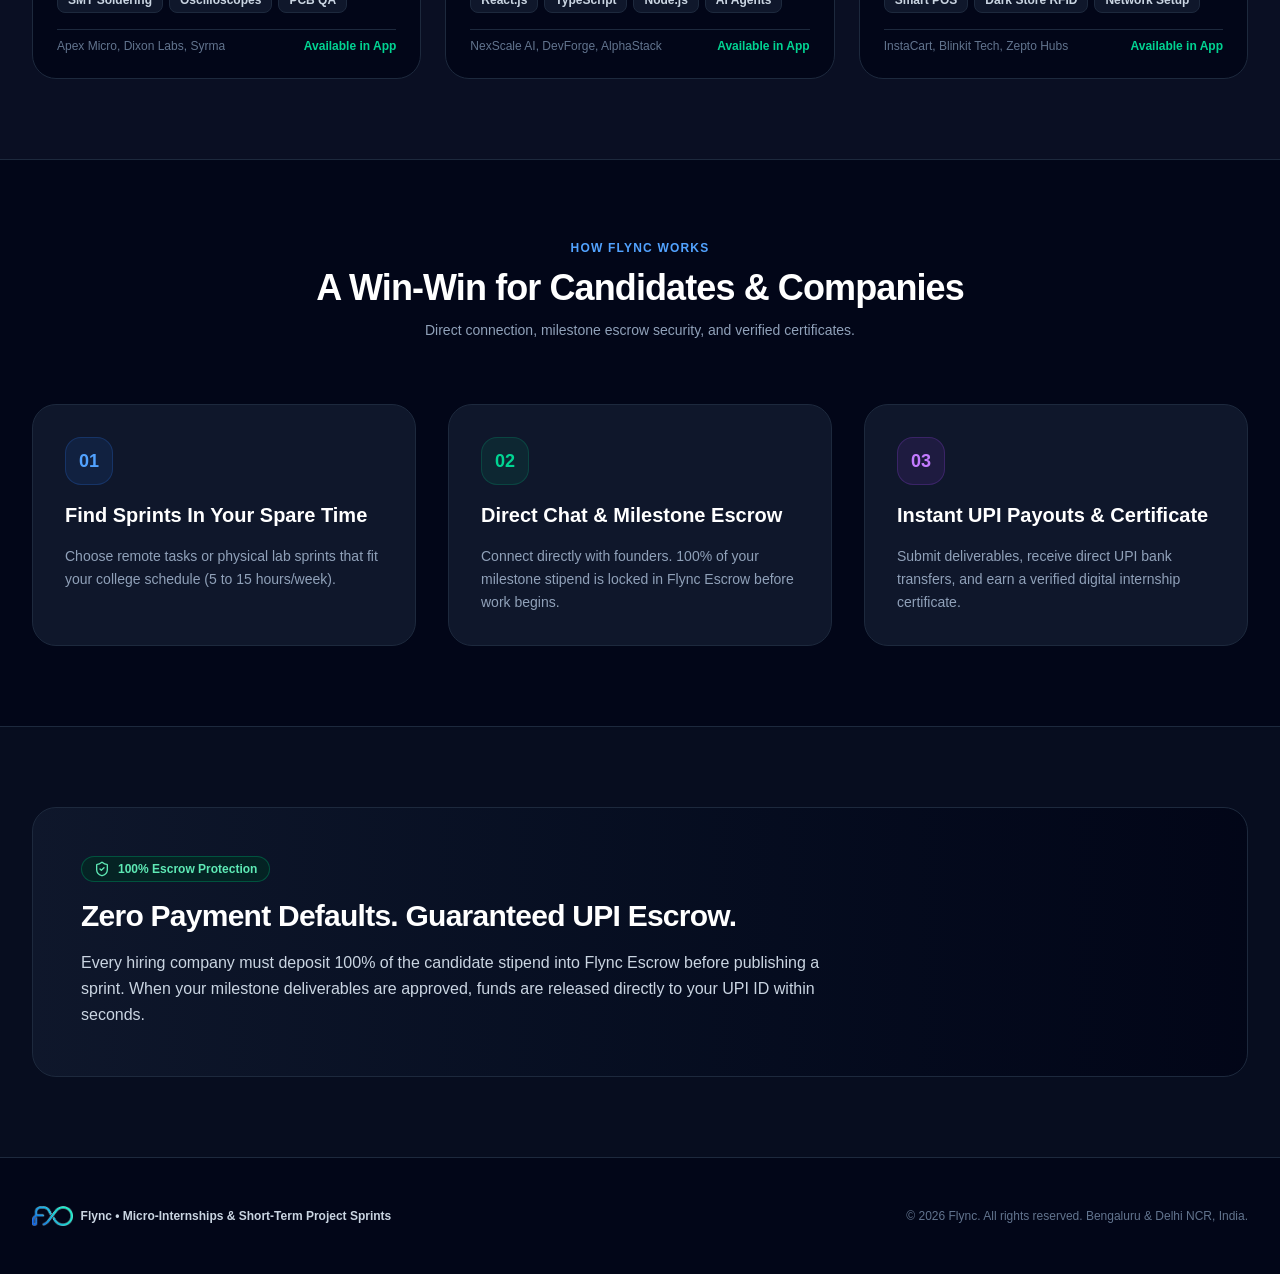
==== commit cccb1a9a: "fix(website): scale down header logo and embed instant zero-latency image data for immediate renderi" ====
--- a/index.html
+++ b/index.html
@@ -5,22 +5,23 @@
     <meta http-equiv="Cache-Control" content="no-cache, no-store, must-revalidate" />
     <meta http-equiv="Pragma" content="no-cache" />
     <meta http-equiv="Expires" content="0" />
-    <link rel="icon" type="image/png" href="/flync-logo.png" />
-    <link rel="apple-touch-icon" href="/flync-logo.png" />
+    <link rel="icon" type="image/png" href="/flync-app-icon.png" />
+    <link rel="apple-touch-icon" href="/flync-app-icon.png" />
+    <link rel="preload" as="image" href="/flync-logo-transparent.png" fetchpriority="high" type="image/png" />
     <link rel="manifest" href="/manifest.json" />
     <meta name="viewport" content="width=device-width, initial-scale=1.0, maximum-scale=1.0, user-scalable=no, viewport-fit=cover" />
     <meta name="apple-mobile-web-app-capable" content="yes" />
     <meta name="apple-mobile-web-app-status-bar-style" content="default" />
     <meta name="apple-mobile-web-app-title" content="Flync" />
-    <meta name="theme-color" content="#ffffff" />
+    <meta name="theme-color" content="#020617" />
     <title>Flync - Physical On-Site Micro-Internships & Sprints</title>
     <meta name="description" content="Direct platform for physical on-site tasks, EV hardware sprints, and campus tech gigs across Bengaluru, Delhi NCR, Mumbai, and Hyderabad. Chat directly with Bosses and get paid via UPI escrow." />
     <!-- Modern Google Fonts -->
     <link rel="preconnect" href="https://fonts.googleapis.com">
     <link rel="preconnect" href="https://fonts.gstatic.com" crossorigin>
     <link href="https://fonts.googleapis.com/css2?family=Plus+Jakarta+Sans:wght@400;500;600;700;800;900&family=Inter:wght@400;500;600;700&display=swap" rel="stylesheet">
-    <script type="module" crossorigin src="/assets/index-yl1xbT7b.js"></script>
-    <link rel="stylesheet" crossorigin href="/assets/index-DgPqwxbx.css">
+    <script type="module" crossorigin src="/assets/index-DAkH8Mak.js"></script>
+    <link rel="stylesheet" crossorigin href="/assets/index-DIvtu7Qb.css">
   </head>
   <body class="bg-slate-100 text-slate-900 antialiased selection:bg-slate-900 selection:text-white">
     <div id="root"></div>
--- a/assets/index-DIvtu7Qb.css
+++ b/assets/index-DIvtu7Qb.css
@@ -0,0 +1,2 @@
+/*! tailwindcss v4.3.3 | MIT License | https://tailwindcss.com */
+@layer properties{@supports (((-webkit-hyphens:none)) and (not (margin-trim:inline))) or ((-moz-orient:inline) and (not (color:rgb(from red r g b)))){*,:before,:after,::backdrop{--tw-scale-x:1;--tw-scale-y:1;--tw-scale-z:1;--tw-rotate-x:initial;--tw-rotate-y:initial;--tw-rotate-z:initial;--tw-skew-x:initial;--tw-skew-y:initial;--tw-space-y-reverse:0;--tw-space-x-reverse:0;--tw-border-style:solid;--tw-gradient-position:initial;--tw-gradient-from:#0000;--tw-gradient-via:#0000;--tw-gradient-to:#0000;--tw-gradient-stops:initial;--tw-gradient-via-stops:initial;--tw-gradient-from-position:0%;--tw-gradient-via-position:50%;--tw-gradient-to-position:100%;--tw-leading:initial;--tw-font-weight:initial;--tw-tracking:initial;--tw-shadow:0 0 #0000;--tw-shadow-color:initial;--tw-shadow-alpha:100%;--tw-inset-shadow:0 0 #0000;--tw-inset-shadow-color:initial;--tw-inset-shadow-alpha:100%;--tw-ring-color:initial;--tw-ring-shadow:0 0 #0000;--tw-inset-ring-color:initial;--tw-inset-ring-shadow:0 0 #0000;--tw-ring-inset:initial;--tw-ring-offset-width:0px;--tw-ring-offset-color:#fff;--tw-ring-offset-shadow:0 0 #0000;--tw-blur:initial;--tw-brightness:initial;--tw-contrast:initial;--tw-grayscale:initial;--tw-hue-rotate:initial;--tw-invert:initial;--tw-opacity:initial;--tw-saturate:initial;--tw-sepia:initial;--tw-drop-shadow:initial;--tw-drop-shadow-color:initial;--tw-drop-shadow-alpha:100%;--tw-drop-shadow-size:initial;--tw-backdrop-blur:initial;--tw-backdrop-brightness:initial;--tw-backdrop-contrast:initial;--tw-backdrop-grayscale:initial;--tw-backdrop-hue-rotate:initial;--tw-backdrop-invert:initial;--tw-backdrop-opacity:initial;--tw-backdrop-saturate:initial;--tw-backdrop-sepia:initial;--tw-duration:initial;--tw-ease:initial}}}@layer theme{:root,:host{--font-sans:-apple-system, BlinkMacSystemFont, "Segoe UI", Roboto, "Helvetica Neue", "Noto Sans", Arial, sans-serif, "Apple Color Emoji", "Segoe UI Emoji", "Segoe UI Symbol", "Noto Color Emoji";--font-mono:ui-monospace, SFMono-Regular, Menlo, Monaco, Consolas, "Liberation Mono", "Courier New", monospace;--color-amber-50:oklch(98.7% .022 95.277);--color-amber-100:oklch(96.2% .059 95.617);--color-amber-200:oklch(92.4% .12 95.746);--color-amber-300:oklch(87.9% .169 91.605);--color-amber-400:oklch(82.8% .189 84.429);--color-amber-500:oklch(76.9% .188 70.08);--color-amber-600:oklch(66.6% .179 58.318);--color-amber-700:oklch(55.5% .163 48.998);--color-amber-900:oklch(41.4% .112 45.904);--color-amber-950:oklch(27.9% .077 45.635);--color-emerald-50:oklch(97.9% .021 166.113);--color-emerald-100:oklch(95% .052 163.051);--color-emerald-200:oklch(90.5% .093 164.15);--color-emerald-300:oklch(84.5% .143 164.978);--color-emerald-400:oklch(76.5% .177 163.223);--color-emerald-500:oklch(69.6% .17 162.48);--color-emerald-600:oklch(59.6% .145 163.225);--color-emerald-700:oklch(50.8% .118 165.612);--color-emerald-800:oklch(43.2% .095 166.913);--color-emerald-900:oklch(37.8% .077 168.94);--color-emerald-950:oklch(26.2% .051 172.552);--color-teal-300:oklch(85.5% .138 181.071);--color-cyan-400:oklch(78.9% .154 211.53);--color-cyan-500:oklch(71.5% .143 215.221);--color-blue-50:oklch(97% .014 254.604);--color-blue-100:oklch(93.2% .032 255.585);--color-blue-200:oklch(88.2% .059 254.128);--color-blue-400:oklch(70.7% .165 254.624);--color-blue-500:oklch(62.3% .214 259.815);--color-blue-600:oklch(54.6% .245 262.881);--color-blue-800:oklch(42.4% .199 265.638);--color-blue-900:oklch(37.9% .146 265.522);--color-purple-50:oklch(97.7% .014 308.299);--color-purple-200:oklch(90.2% .063 306.703);--color-purple-400:oklch(71.4% .203 305.504);--color-purple-500:oklch(62.7% .265 303.9);--color-purple-900:oklch(38.1% .176 304.987);--color-rose-400:oklch(71.2% .194 13.428);--color-rose-500:oklch(64.5% .246 16.439);--color-rose-600:oklch(58.6% .253 17.585);--color-slate-50:oklch(98.4% .003 247.858);--color-slate-100:oklch(96.8% .007 247.896);--color-slate-200:oklch(92.9% .013 255.508);--color-slate-300:oklch(86.9% .022 252.894);--color-slate-400:oklch(70.4% .04 256.788);--color-slate-500:oklch(55.4% .046 257.417);--color-slate-600:oklch(44.6% .043 257.281);--color-slate-700:oklch(37.2% .044 257.287);--color-slate-800:oklch(27.9% .041 260.031);--color-slate-900:oklch(20.8% .042 265.755);--color-slate-950:oklch(12.9% .042 264.695);--color-white:#fff;--spacing:.25rem;--container-xs:20rem;--container-sm:24rem;--container-md:28rem;--container-lg:32rem;--container-2xl:42rem;--container-3xl:48rem;--container-7xl:80rem;--text-xs:.75rem;--text-xs--line-height:calc(1 / .75);--text-sm:.875rem;--text-sm--line-height:calc(1.25 / .875);--text-base:1rem;--text-base--line-height:calc(1.5 / 1);--text-lg:1.125rem;--text-lg--line-height:calc(1.75 / 1.125);--text-xl:1.25rem;--text-xl--line-height:calc(1.75 / 1.25);--text-2xl:1.5rem;--text-2xl--line-height:calc(2 / 1.5);--text-3xl:1.875rem;--text-3xl--line-height:calc(2.25 / 1.875);--text-4xl:2.25rem;--text-4xl--line-height:calc(2.5 / 2.25);--text-5xl:3rem;--text-5xl--line-height:1;--text-6xl:3.75rem;--text-6xl--line-height:1;--font-weight-medium:500;--font-weight-semibold:600;--font-weight-bold:700;--font-weight-extrabold:800;--font-weight-black:900;--tracking-tight:-.025em;--tracking-wide:.025em;--tracking-wider:.05em;--tracking-widest:.1em;--leading-tight:1.25;--leading-snug:1.375;--leading-relaxed:1.625;--radius-xs:.125rem;--radius-md:.375rem;--radius-lg:.5rem;--radius-xl:.75rem;--radius-2xl:1rem;--radius-3xl:1.5rem;--ease-in-out:cubic-bezier(.4, 0, .2, 1);--animate-pulse:pulse 2s cubic-bezier(.4, 0, .6, 1) infinite;--blur-xs:4px;--blur-md:12px;--blur-lg:16px;--default-transition-duration:.15s;--default-transition-timing-function:cubic-bezier(.4, 0, .2, 1);--default-font-family:var(--font-sans);--default-mono-font-family:var(--font-mono)}}@layer base{*,:after,:before,::backdrop{box-sizing:border-box;border:0 solid;margin:0;padding:0}::file-selector-button{box-sizing:border-box;border:0 solid;margin:0;padding:0}html,:host{-webkit-text-size-adjust:100%;tab-size:4;line-height:1.5;font-family:var(--default-font-family,-apple-system, BlinkMacSystemFont, "Segoe UI", Roboto, "Helvetica Neue", "Noto Sans", Arial, sans-serif, "Apple Color Emoji", "Segoe UI Emoji", "Segoe UI Symbol", "Noto Color Emoji");font-feature-settings:var(--default-font-feature-settings,normal);font-variation-settings:var(--default-font-variation-settings,normal);-webkit-tap-highlight-color:transparent}hr{height:0;color:inherit;border-top-width:1px}abbr:where([title]){-webkit-text-decoration:underline dotted;text-decoration:underline dotted}h1,h2,h3,h4,h5,h6{font-size:inherit;font-weight:inherit}a{color:inherit;-webkit-text-decoration:inherit;-webkit-text-decoration:inherit;-webkit-text-decoration:inherit;-webkit-text-decoration:inherit;text-decoration:inherit}b,strong{font-weight:bolder}code,kbd,samp,pre{font-family:var(--default-mono-font-family,ui-monospace, SFMono-Regular, Menlo, Monaco, Consolas, "Liberation Mono", "Courier New", monospace);font-feature-settings:var(--default-mono-font-feature-settings,normal);font-variation-settings:var(--default-mono-font-variation-settings,normal);font-size:1em}small{font-size:80%}sub,sup{vertical-align:baseline;font-size:75%;line-height:0;position:relative}sub{bottom:-.25em}sup{top:-.5em}table{text-indent:0;border-color:inherit;border-collapse:collapse}:-moz-focusring:where(:not(iframe)){outline:auto}progress{vertical-align:baseline}summary{display:list-item}ol,ul,menu{list-style:none}img,svg,video,canvas,audio,iframe,embed,object{vertical-align:middle;display:block}img,video{max-width:100%;height:auto}button,input,select,optgroup,textarea{font:inherit;font-feature-settings:inherit;font-variation-settings:inherit;letter-spacing:inherit;color:inherit;opacity:1;background-color:#0000;border-radius:0}::file-selector-button{font:inherit;font-feature-settings:inherit;font-variation-settings:inherit;letter-spacing:inherit;color:inherit;opacity:1;background-color:#0000;border-radius:0}:where(select:is([multiple],[size])) optgroup{font-weight:bolder}:where(select:is([multiple],[size])) optgroup option{padding-inline-start:20px}::file-selector-button{margin-inline-end:4px}::placeholder{opacity:1}@supports (not ((-webkit-appearance:-apple-pay-button))) or (contain-intrinsic-size:1px){::placeholder{color:currentColor}@supports (color:color-mix(in lab, red, red)){::placeholder{color:color-mix(in oklab, currentcolor 50%, transparent)}}}textarea{resize:vertical}::-webkit-search-decoration{-webkit-appearance:none}::-webkit-date-and-time-value{min-height:1lh;text-align:inherit}::-webkit-datetime-edit{display:inline-flex}::-webkit-datetime-edit-fields-wrapper{padding:0}::-webkit-datetime-edit{padding-block:0}::-webkit-datetime-edit-year-field{padding-block:0}::-webkit-datetime-edit-month-field{padding-block:0}::-webkit-datetime-edit-day-field{padding-block:0}::-webkit-datetime-edit-hour-field{padding-block:0}::-webkit-datetime-edit-minute-field{padding-block:0}::-webkit-datetime-edit-second-field{padding-block:0}::-webkit-datetime-edit-millisecond-field{padding-block:0}::-webkit-datetime-edit-meridiem-field{padding-block:0}::-webkit-calendar-picker-indicator{line-height:1}:-moz-ui-invalid{box-shadow:none}button,input:where([type=button],[type=reset],[type=submit]){appearance:button}::file-selector-button{appearance:button}::-webkit-inner-spin-button{height:auto}::-webkit-outer-spin-button{height:auto}[hidden]:where(:not([hidden=until-found])){display:none!important}html{-webkit-text-size-adjust:100%;font-size:16px}html,body,#root{color:#0f172a;-webkit-font-smoothing:antialiased;background-color:#f1f5f9;width:100%;min-height:100%;margin:0;padding:0;font-family:Plus Jakarta Sans,-apple-system,BlinkMacSystemFont,Segoe UI,Roboto,sans-serif;overflow-x:hidden}}@layer components;@layer utilities{.absolute{position:absolute}.fixed{position:fixed}.relative{position:relative}.static{position:static}.sticky{position:sticky}.inset-0{inset:0}.-top-1\.5{top:calc(var(--spacing) * -1.5)}.top-0{top:0}.top-2\.5{top:calc(var(--spacing) * 2.5)}.top-3\.5{top:calc(var(--spacing) * 3.5)}.-right-0\.5{right:calc(var(--spacing) * -.5)}.-right-1{right:calc(var(--spacing) * -1)}.-right-2{right:calc(var(--spacing) * -2)}.right-0{right:0}.right-4{right:calc(var(--spacing) * 4)}.-bottom-0\.5{bottom:calc(var(--spacing) * -.5)}.-bottom-1{bottom:calc(var(--spacing) * -1)}.bottom-0{bottom:0}.left-0{left:0}.left-3{left:calc(var(--spacing) * 3)}.left-4{left:calc(var(--spacing) * 4)}.z-10{z-index:10}.z-40{z-index:40}.z-50{z-index:50}.container{width:100%}@media (width>=40rem){.container{max-width:40rem}}@media (width>=48rem){.container{max-width:48rem}}@media (width>=64rem){.container{max-width:64rem}}@media (width>=80rem){.container{max-width:80rem}}@media (width>=96rem){.container{max-width:96rem}}.m-3{margin:calc(var(--spacing) * 3)}.m-101{margin:calc(var(--spacing) * 101)}.m-102{margin:calc(var(--spacing) * 102)}.m-201{margin:calc(var(--spacing) * 201)}.m-202{margin:calc(var(--spacing) * 202)}.m-301{margin:calc(var(--spacing) * 301)}.m-302{margin:calc(var(--spacing) * 302)}.m-401{margin:calc(var(--spacing) * 401)}.m-402{margin:calc(var(--spacing) * 402)}.m-501{margin:calc(var(--spacing) * 501)}.m-502{margin:calc(var(--spacing) * 502)}.m-601{margin:calc(var(--spacing) * 601)}.m-602{margin:calc(var(--spacing) * 602)}.mx-auto{margin-inline:auto}.my-auto{margin-block:auto}.-mt-0\.5{margin-top:calc(var(--spacing) * -.5)}.mt-0\.5{margin-top:calc(var(--spacing) * .5)}.mt-1{margin-top:var(--spacing)}.mt-2{margin-top:calc(var(--spacing) * 2)}.mt-3{margin-top:calc(var(--spacing) * 3)}.mr-1{margin-right:var(--spacing)}.mr-2{margin-right:calc(var(--spacing) * 2)}.mb-1{margin-bottom:var(--spacing)}.mb-1\.5{margin-bottom:calc(var(--spacing) * 1.5)}.mb-2{margin-bottom:calc(var(--spacing) * 2)}.mb-14{margin-bottom:calc(var(--spacing) * 14)}.mb-16{margin-bottom:calc(var(--spacing) * 16)}.ml-1{margin-left:var(--spacing)}.block{display:block}.contents{display:contents}.flex{display:flex}.grid{display:grid}.hidden{display:none}.inline-block{display:inline-block}.inline-flex{display:inline-flex}.h-1{height:var(--spacing)}.h-1\.5{height:calc(var(--spacing) * 1.5)}.h-2\.5{height:calc(var(--spacing) * 2.5)}.h-3{height:calc(var(--spacing) * 3)}.h-3\.5{height:calc(var(--spacing) * 3.5)}.h-4{height:calc(var(--spacing) * 4)}.h-5{height:calc(var(--spacing) * 5)}.h-6{height:calc(var(--spacing) * 6)}.h-7{height:calc(var(--spacing) * 7)}.h-8{height:calc(var(--spacing) * 8)}.h-9{height:calc(var(--spacing) * 9)}.h-10{height:calc(var(--spacing) * 10)}.h-11{height:calc(var(--spacing) * 11)}.h-12{height:calc(var(--spacing) * 12)}.h-14{height:calc(var(--spacing) * 14)}.h-16{height:calc(var(--spacing) * 16)}.h-20{height:calc(var(--spacing) * 20)}.h-\[100dvh\]{height:100dvh}.h-full{height:100%}.max-h-\[85vh\]{max-height:85vh}.max-h-\[90vh\]{max-height:90vh}.max-h-\[92vh\]{max-height:92vh}.min-h-\[100dvh\]{min-height:100dvh}.min-h-screen{min-height:100vh}.w-1\.5{width:calc(var(--spacing) * 1.5)}.w-2\.5{width:calc(var(--spacing) * 2.5)}.w-3{width:calc(var(--spacing) * 3)}.w-3\.5{width:calc(var(--spacing) * 3.5)}.w-4{width:calc(var(--spacing) * 4)}.w-5{width:calc(var(--spacing) * 5)}.w-6{width:calc(var(--spacing) * 6)}.w-7{width:calc(var(--spacing) * 7)}.w-8{width:calc(var(--spacing) * 8)}.w-9{width:calc(var(--spacing) * 9)}.w-10{width:calc(var(--spacing) * 10)}.w-11{width:calc(var(--spacing) * 11)}.w-12{width:calc(var(--spacing) * 12)}.w-14{width:calc(var(--spacing) * 14)}.w-auto{width:auto}.w-full{width:100%}.max-w-2xl{max-width:var(--container-2xl)}.max-w-3xl{max-width:var(--container-3xl)}.max-w-7xl{max-width:var(--container-7xl)}.max-w-\[85\%\]{max-width:85%}.max-w-\[200px\]{max-width:200px}.max-w-lg{max-width:var(--container-lg)}.max-w-sm{max-width:var(--container-sm)}.max-w-xs{max-width:var(--container-xs)}.min-w-0{min-width:0}.flex-1{flex:1}.flex-shrink-0{flex-shrink:0}.scale-105{--tw-scale-x:105%;--tw-scale-y:105%;--tw-scale-z:105%;scale:var(--tw-scale-x) var(--tw-scale-y)}.transform{transform:var(--tw-rotate-x,) var(--tw-rotate-y,) var(--tw-rotate-z,) var(--tw-skew-x,) var(--tw-skew-y,)}.animate-pulse{animation:var(--animate-pulse)}.cursor-pointer{cursor:pointer}.resize-none{resize:none}.grid-cols-1{grid-template-columns:repeat(1,minmax(0,1fr))}.grid-cols-2{grid-template-columns:repeat(2,minmax(0,1fr))}.grid-cols-3{grid-template-columns:repeat(3,minmax(0,1fr))}.flex-col{flex-direction:column}.flex-wrap{flex-wrap:wrap}.items-center{align-items:center}.items-end{align-items:flex-end}.items-start{align-items:flex-start}.justify-around{justify-content:space-around}.justify-between{justify-content:space-between}.justify-center{justify-content:center}.gap-1{gap:var(--spacing)}.gap-1\.5{gap:calc(var(--spacing) * 1.5)}.gap-2{gap:calc(var(--spacing) * 2)}.gap-2\.5{gap:calc(var(--spacing) * 2.5)}.gap-3{gap:calc(var(--spacing) * 3)}.gap-3\.5{gap:calc(var(--spacing) * 3.5)}.gap-4{gap:calc(var(--spacing) * 4)}.gap-6{gap:calc(var(--spacing) * 6)}.gap-8{gap:calc(var(--spacing) * 8)}.gap-10{gap:calc(var(--spacing) * 10)}:where(.space-y-0\.5>:not(:last-child)){--tw-space-y-reverse:0;margin-block-start:calc(calc(var(--spacing) * .5) * var(--tw-space-y-reverse));margin-block-end:calc(calc(var(--spacing) * .5) * calc(1 - var(--tw-space-y-reverse)))}:where(.space-y-1>:not(:last-child)){--tw-space-y-reverse:0;margin-block-start:calc(var(--spacing) * var(--tw-space-y-reverse));margin-block-end:calc(var(--spacing) * calc(1 - var(--tw-space-y-reverse)))}:where(.space-y-1\.5>:not(:last-child)){--tw-space-y-reverse:0;margin-block-start:calc(calc(var(--spacing) * 1.5) * var(--tw-space-y-reverse));margin-block-end:calc(calc(var(--spacing) * 1.5) * calc(1 - var(--tw-space-y-reverse)))}:where(.space-y-2>:not(:last-child)){--tw-space-y-reverse:0;margin-block-start:calc(calc(var(--spacing) * 2) * var(--tw-space-y-reverse));margin-block-end:calc(calc(var(--spacing) * 2) * calc(1 - var(--tw-space-y-reverse)))}:where(.space-y-2\.5>:not(:last-child)){--tw-space-y-reverse:0;margin-block-start:calc(calc(var(--spacing) * 2.5) * var(--tw-space-y-reverse));margin-block-end:calc(calc(var(--spacing) * 2.5) * calc(1 - var(--tw-space-y-reverse)))}:where(.space-y-3>:not(:last-child)){--tw-space-y-reverse:0;margin-block-start:calc(calc(var(--spacing) * 3) * var(--tw-space-y-reverse));margin-block-end:calc(calc(var(--spacing) * 3) * calc(1 - var(--tw-space-y-reverse)))}:where(.space-y-3\.5>:not(:last-child)){--tw-space-y-reverse:0;margin-block-start:calc(calc(var(--spacing) * 3.5) * var(--tw-space-y-reverse));margin-block-end:calc(calc(var(--spacing) * 3.5) * calc(1 - var(--tw-space-y-reverse)))}:where(.space-y-4>:not(:last-child)){--tw-space-y-reverse:0;margin-block-start:calc(calc(var(--spacing) * 4) * var(--tw-space-y-reverse));margin-block-end:calc(calc(var(--spacing) * 4) * calc(1 - var(--tw-space-y-reverse)))}:where(.space-y-5>:not(:last-child)){--tw-space-y-reverse:0;margin-block-start:calc(calc(var(--spacing) * 5) * var(--tw-space-y-reverse));margin-block-end:calc(calc(var(--spacing) * 5) * calc(1 - var(--tw-space-y-reverse)))}:where(.space-y-6>:not(:last-child)){--tw-space-y-reverse:0;margin-block-start:calc(calc(var(--spacing) * 6) * var(--tw-space-y-reverse));margin-block-end:calc(calc(var(--spacing) * 6) * calc(1 - var(--tw-space-y-reverse)))}:where(.space-x-1>:not(:last-child)){--tw-space-x-reverse:0;margin-inline-start:calc(var(--spacing) * var(--tw-space-x-reverse));margin-inline-end:calc(var(--spacing) * calc(1 - var(--tw-space-x-reverse)))}:where(.space-x-1\.5>:not(:last-child)){--tw-space-x-reverse:0;margin-inline-start:calc(calc(var(--spacing) * 1.5) * var(--tw-space-x-reverse));margin-inline-end:calc(calc(var(--spacing) * 1.5) * calc(1 - var(--tw-space-x-reverse)))}:where(.space-x-2>:not(:last-child)){--tw-space-x-reverse:0;margin-inline-start:calc(calc(var(--spacing) * 2) * var(--tw-space-x-reverse));margin-inline-end:calc(calc(var(--spacing) * 2) * calc(1 - var(--tw-space-x-reverse)))}:where(.space-x-2\.5>:not(:last-child)){--tw-space-x-reverse:0;margin-inline-start:calc(calc(var(--spacing) * 2.5) * var(--tw-space-x-reverse));margin-inline-end:calc(calc(var(--spacing) * 2.5) * calc(1 - var(--tw-space-x-reverse)))}:where(.space-x-3>:not(:last-child)){--tw-space-x-reverse:0;margin-inline-start:calc(calc(var(--spacing) * 3) * var(--tw-space-x-reverse));margin-inline-end:calc(calc(var(--spacing) * 3) * calc(1 - var(--tw-space-x-reverse)))}:where(.space-x-3\.5>:not(:last-child)){--tw-space-x-reverse:0;margin-inline-start:calc(calc(var(--spacing) * 3.5) * var(--tw-space-x-reverse));margin-inline-end:calc(calc(var(--spacing) * 3.5) * calc(1 - var(--tw-space-x-reverse)))}:where(.space-x-8>:not(:last-child)){--tw-space-x-reverse:0;margin-inline-start:calc(calc(var(--spacing) * 8) * var(--tw-space-x-reverse));margin-inline-end:calc(calc(var(--spacing) * 8) * calc(1 - var(--tw-space-x-reverse)))}.truncate{text-overflow:ellipsis;white-space:nowrap;overflow:hidden}.overflow-hidden{overflow:hidden}.overflow-x-auto{overflow-x:auto}.overflow-x-hidden{overflow-x:hidden}.overflow-y-auto{overflow-y:auto}.rounded{border-radius:.25rem}.rounded-2xl{border-radius:var(--radius-2xl)}.rounded-3xl{border-radius:var(--radius-3xl)}.rounded-full{border-radius:2147483647px}.rounded-lg{border-radius:var(--radius-lg)}.rounded-md{border-radius:var(--radius-md)}.rounded-xl{border-radius:var(--radius-xl)}.rounded-t-\[32px\]{border-top-left-radius:32px;border-top-right-radius:32px}.rounded-t-\[36px\]{border-top-left-radius:36px;border-top-right-radius:36px}.rounded-br-xs{border-bottom-right-radius:var(--radius-xs)}.rounded-bl-xs{border-bottom-left-radius:var(--radius-xs)}.border{border-style:var(--tw-border-style);border-width:1px}.border-2{border-style:var(--tw-border-style);border-width:2px}.border-8{border-style:var(--tw-border-style);border-width:8px}.border-t{border-top-style:var(--tw-border-style);border-top-width:1px}.border-b{border-bottom-style:var(--tw-border-style);border-bottom-width:1px}.border-amber-200{border-color:var(--color-amber-200)}.border-amber-300{border-color:var(--color-amber-300)}.border-amber-500\/20{border-color:#f99c0033}@supports (color:color-mix(in lab, red, red)){.border-amber-500\/20{border-color:color-mix(in oklab, var(--color-amber-500) 20%, transparent)}}.border-amber-500\/30{border-color:#f99c004d}@supports (color:color-mix(in lab, red, red)){.border-amber-500\/30{border-color:color-mix(in oklab, var(--color-amber-500) 30%, transparent)}}.border-blue-200{border-color:var(--color-blue-200)}.border-blue-500\/20{border-color:#3080ff33}@supports (color:color-mix(in lab, red, red)){.border-blue-500\/20{border-color:color-mix(in oklab, var(--color-blue-500) 20%, transparent)}}.border-cyan-500\/20{border-color:#00b7d733}@supports (color:color-mix(in lab, red, red)){.border-cyan-500\/20{border-color:color-mix(in oklab, var(--color-cyan-500) 20%, transparent)}}.border-emerald-200{border-color:var(--color-emerald-200)}.border-emerald-300{border-color:var(--color-emerald-300)}.border-emerald-400{border-color:var(--color-emerald-400)}.border-emerald-500\/20{border-color:#00bb7f33}@supports (color:color-mix(in lab, red, red)){.border-emerald-500\/20{border-color:color-mix(in oklab, var(--color-emerald-500) 20%, transparent)}}.border-emerald-500\/40{border-color:#00bb7f66}@supports (color:color-mix(in lab, red, red)){.border-emerald-500\/40{border-color:color-mix(in oklab, var(--color-emerald-500) 40%, transparent)}}.border-emerald-700{border-color:var(--color-emerald-700)}.border-emerald-800\/80{border-color:#005f46cc}@supports (color:color-mix(in lab, red, red)){.border-emerald-800\/80{border-color:color-mix(in oklab, var(--color-emerald-800) 80%, transparent)}}.border-purple-200{border-color:var(--color-purple-200)}.border-purple-500\/20{border-color:#ac4bff33}@supports (color:color-mix(in lab, red, red)){.border-purple-500\/20{border-color:color-mix(in oklab, var(--color-purple-500) 20%, transparent)}}.border-rose-500\/20{border-color:#ff235733}@supports (color:color-mix(in lab, red, red)){.border-rose-500\/20{border-color:color-mix(in oklab, var(--color-rose-500) 20%, transparent)}}.border-slate-100{border-color:var(--color-slate-100)}.border-slate-200{border-color:var(--color-slate-200)}.border-slate-300{border-color:var(--color-slate-300)}.border-slate-700{border-color:var(--color-slate-700)}.border-slate-800{border-color:var(--color-slate-800)}.border-slate-800\/80{border-color:#1d293dcc}@supports (color:color-mix(in lab, red, red)){.border-slate-800\/80{border-color:color-mix(in oklab, var(--color-slate-800) 80%, transparent)}}.border-slate-900{border-color:var(--color-slate-900)}.border-white{border-color:var(--color-white)}.bg-amber-50{background-color:var(--color-amber-50)}.bg-amber-50\/60{background-color:#fffbeb99}@supports (color:color-mix(in lab, red, red)){.bg-amber-50\/60{background-color:color-mix(in oklab, var(--color-amber-50) 60%, transparent)}}.bg-amber-50\/70{background-color:#fffbebb3}@supports (color:color-mix(in lab, red, red)){.bg-amber-50\/70{background-color:color-mix(in oklab, var(--color-amber-50) 70%, transparent)}}.bg-amber-100{background-color:var(--color-amber-100)}.bg-amber-200{background-color:var(--color-amber-200)}.bg-amber-500\/10{background-color:#f99c001a}@supports (color:color-mix(in lab, red, red)){.bg-amber-500\/10{background-color:color-mix(in oklab, var(--color-amber-500) 10%, transparent)}}.bg-blue-50{background-color:var(--color-blue-50)}.bg-blue-100{background-color:var(--color-blue-100)}.bg-blue-500\/10{background-color:#3080ff1a}@supports (color:color-mix(in lab, red, red)){.bg-blue-500\/10{background-color:color-mix(in oklab, var(--color-blue-500) 10%, transparent)}}.bg-cyan-500\/10{background-color:#00b7d71a}@supports (color:color-mix(in lab, red, red)){.bg-cyan-500\/10{background-color:color-mix(in oklab, var(--color-cyan-500) 10%, transparent)}}.bg-emerald-50{background-color:var(--color-emerald-50)}.bg-emerald-50\/70{background-color:#ecfdf5b3}@supports (color:color-mix(in lab, red, red)){.bg-emerald-50\/70{background-color:color-mix(in oklab, var(--color-emerald-50) 70%, transparent)}}.bg-emerald-100{background-color:var(--color-emerald-100)}.bg-emerald-200{background-color:var(--color-emerald-200)}.bg-emerald-400{background-color:var(--color-emerald-400)}.bg-emerald-500{background-color:var(--color-emerald-500)}.bg-emerald-500\/10{background-color:#00bb7f1a}@supports (color:color-mix(in lab, red, red)){.bg-emerald-500\/10{background-color:color-mix(in oklab, var(--color-emerald-500) 10%, transparent)}}.bg-emerald-500\/20{background-color:#00bb7f33}@supports (color:color-mix(in lab, red, red)){.bg-emerald-500\/20{background-color:color-mix(in oklab, var(--color-emerald-500) 20%, transparent)}}.bg-emerald-600{background-color:var(--color-emerald-600)}.bg-emerald-950{background-color:var(--color-emerald-950)}.bg-emerald-950\/60{background-color:#002c2299}@supports (color:color-mix(in lab, red, red)){.bg-emerald-950\/60{background-color:color-mix(in oklab, var(--color-emerald-950) 60%, transparent)}}.bg-purple-50{background-color:var(--color-purple-50)}.bg-purple-500\/10{background-color:#ac4bff1a}@supports (color:color-mix(in lab, red, red)){.bg-purple-500\/10{background-color:color-mix(in oklab, var(--color-purple-500) 10%, transparent)}}.bg-rose-500\/10{background-color:#ff23571a}@supports (color:color-mix(in lab, red, red)){.bg-rose-500\/10{background-color:color-mix(in oklab, var(--color-rose-500) 10%, transparent)}}.bg-slate-50{background-color:var(--color-slate-50)}.bg-slate-50\/80{background-color:#f8fafccc}@supports (color:color-mix(in lab, red, red)){.bg-slate-50\/80{background-color:color-mix(in oklab, var(--color-slate-50) 80%, transparent)}}.bg-slate-100{background-color:var(--color-slate-100)}.bg-slate-300{background-color:var(--color-slate-300)}.bg-slate-800{background-color:var(--color-slate-800)}.bg-slate-900{background-color:var(--color-slate-900)}.bg-slate-900\/40{background-color:#0f172b66}@supports (color:color-mix(in lab, red, red)){.bg-slate-900\/40{background-color:color-mix(in oklab, var(--color-slate-900) 40%, transparent)}}.bg-slate-900\/60{background-color:#0f172b99}@supports (color:color-mix(in lab, red, red)){.bg-slate-900\/60{background-color:color-mix(in oklab, var(--color-slate-900) 60%, transparent)}}.bg-slate-900\/70{background-color:#0f172bb3}@supports (color:color-mix(in lab, red, red)){.bg-slate-900\/70{background-color:color-mix(in oklab, var(--color-slate-900) 70%, transparent)}}.bg-slate-900\/80{background-color:#0f172bcc}@supports (color:color-mix(in lab, red, red)){.bg-slate-900\/80{background-color:color-mix(in oklab, var(--color-slate-900) 80%, transparent)}}.bg-slate-950{background-color:var(--color-slate-950)}.bg-slate-950\/80{background-color:#020618cc}@supports (color:color-mix(in lab, red, red)){.bg-slate-950\/80{background-color:color-mix(in oklab, var(--color-slate-950) 80%, transparent)}}.bg-slate-950\/90{background-color:#020618e6}@supports (color:color-mix(in lab, red, red)){.bg-slate-950\/90{background-color:color-mix(in oklab, var(--color-slate-950) 90%, transparent)}}.bg-white{background-color:var(--color-white)}.bg-white\/95{background-color:#fffffff2}@supports (color:color-mix(in lab, red, red)){.bg-white\/95{background-color:color-mix(in oklab, var(--color-white) 95%, transparent)}}.bg-gradient-to-b{--tw-gradient-position:to bottom in oklab;background-image:linear-gradient(var(--tw-gradient-stops))}.bg-gradient-to-r{--tw-gradient-position:to right in oklab;background-image:linear-gradient(var(--tw-gradient-stops))}.from-amber-50\/50{--tw-gradient-from:#fffbeb80}@supports (color:color-mix(in lab, red, red)){.from-amber-50\/50{--tw-gradient-from:color-mix(in oklab, var(--color-amber-50) 50%, transparent)}}.from-amber-50\/50{--tw-gradient-stops:var(--tw-gradient-via-stops,var(--tw-gradient-position), var(--tw-gradient-from) var(--tw-gradient-from-position), var(--tw-gradient-to) var(--tw-gradient-to-position))}.from-emerald-400{--tw-gradient-from:var(--color-emerald-400);--tw-gradient-stops:var(--tw-gradient-via-stops,var(--tw-gradient-position), var(--tw-gradient-from) var(--tw-gradient-from-position), var(--tw-gradient-to) var(--tw-gradient-to-position))}.from-slate-900{--tw-gradient-from:var(--color-slate-900);--tw-gradient-stops:var(--tw-gradient-via-stops,var(--tw-gradient-position), var(--tw-gradient-from) var(--tw-gradient-from-position), var(--tw-gradient-to) var(--tw-gradient-to-position))}.via-teal-300{--tw-gradient-via:var(--color-teal-300);--tw-gradient-via-stops:var(--tw-gradient-position), var(--tw-gradient-from) var(--tw-gradient-from-position), var(--tw-gradient-via) var(--tw-gradient-via-position), var(--tw-gradient-to) var(--tw-gradient-to-position);--tw-gradient-stops:var(--tw-gradient-via-stops)}.via-white{--tw-gradient-via:var(--color-white);--tw-gradient-via-stops:var(--tw-gradient-position), var(--tw-gradient-from) var(--tw-gradient-from-position), var(--tw-gradient-via) var(--tw-gradient-via-position), var(--tw-gradient-to) var(--tw-gradient-to-position);--tw-gradient-stops:var(--tw-gradient-via-stops)}.to-cyan-400{--tw-gradient-to:var(--color-cyan-400);--tw-gradient-stops:var(--tw-gradient-via-stops,var(--tw-gradient-position), var(--tw-gradient-from) var(--tw-gradient-from-position), var(--tw-gradient-to) var(--tw-gradient-to-position))}.to-slate-50{--tw-gradient-to:var(--color-slate-50);--tw-gradient-stops:var(--tw-gradient-via-stops,var(--tw-gradient-position), var(--tw-gradient-from) var(--tw-gradient-from-position), var(--tw-gradient-to) var(--tw-gradient-to-position))}.to-slate-950{--tw-gradient-to:var(--color-slate-950);--tw-gradient-stops:var(--tw-gradient-via-stops,var(--tw-gradient-position), var(--tw-gradient-from) var(--tw-gradient-from-position), var(--tw-gradient-to) var(--tw-gradient-to-position))}.bg-clip-text{-webkit-background-clip:text;background-clip:text}.stroke-\[1\.8\]{stroke-width:1.8px}.stroke-\[2\.6\]{stroke-width:2.6px}.object-contain{-o-object-fit:contain;object-fit:contain}.object-cover{-o-object-fit:cover;object-fit:cover}.p-0{padding:0}.p-0\.5{padding:calc(var(--spacing) * .5)}.p-1{padding:var(--spacing)}.p-1\.5{padding:calc(var(--spacing) * 1.5)}.p-2{padding:calc(var(--spacing) * 2)}.p-2\.5{padding:calc(var(--spacing) * 2.5)}.p-3{padding:calc(var(--spacing) * 3)}.p-3\.5{padding:calc(var(--spacing) * 3.5)}.p-4{padding:calc(var(--spacing) * 4)}.p-5{padding:calc(var(--spacing) * 5)}.p-6{padding:calc(var(--spacing) * 6)}.p-8{padding:calc(var(--spacing) * 8)}.px-1{padding-inline:var(--spacing)}.px-1\.5{padding-inline:calc(var(--spacing) * 1.5)}.px-2{padding-inline:calc(var(--spacing) * 2)}.px-2\.5{padding-inline:calc(var(--spacing) * 2.5)}.px-3{padding-inline:calc(var(--spacing) * 3)}.px-3\.5{padding-inline:calc(var(--spacing) * 3.5)}.px-4{padding-inline:calc(var(--spacing) * 4)}.px-5{padding-inline:calc(var(--spacing) * 5)}.px-6{padding-inline:calc(var(--spacing) * 6)}.px-7{padding-inline:calc(var(--spacing) * 7)}.py-0\.5{padding-block:calc(var(--spacing) * .5)}.py-1{padding-block:var(--spacing)}.py-1\.5{padding-block:calc(var(--spacing) * 1.5)}.py-2{padding-block:calc(var(--spacing) * 2)}.py-2\.5{padding-block:calc(var(--spacing) * 2.5)}.py-3{padding-block:calc(var(--spacing) * 3)}.py-3\.5{padding-block:calc(var(--spacing) * 3.5)}.py-4{padding-block:calc(var(--spacing) * 4)}.py-12{padding-block:calc(var(--spacing) * 12)}.py-20{padding-block:calc(var(--spacing) * 20)}.pt-1{padding-top:var(--spacing)}.pt-2{padding-top:calc(var(--spacing) * 2)}.pt-3{padding-top:calc(var(--spacing) * 3)}.pt-6{padding-top:calc(var(--spacing) * 6)}.pt-12{padding-top:calc(var(--spacing) * 12)}.pr-2{padding-right:calc(var(--spacing) * 2)}.pr-3{padding-right:calc(var(--spacing) * 3)}.pr-4{padding-right:calc(var(--spacing) * 4)}.pb-3{padding-bottom:calc(var(--spacing) * 3)}.pb-16{padding-bottom:calc(var(--spacing) * 16)}.pb-24{padding-bottom:calc(var(--spacing) * 24)}.pl-9{padding-left:calc(var(--spacing) * 9)}.pl-11{padding-left:calc(var(--spacing) * 11)}.text-center{text-align:center}.text-left{text-align:left}.text-right{text-align:right}.font-sans{font-family:var(--font-sans)}.text-2xl{font-size:var(--text-2xl);line-height:var(--tw-leading,var(--text-2xl--line-height))}.text-3xl{font-size:var(--text-3xl);line-height:var(--tw-leading,var(--text-3xl--line-height))}.text-base{font-size:var(--text-base);line-height:var(--tw-leading,var(--text-base--line-height))}.text-lg{font-size:var(--text-lg);line-height:var(--tw-leading,var(--text-lg--line-height))}.text-sm{font-size:var(--text-sm);line-height:var(--tw-leading,var(--text-sm--line-height))}.text-xl{font-size:var(--text-xl);line-height:var(--tw-leading,var(--text-xl--line-height))}.text-xs{font-size:var(--text-xs);line-height:var(--tw-leading,var(--text-xs--line-height))}.text-\[9px\]{font-size:9px}.text-\[10px\]{font-size:10px}.text-\[11px\]{font-size:11px}.leading-\[1\.15\]{--tw-leading:1.15;line-height:1.15}.leading-none{--tw-leading:1;line-height:1}.leading-relaxed{--tw-leading:var(--leading-relaxed);line-height:var(--leading-relaxed)}.leading-snug{--tw-leading:var(--leading-snug);line-height:var(--leading-snug)}.leading-tight{--tw-leading:var(--leading-tight);line-height:var(--leading-tight)}.font-black{--tw-font-weight:var(--font-weight-black);font-weight:var(--font-weight-black)}.font-bold{--tw-font-weight:var(--font-weight-bold);font-weight:var(--font-weight-bold)}.font-extrabold{--tw-font-weight:var(--font-weight-extrabold);font-weight:var(--font-weight-extrabold)}.font-medium{--tw-font-weight:var(--font-weight-medium);font-weight:var(--font-weight-medium)}.font-semibold{--tw-font-weight:var(--font-weight-semibold);font-weight:var(--font-weight-semibold)}.tracking-tight{--tw-tracking:var(--tracking-tight);letter-spacing:var(--tracking-tight)}.tracking-wide{--tw-tracking:var(--tracking-wide);letter-spacing:var(--tracking-wide)}.tracking-wider{--tw-tracking:var(--tracking-wider);letter-spacing:var(--tracking-wider)}.tracking-widest{--tw-tracking:var(--tracking-widest);letter-spacing:var(--tracking-widest)}.whitespace-nowrap{white-space:nowrap}.text-amber-400{color:var(--color-amber-400)}.text-amber-500{color:var(--color-amber-500)}.text-amber-600{color:var(--color-amber-600)}.text-amber-700{color:var(--color-amber-700)}.text-amber-900{color:var(--color-amber-900)}.text-amber-950{color:var(--color-amber-950)}.text-blue-400{color:var(--color-blue-400)}.text-blue-600{color:var(--color-blue-600)}.text-blue-800{color:var(--color-blue-800)}.text-blue-900{color:var(--color-blue-900)}.text-cyan-400{color:var(--color-cyan-400)}.text-emerald-300{color:var(--color-emerald-300)}.text-emerald-400{color:var(--color-emerald-400)}.text-emerald-600{color:var(--color-emerald-600)}.text-emerald-700{color:var(--color-emerald-700)}.text-emerald-800{color:var(--color-emerald-800)}.text-emerald-900{color:var(--color-emerald-900)}.text-purple-400{color:var(--color-purple-400)}.text-purple-900{color:var(--color-purple-900)}.text-rose-400{color:var(--color-rose-400)}.text-slate-100{color:var(--color-slate-100)}.text-slate-200{color:var(--color-slate-200)}.text-slate-300{color:var(--color-slate-300)}.text-slate-400{color:var(--color-slate-400)}.text-slate-500{color:var(--color-slate-500)}.text-slate-600{color:var(--color-slate-600)}.text-slate-700{color:var(--color-slate-700)}.text-slate-800{color:var(--color-slate-800)}.text-slate-900{color:var(--color-slate-900)}.text-slate-950{color:var(--color-slate-950)}.text-transparent{color:#0000}.text-white{color:var(--color-white)}.uppercase{text-transform:uppercase}.italic{font-style:italic}.antialiased{-webkit-font-smoothing:antialiased;-moz-osx-font-smoothing:grayscale}.shadow-2xl{--tw-shadow:0 25px 50px -12px var(--tw-shadow-color,#00000040);box-shadow:var(--tw-inset-shadow), var(--tw-inset-ring-shadow), var(--tw-ring-offset-shadow), var(--tw-ring-shadow), var(--tw-shadow)}.shadow-lg{--tw-shadow:0 10px 15px -3px var(--tw-shadow-color,#0000001a), 0 4px 6px -4px var(--tw-shadow-color,#0000001a);box-shadow:var(--tw-inset-shadow), var(--tw-inset-ring-shadow), var(--tw-ring-offset-shadow), var(--tw-ring-shadow), var(--tw-shadow)}.shadow-md{--tw-shadow:0 4px 6px -1px var(--tw-shadow-color,#0000001a), 0 2px 4px -2px var(--tw-shadow-color,#0000001a);box-shadow:var(--tw-inset-shadow), var(--tw-inset-ring-shadow), var(--tw-ring-offset-shadow), var(--tw-ring-shadow), var(--tw-shadow)}.shadow-sm{--tw-shadow:0 1px 3px 0 var(--tw-shadow-color,#0000001a), 0 1px 2px -1px var(--tw-shadow-color,#0000001a);box-shadow:var(--tw-inset-shadow), var(--tw-inset-ring-shadow), var(--tw-ring-offset-shadow), var(--tw-ring-shadow), var(--tw-shadow)}.shadow-xs{--tw-shadow:0 1px 2px 0 var(--tw-shadow-color,#0000000d);box-shadow:var(--tw-inset-shadow), var(--tw-inset-ring-shadow), var(--tw-ring-offset-shadow), var(--tw-ring-shadow), var(--tw-shadow)}.ring-2{--tw-ring-shadow:var(--tw-ring-inset,) 0 0 0 calc(2px + var(--tw-ring-offset-width)) var(--tw-ring-color,currentcolor);box-shadow:var(--tw-inset-shadow), var(--tw-inset-ring-shadow), var(--tw-ring-offset-shadow), var(--tw-ring-shadow), var(--tw-shadow)}.shadow-emerald-500\/20{--tw-shadow-color:#00bb7f33}@supports (color:color-mix(in lab, red, red)){.shadow-emerald-500\/20{--tw-shadow-color:color-mix(in oklab, color-mix(in oklab, var(--color-emerald-500) 20%, transparent) var(--tw-shadow-alpha), transparent)}}.ring-white{--tw-ring-color:var(--color-white)}.filter{filter:var(--tw-blur,) var(--tw-brightness,) var(--tw-contrast,) var(--tw-grayscale,) var(--tw-hue-rotate,) var(--tw-invert,) var(--tw-saturate,) var(--tw-sepia,) var(--tw-drop-shadow,)}.backdrop-blur-lg{--tw-backdrop-blur:blur(var(--blur-lg));-webkit-backdrop-filter:var(--tw-backdrop-blur,) var(--tw-backdrop-brightness,) var(--tw-backdrop-contrast,) var(--tw-backdrop-grayscale,) var(--tw-backdrop-hue-rotate,) var(--tw-backdrop-invert,) var(--tw-backdrop-opacity,) var(--tw-backdrop-saturate,) var(--tw-backdrop-sepia,);backdrop-filter:var(--tw-backdrop-blur,) var(--tw-backdrop-brightness,) var(--tw-backdrop-contrast,) var(--tw-backdrop-grayscale,) var(--tw-backdrop-hue-rotate,) var(--tw-backdrop-invert,) var(--tw-backdrop-opacity,) var(--tw-backdrop-saturate,) var(--tw-backdrop-sepia,)}.backdrop-blur-md{--tw-backdrop-blur:blur(var(--blur-md));-webkit-backdrop-filter:var(--tw-backdrop-blur,) var(--tw-backdrop-brightness,) var(--tw-backdrop-contrast,) var(--tw-backdrop-grayscale,) var(--tw-backdrop-hue-rotate,) var(--tw-backdrop-invert,) var(--tw-backdrop-opacity,) var(--tw-backdrop-saturate,) var(--tw-backdrop-sepia,);backdrop-filter:var(--tw-backdrop-blur,) var(--tw-backdrop-brightness,) var(--tw-backdrop-contrast,) var(--tw-backdrop-grayscale,) var(--tw-backdrop-hue-rotate,) var(--tw-backdrop-invert,) var(--tw-backdrop-opacity,) var(--tw-backdrop-saturate,) var(--tw-backdrop-sepia,)}.backdrop-blur-xs{--tw-backdrop-blur:blur(var(--blur-xs));-webkit-backdrop-filter:var(--tw-backdrop-blur,) var(--tw-backdrop-brightness,) var(--tw-backdrop-contrast,) var(--tw-backdrop-grayscale,) var(--tw-backdrop-hue-rotate,) var(--tw-backdrop-invert,) var(--tw-backdrop-opacity,) var(--tw-backdrop-saturate,) var(--tw-backdrop-sepia,);backdrop-filter:var(--tw-backdrop-blur,) var(--tw-backdrop-brightness,) var(--tw-backdrop-contrast,) var(--tw-backdrop-grayscale,) var(--tw-backdrop-hue-rotate,) var(--tw-backdrop-invert,) var(--tw-backdrop-opacity,) var(--tw-backdrop-saturate,) var(--tw-backdrop-sepia,)}.transition{transition-property:color,background-color,border-color,outline-color,text-decoration-color,fill,stroke,--tw-gradient-from,--tw-gradient-via,--tw-gradient-to,opacity,box-shadow,transform,translate,scale,rotate,filter,-webkit-backdrop-filter,backdrop-filter,display,content-visibility,overlay,pointer-events;transition-timing-function:var(--tw-ease,var(--default-transition-timing-function));transition-duration:var(--tw-duration,var(--default-transition-duration))}.transition-all{transition-property:all;transition-timing-function:var(--tw-ease,var(--default-transition-timing-function));transition-duration:var(--tw-duration,var(--default-transition-duration))}.transition-colors{transition-property:color,background-color,border-color,outline-color,text-decoration-color,fill,stroke,--tw-gradient-from,--tw-gradient-via,--tw-gradient-to;transition-timing-function:var(--tw-ease,var(--default-transition-timing-function));transition-duration:var(--tw-duration,var(--default-transition-duration))}.transition-transform{transition-property:transform,translate,scale,rotate;transition-timing-function:var(--tw-ease,var(--default-transition-timing-function));transition-duration:var(--tw-duration,var(--default-transition-duration))}.duration-150{--tw-duration:.15s;transition-duration:.15s}.duration-200{--tw-duration:.2s;transition-duration:.2s}.duration-300{--tw-duration:.3s;transition-duration:.3s}.ease-in-out{--tw-ease:var(--ease-in-out);transition-timing-function:var(--ease-in-out)}.selection\:bg-slate-900 ::selection{background-color:var(--color-slate-900)}.selection\:bg-slate-900::selection{background-color:var(--color-slate-900)}.selection\:bg-white ::selection{background-color:var(--color-white)}.selection\:bg-white::selection{background-color:var(--color-white)}.selection\:text-slate-950 ::selection{color:var(--color-slate-950)}.selection\:text-slate-950::selection{color:var(--color-slate-950)}.selection\:text-white ::selection{color:var(--color-white)}.selection\:text-white::selection{color:var(--color-white)}.placeholder\:text-slate-400::placeholder{color:var(--color-slate-400)}@media (hover:hover){.hover\:border-slate-300:hover{border-color:var(--color-slate-300)}.hover\:bg-amber-100\/70:hover{background-color:#fef3c6b3}@supports (color:color-mix(in lab, red, red)){.hover\:bg-amber-100\/70:hover{background-color:color-mix(in oklab, var(--color-amber-100) 70%, transparent)}}.hover\:bg-amber-200:hover{background-color:var(--color-amber-200)}.hover\:bg-blue-100:hover{background-color:var(--color-blue-100)}.hover\:bg-emerald-400:hover{background-color:var(--color-emerald-400)}.hover\:bg-emerald-700:hover{background-color:var(--color-emerald-700)}.hover\:bg-slate-100:hover{background-color:var(--color-slate-100)}.hover\:bg-slate-200:hover{background-color:var(--color-slate-200)}.hover\:bg-slate-800:hover{background-color:var(--color-slate-800)}.hover\:text-rose-600:hover{color:var(--color-rose-600)}.hover\:text-slate-700:hover{color:var(--color-slate-700)}.hover\:text-slate-900:hover{color:var(--color-slate-900)}.hover\:text-white:hover{color:var(--color-white)}.hover\:underline:hover{text-decoration-line:underline}.hover\:shadow-md:hover{--tw-shadow:0 4px 6px -1px var(--tw-shadow-color,#0000001a), 0 2px 4px -2px var(--tw-shadow-color,#0000001a);box-shadow:var(--tw-inset-shadow), var(--tw-inset-ring-shadow), var(--tw-ring-offset-shadow), var(--tw-ring-shadow), var(--tw-shadow)}}.focus\:ring-2:focus{--tw-ring-shadow:var(--tw-ring-inset,) 0 0 0 calc(2px + var(--tw-ring-offset-width)) var(--tw-ring-color,currentcolor);box-shadow:var(--tw-inset-shadow), var(--tw-inset-ring-shadow), var(--tw-ring-offset-shadow), var(--tw-ring-shadow), var(--tw-shadow)}.focus\:ring-slate-900:focus{--tw-ring-color:var(--color-slate-900)}.focus\:outline-none:focus{--tw-outline-style:none;outline-style:none}.active\:scale-95:active{--tw-scale-x:95%;--tw-scale-y:95%;--tw-scale-z:95%;scale:var(--tw-scale-x) var(--tw-scale-y)}.active\:scale-98:active{--tw-scale-x:98%;--tw-scale-y:98%;--tw-scale-z:98%;scale:var(--tw-scale-x) var(--tw-scale-y)}.disabled\:opacity-40:disabled{opacity:.4}@media (width>=40rem){.sm\:hidden{display:none}.sm\:h-7{height:calc(var(--spacing) * 7)}.sm\:max-w-lg{max-width:var(--container-lg)}.sm\:max-w-md{max-width:var(--container-md)}.sm\:flex-row{flex-direction:row}.sm\:items-center{align-items:center}.sm\:rounded-3xl{border-radius:var(--radius-3xl)}.sm\:p-4{padding:calc(var(--spacing) * 4)}.sm\:p-5{padding:calc(var(--spacing) * 5)}.sm\:p-12{padding:calc(var(--spacing) * 12)}.sm\:px-6{padding-inline:calc(var(--spacing) * 6)}.sm\:pt-20{padding-top:calc(var(--spacing) * 20)}.sm\:pb-24{padding-bottom:calc(var(--spacing) * 24)}.sm\:text-2xl{font-size:var(--text-2xl);line-height:var(--tw-leading,var(--text-2xl--line-height))}.sm\:text-3xl{font-size:var(--text-3xl);line-height:var(--tw-leading,var(--text-3xl--line-height))}.sm\:text-4xl{font-size:var(--text-4xl);line-height:var(--tw-leading,var(--text-4xl--line-height))}.sm\:text-5xl{font-size:var(--text-5xl);line-height:var(--tw-leading,var(--text-5xl--line-height))}.sm\:text-base{font-size:var(--text-base);line-height:var(--tw-leading,var(--text-base--line-height))}.sm\:text-lg{font-size:var(--text-lg);line-height:var(--tw-leading,var(--text-lg--line-height))}.sm\:text-sm{font-size:var(--text-sm);line-height:var(--tw-leading,var(--text-sm--line-height))}}@media (width>=48rem){.md\:flex{display:flex}.md\:grid-cols-2{grid-template-columns:repeat(2,minmax(0,1fr))}.md\:grid-cols-3{grid-template-columns:repeat(3,minmax(0,1fr))}}@media (width>=64rem){.lg\:col-span-5{grid-column:span 5/span 5}.lg\:col-span-7{grid-column:span 7/span 7}.lg\:grid-cols-3{grid-template-columns:repeat(3,minmax(0,1fr))}.lg\:grid-cols-12{grid-template-columns:repeat(12,minmax(0,1fr))}.lg\:gap-12{gap:calc(var(--spacing) * 12)}.lg\:px-8{padding-inline:calc(var(--spacing) * 8)}.lg\:text-6xl{font-size:var(--text-6xl);line-height:var(--tw-leading,var(--text-6xl--line-height))}}}.safe-top{padding-top:env(safe-area-inset-top,0px)}.safe-bottom{padding-bottom:env(safe-area-inset-bottom,0px)}.no-scrollbar::-webkit-scrollbar{display:none}.no-scrollbar{-ms-overflow-style:none;scrollbar-width:none}@property --tw-scale-x{syntax:"*";inherits:false;initial-value:1}@property --tw-scale-y{syntax:"*";inherits:false;initial-value:1}@property --tw-scale-z{syntax:"*";inherits:false;initial-value:1}@property --tw-rotate-x{syntax:"*";inherits:false}@property --tw-rotate-y{syntax:"*";inherits:false}@property --tw-rotate-z{syntax:"*";inherits:false}@property --tw-skew-x{syntax:"*";inherits:false}@property --tw-skew-y{syntax:"*";inherits:false}@property --tw-space-y-reverse{syntax:"*";inherits:false;initial-value:0}@property --tw-space-x-reverse{syntax:"*";inherits:false;initial-value:0}@property --tw-border-style{syntax:"*";inherits:false;initial-value:solid}@property --tw-gradient-position{syntax:"*";inherits:false}@property --tw-gradient-from{syntax:"<color>";inherits:false;initial-value:#0000}@property --tw-gradient-via{syntax:"<color>";inherits:false;initial-value:#0000}@property --tw-gradient-to{syntax:"<color>";inherits:false;initial-value:#0000}@property --tw-gradient-stops{syntax:"*";inherits:false}@property --tw-gradient-via-stops{syntax:"*";inherits:false}@property --tw-gradient-from-position{syntax:"<length-percentage>";inherits:false;initial-value:0%}@property --tw-gradient-via-position{syntax:"<length-percentage>";inherits:false;initial-value:50%}@property --tw-gradient-to-position{syntax:"<length-percentage>";inherits:false;initial-value:100%}@property --tw-leading{syntax:"*";inherits:false}@property --tw-font-weight{syntax:"*";inherits:false}@property --tw-tracking{syntax:"*";inherits:false}@property --tw-shadow{syntax:"*";inherits:false;initial-value:0 0 #0000}@property --tw-shadow-color{syntax:"*";inherits:false}@property --tw-shadow-alpha{syntax:"<percentage>";inherits:false;initial-value:100%}@property --tw-inset-shadow{syntax:"*";inherits:false;initial-value:0 0 #0000}@property --tw-inset-shadow-color{syntax:"*";inherits:false}@property --tw-inset-shadow-alpha{syntax:"<percentage>";inherits:false;initial-value:100%}@property --tw-ring-color{syntax:"*";inherits:false}@property --tw-ring-shadow{syntax:"*";inherits:false;initial-value:0 0 #0000}@property --tw-inset-ring-color{syntax:"*";inherits:false}@property --tw-inset-ring-shadow{syntax:"*";inherits:false;initial-value:0 0 #0000}@property --tw-ring-inset{syntax:"*";inherits:false}@property --tw-ring-offset-width{syntax:"<length>";inherits:false;initial-value:0}@property --tw-ring-offset-color{syntax:"*";inherits:false;initial-value:#fff}@property --tw-ring-offset-shadow{syntax:"*";inherits:false;initial-value:0 0 #0000}@property --tw-blur{syntax:"*";inherits:false}@property --tw-brightness{syntax:"*";inherits:false}@property --tw-contrast{syntax:"*";inherits:false}@property --tw-grayscale{syntax:"*";inherits:false}@property --tw-hue-rotate{syntax:"*";inherits:false}@property --tw-invert{syntax:"*";inherits:false}@property --tw-opacity{syntax:"*";inherits:false}@property --tw-saturate{syntax:"*";inherits:false}@property --tw-sepia{syntax:"*";inherits:false}@property --tw-drop-shadow{syntax:"*";inherits:false}@property --tw-drop-shadow-color{syntax:"*";inherits:false}@property --tw-drop-shadow-alpha{syntax:"<percentage>";inherits:false;initial-value:100%}@property --tw-drop-shadow-size{syntax:"*";inherits:false}@property --tw-backdrop-blur{syntax:"*";inherits:false}@property --tw-backdrop-brightness{syntax:"*";inherits:false}@property --tw-backdrop-contrast{syntax:"*";inherits:false}@property --tw-backdrop-grayscale{syntax:"*";inherits:false}@property --tw-backdrop-hue-rotate{syntax:"*";inherits:false}@property --tw-backdrop-invert{syntax:"*";inherits:false}@property --tw-backdrop-opacity{syntax:"*";inherits:false}@property --tw-backdrop-saturate{syntax:"*";inherits:false}@property --tw-backdrop-sepia{syntax:"*";inherits:false}@property --tw-duration{syntax:"*";inherits:false}@property --tw-ease{syntax:"*";inherits:false}@keyframes pulse{50%{opacity:.5}}
